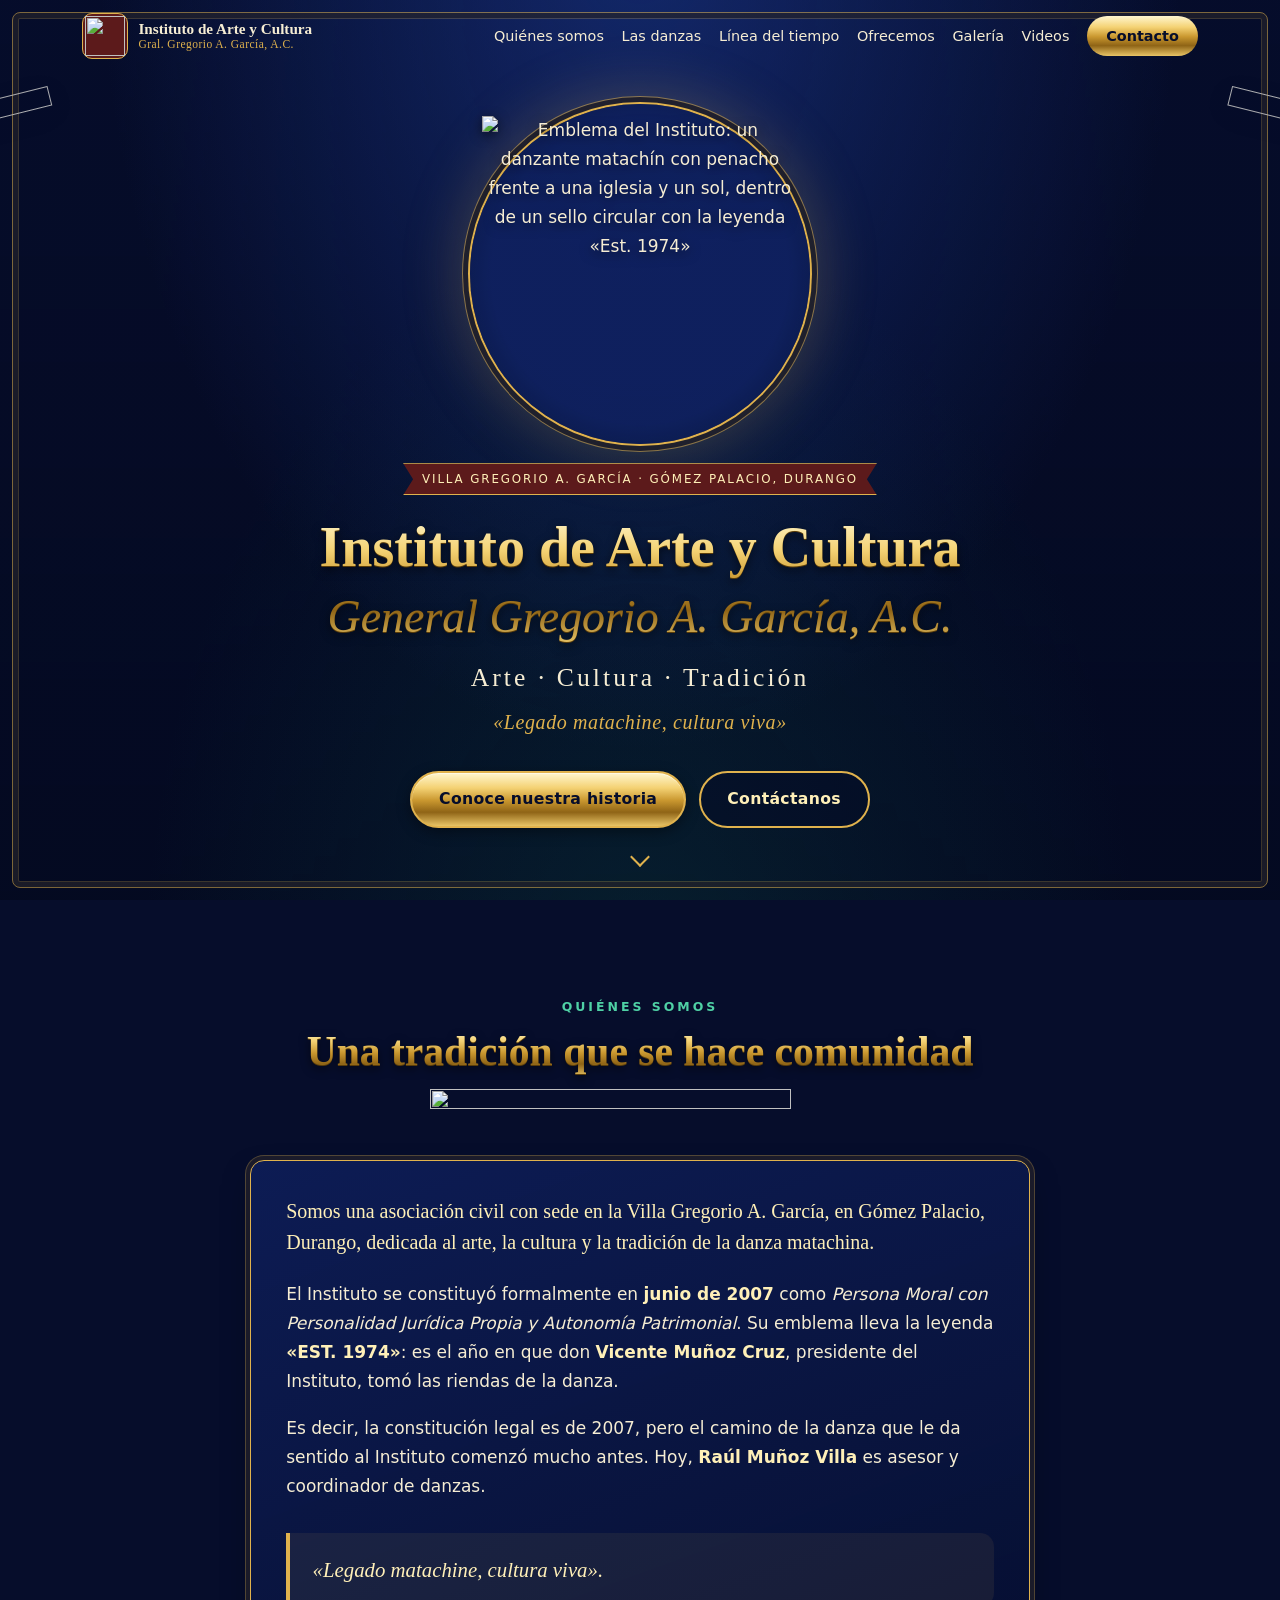
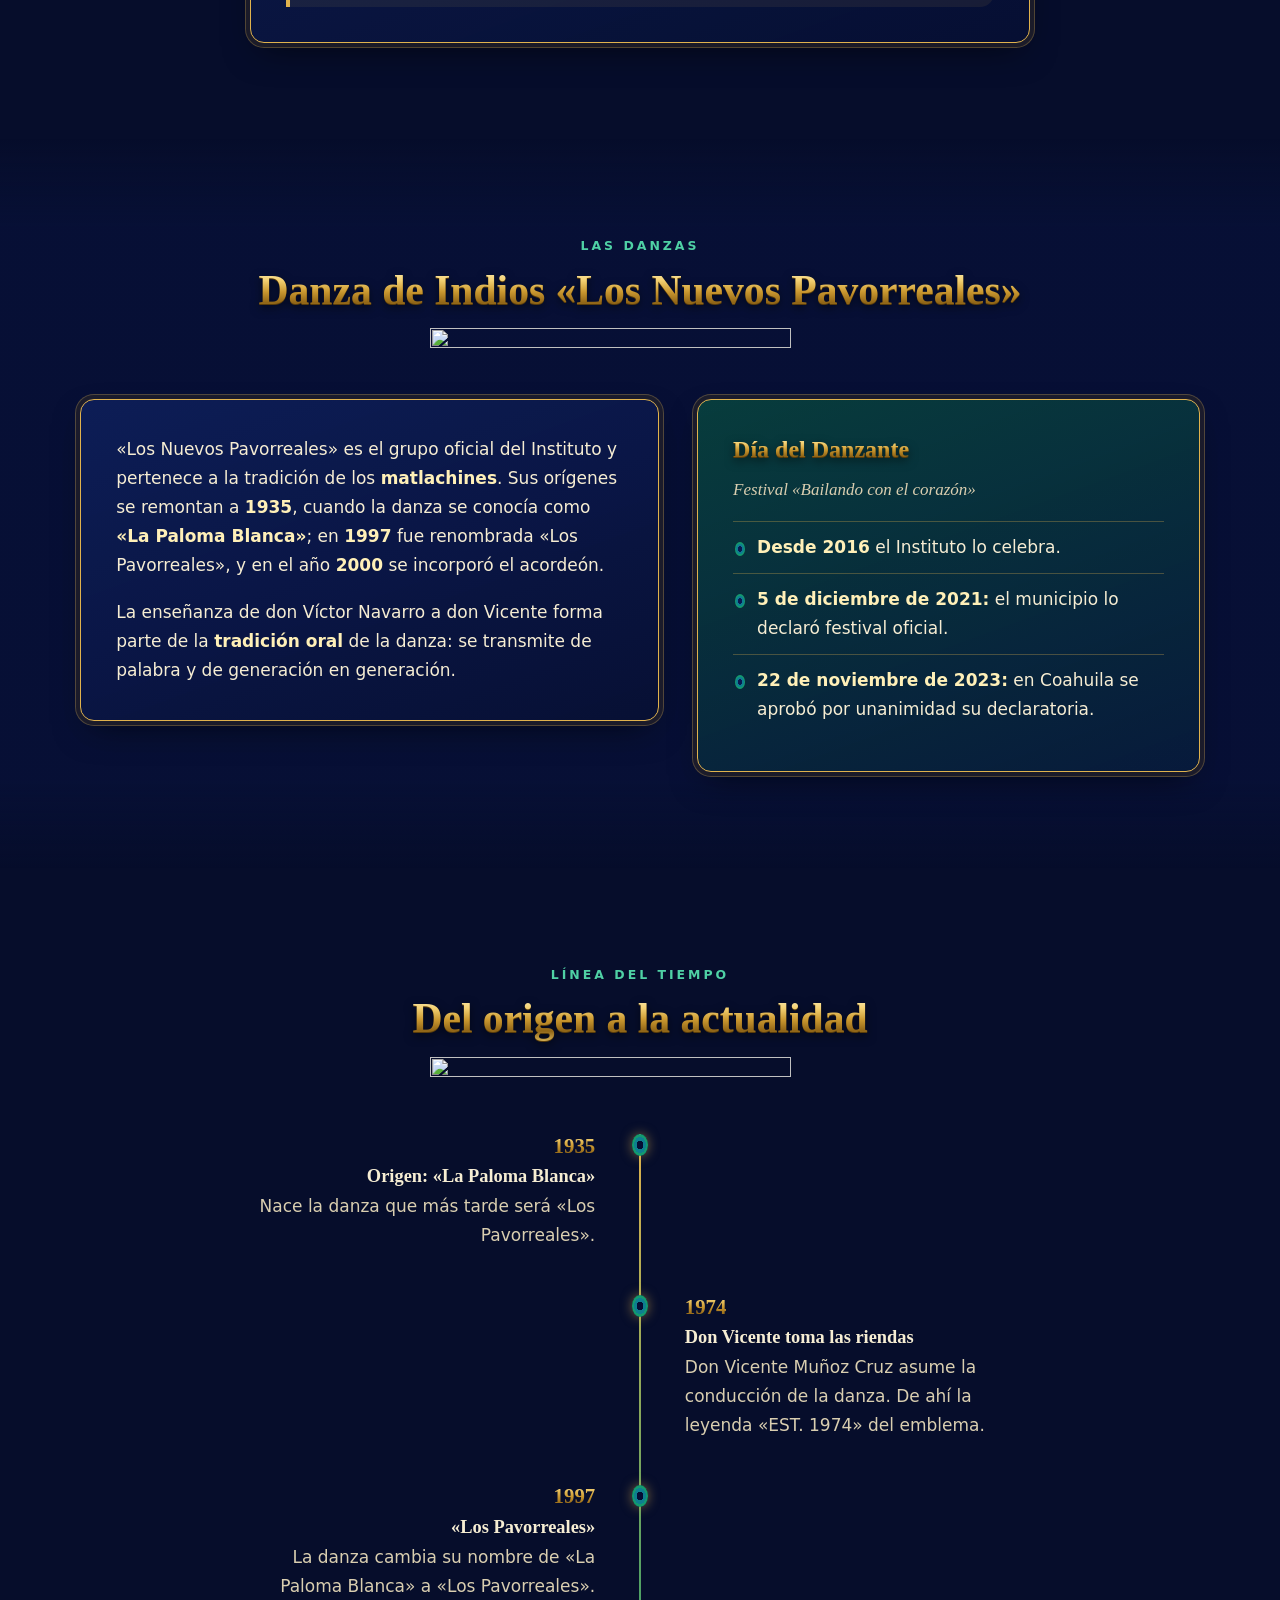
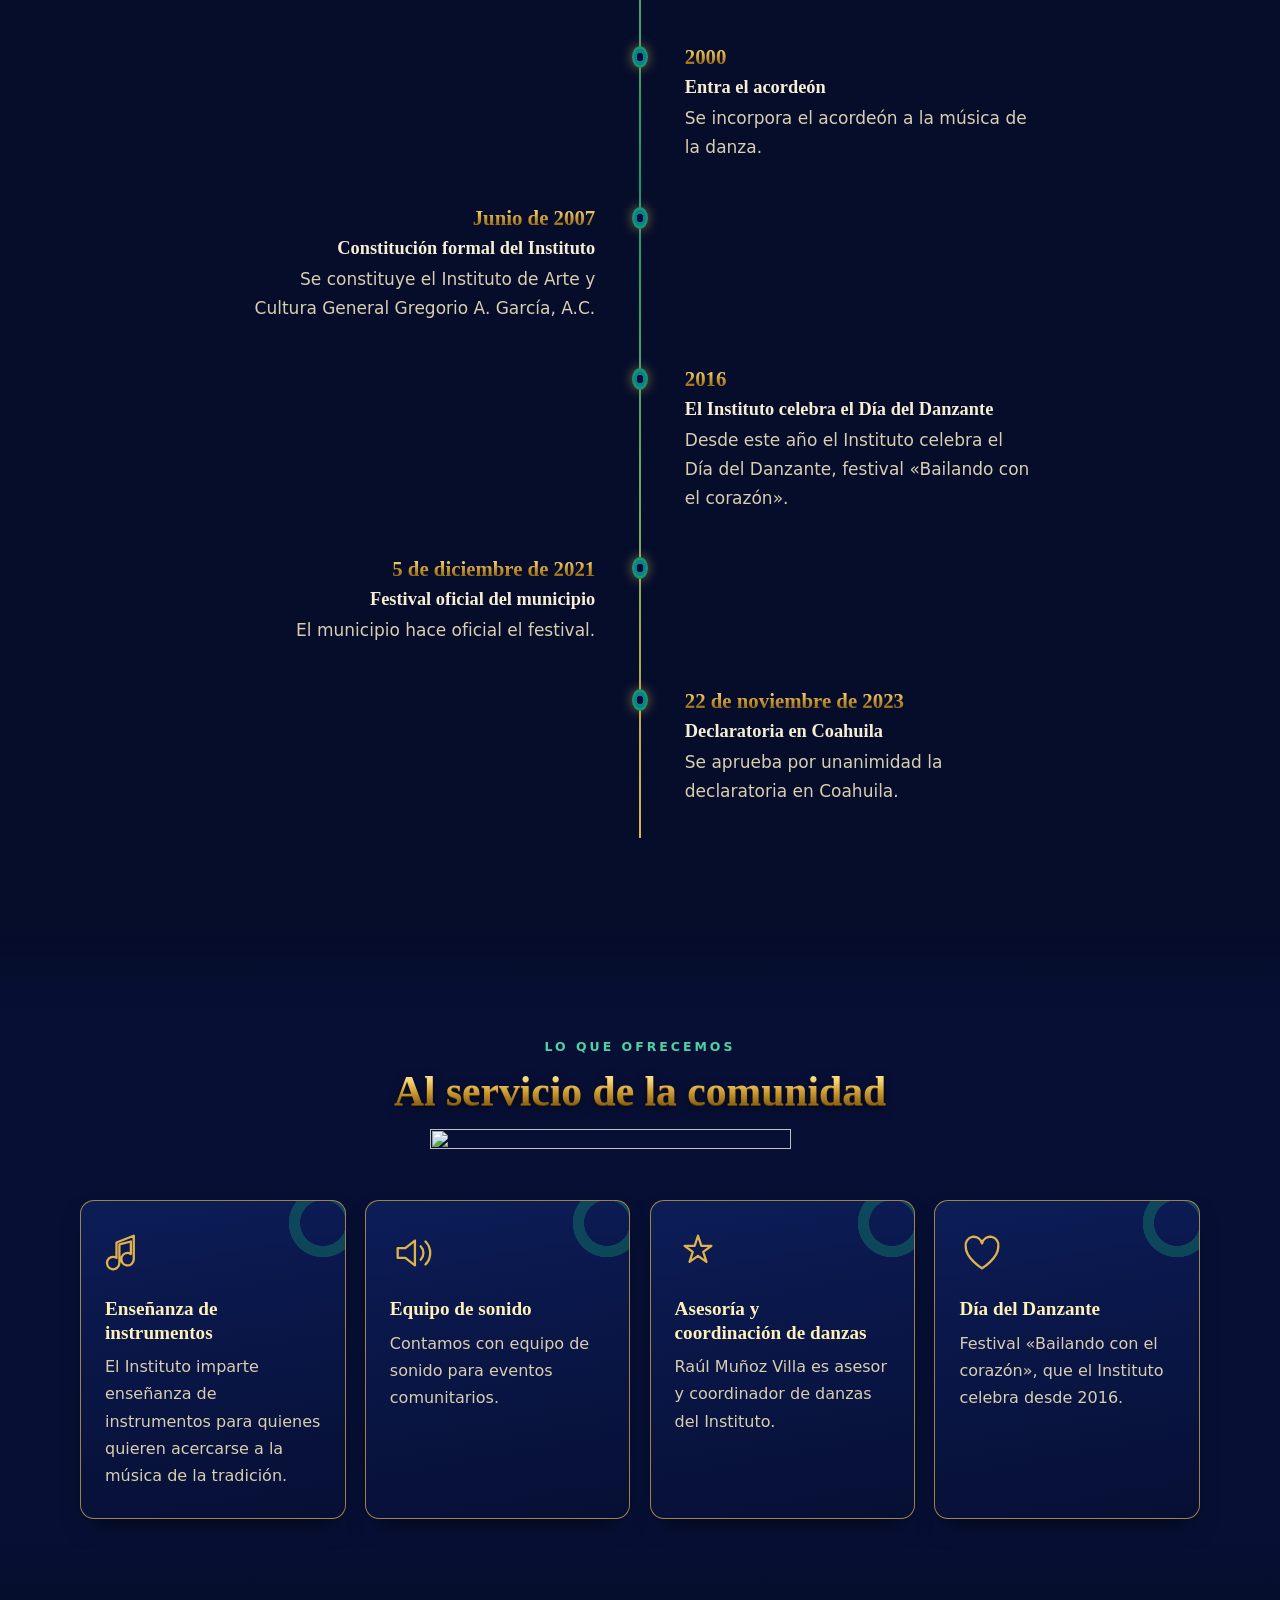
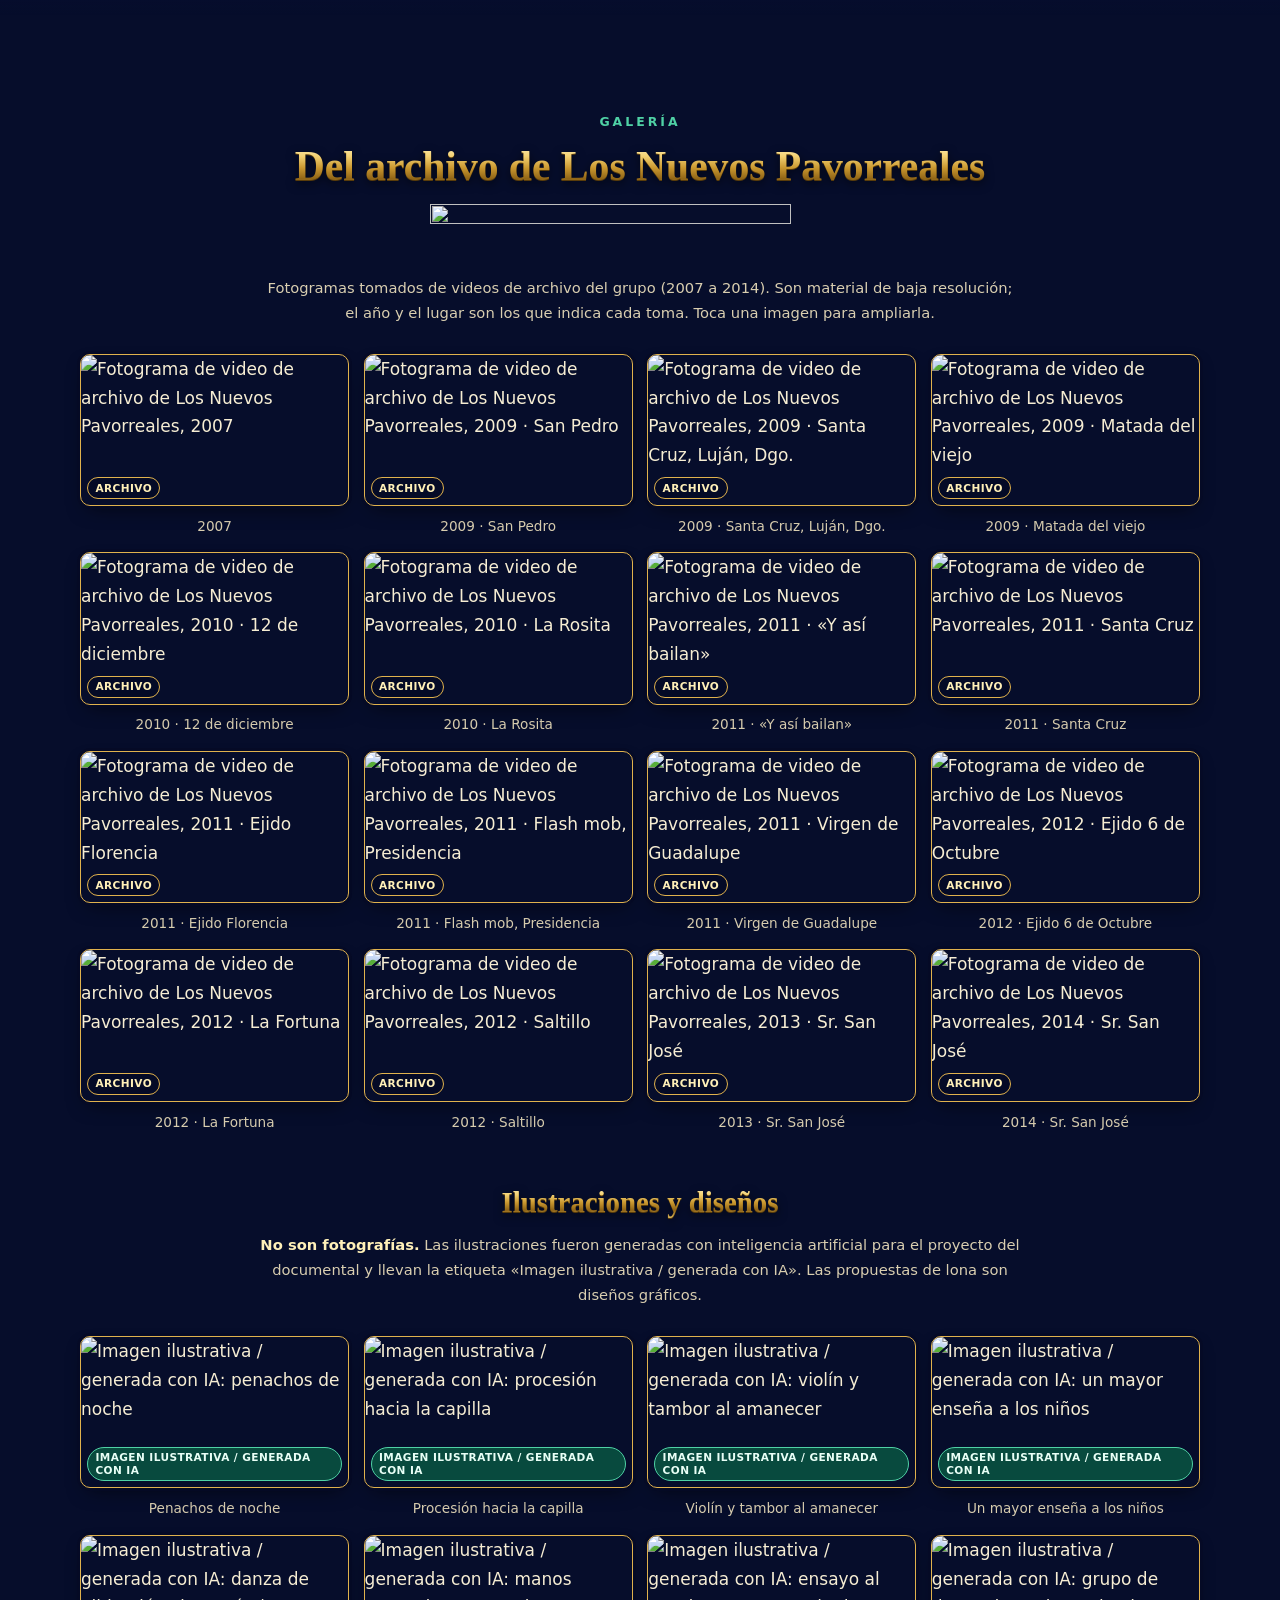
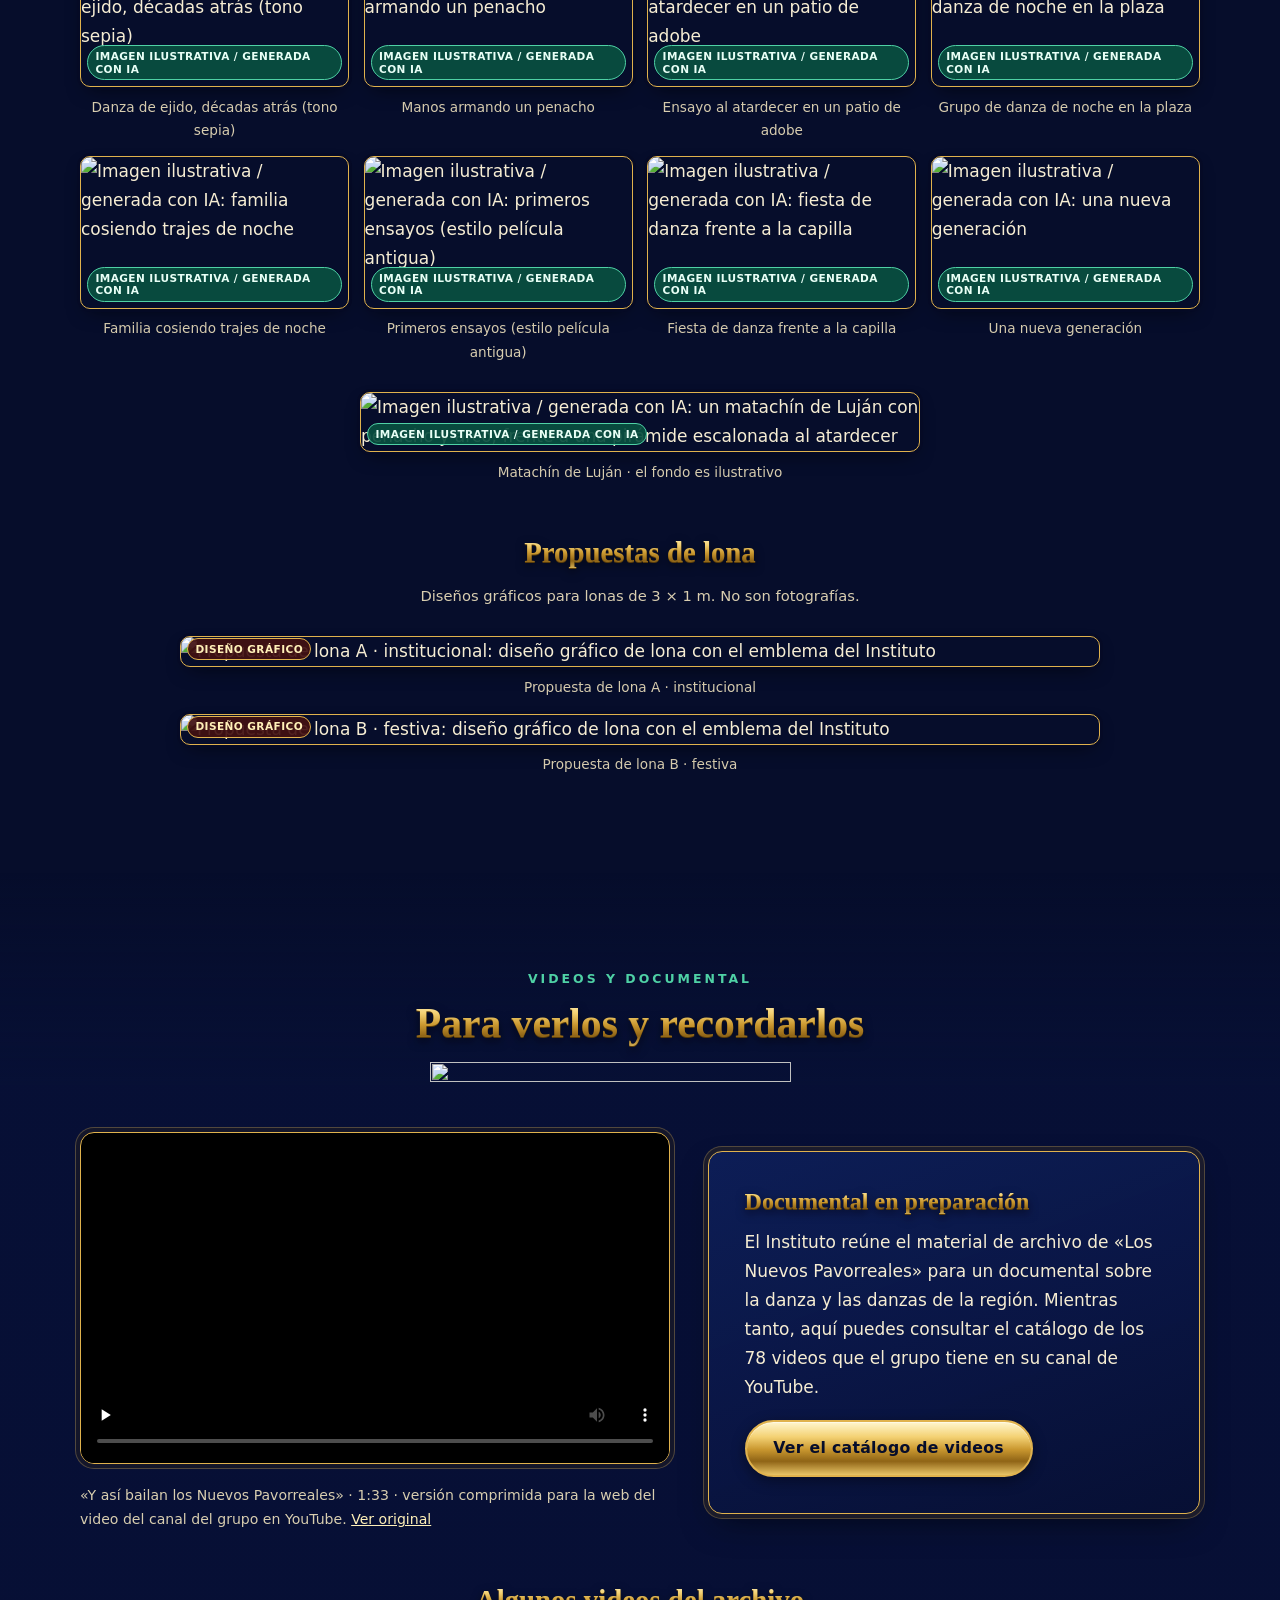
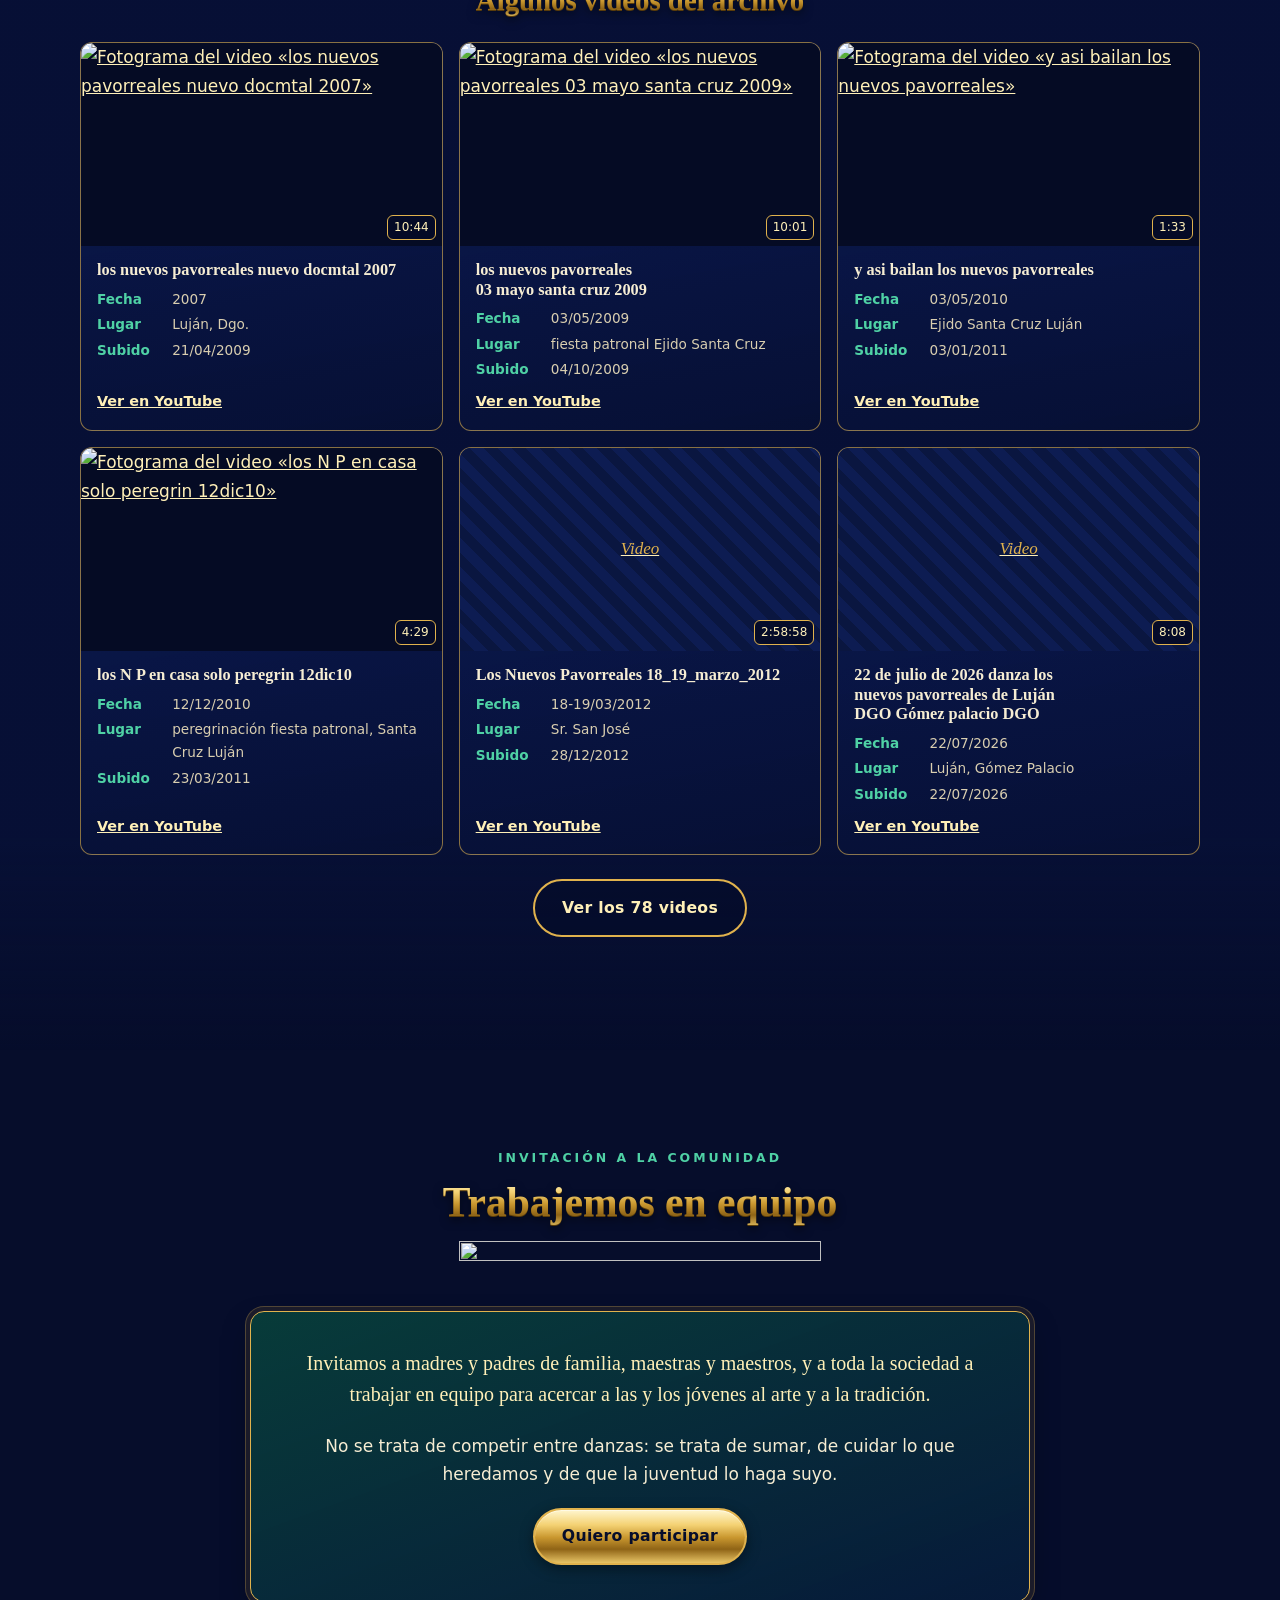
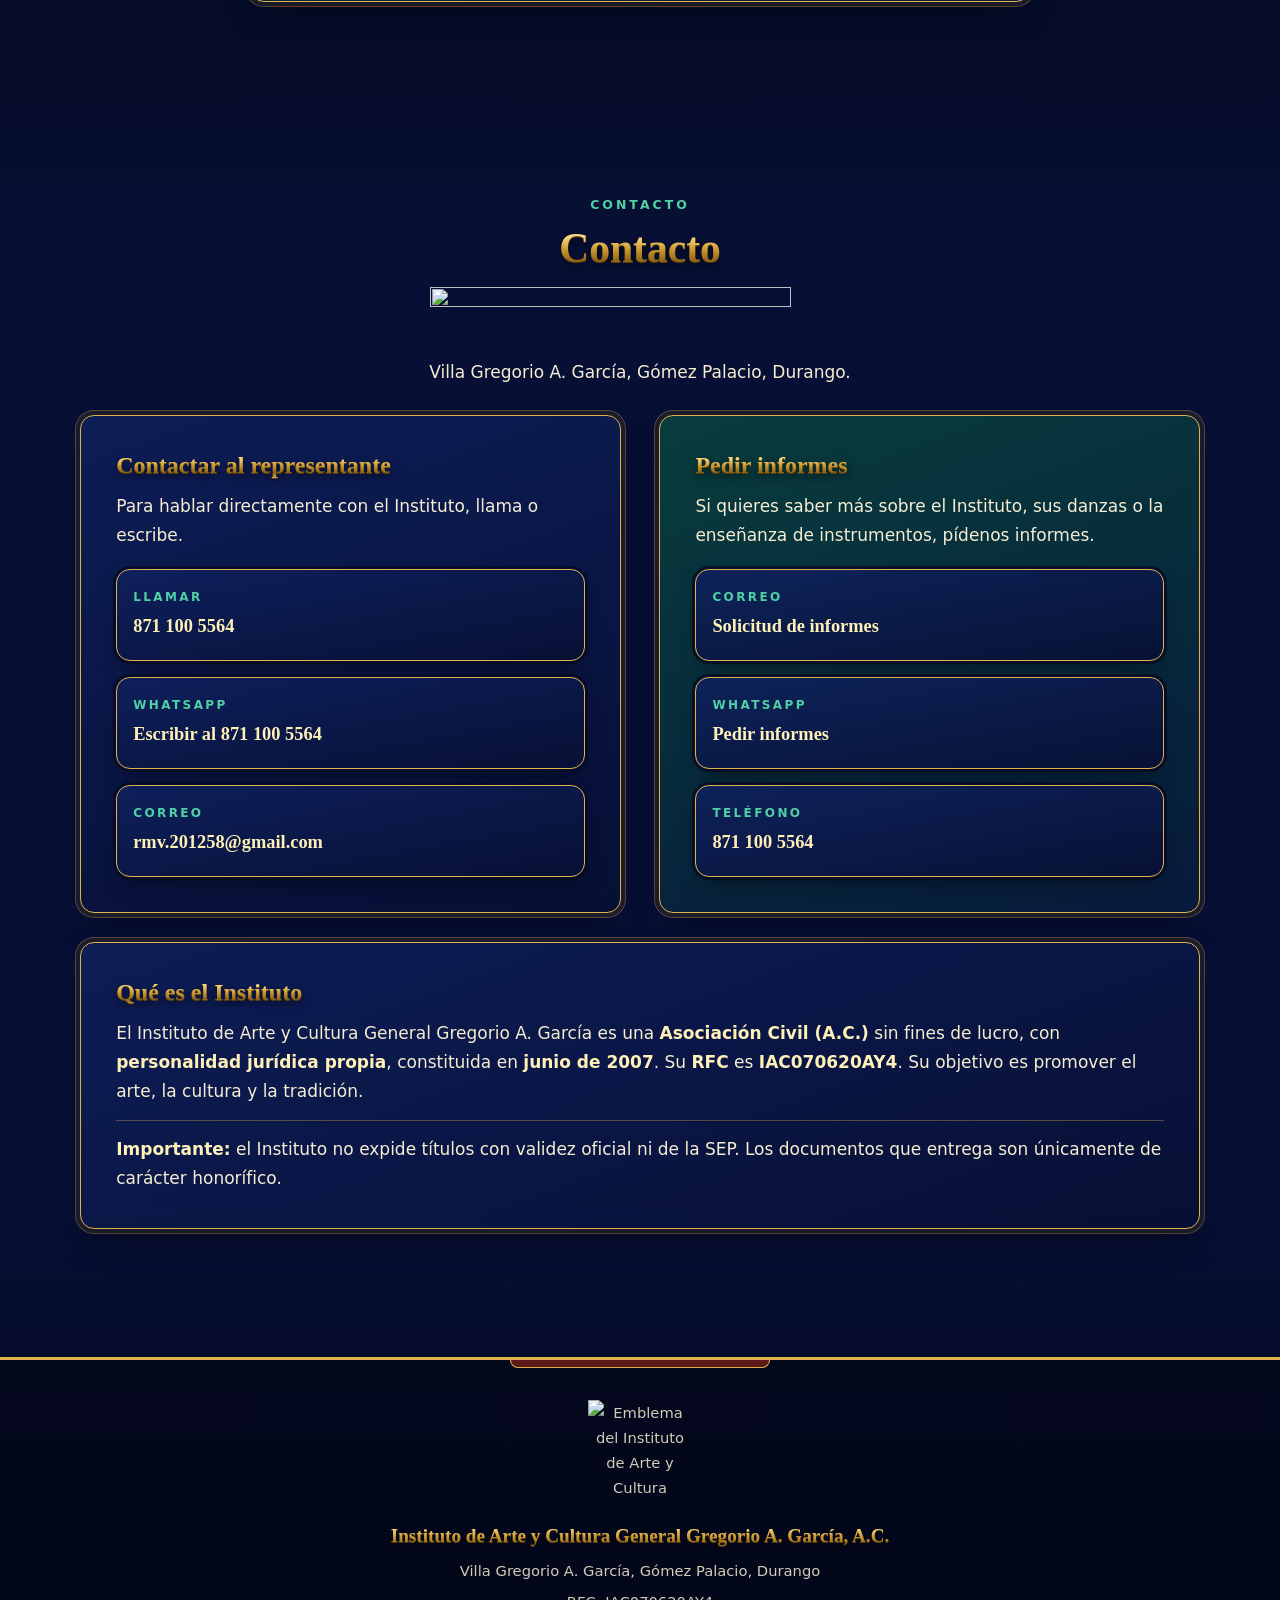
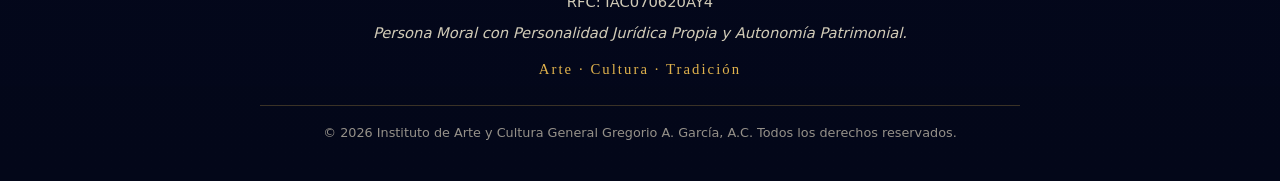
==== index.html @ a0036411 "Publicar sitio público del Instituto (HTML y CSS)" ====
<!DOCTYPE html>
<html lang="es-MX">
<head>
  <meta charset="utf-8">
  <meta name="viewport" content="width=device-width, initial-scale=1">
  <meta name="theme-color" content="#060d2b">
  <link rel="icon" type="image/png" href="images/favicon.png">
  <link rel="stylesheet" href="css/estilos.css">
  <title>Instituto de Arte y Cultura General Gregorio A. García, A.C. · Gómez Palacio, Durango</title>
  <meta name="description" content="Instituto de Arte y Cultura General Gregorio A. García, A.C., en Villa Gregorio A. García, Gómez Palacio, Durango. Arte · Cultura · Tradición. Grupo oficial: Danza de Indios «Los Nuevos Pavorreales». Galería y videos de archivo.">
  <meta property="og:type" content="website">
  <meta property="og:locale" content="es_MX">
  <meta property="og:site_name" content="Instituto de Arte y Cultura General Gregorio A. García, A.C.">
  <meta property="og:title" content="Instituto de Arte y Cultura General Gregorio A. García, A.C.">
  <meta property="og:description" content="Arte · Cultura · Tradición. «Legado matachine, cultura viva». Villa Gregorio A. García, Gómez Palacio, Durango.">
  <!-- Al publicar el sitio, cambiar esta ruta por la URL absoluta de la imagen. -->
  <meta property="og:image" content="https://d-lang-gif.github.io/instituto-arte-cultura/images/og-instituto.png">
  <meta property="og:image:alt" content="Emblema dorado del Instituto de Arte y Cultura General Gregorio A. García sobre fondo azul noche">
  <meta name="twitter:card" content="summary_large_image">
</head>
<body>
  <a class="salto" href="#contenido">Saltar al contenido</a>
  <header class="cabecera">
    <div class="cabecera__in">
      <a class="marca" href="#inicio" aria-label="Ir al inicio">
        <span class="marca__sello"><img src="images/emblema-oro-sm.png" width="40" height="40" alt="" aria-hidden="true"></span>
        <span class="marca__txt">Instituto de Arte y Cultura<small>Gral. Gregorio A. García, A.C.</small></span>
      </a>
      <button class="menu-btn" id="menu-btn" aria-expanded="false" aria-controls="menu" aria-label="Abrir menú"><span></span><span></span><span></span></button>
      <nav class="menu" id="menu" aria-label="Principal">
        <a href="#quienes-somos">Quiénes somos</a>
        <a href="#danzas">Las danzas</a>
        <a href="#linea-del-tiempo">Línea del tiempo</a>
        <a href="#ofrecemos">Ofrecemos</a>
        <a href="#galeria">Galería</a>
        <a href="#videos">Videos</a>
        <a href="#contacto" class="menu__cta">Contacto</a>
      </nav>
    </div>
  </header>

  <main id="contenido">

    <section class="hero" id="inicio" aria-labelledby="hero-titulo">
      <img class="pluma pluma--izq" src="images/pluma.svg" alt="" width="160" height="480" aria-hidden="true">
      <img class="pluma pluma--der" src="images/pluma.svg" alt="" width="160" height="480" aria-hidden="true">
      <div class="hero__in">
        <div class="hero__sello">
          <img class="hero__emblema" src="images/emblema-oro.png" width="340" height="340"
               alt="Emblema del Instituto: un danzante matachín con penacho frente a una iglesia y un sol, dentro de un sello circular con la leyenda «Est. 1974»">
        </div>
        <p class="cinta"><span>Villa Gregorio A. García · Gómez Palacio, Durango</span></p>
        <h1 id="hero-titulo" class="oro">Instituto de Arte y Cultura<br><span>General Gregorio A. García, A.C.</span></h1>
        <p class="lema">Arte · Cultura · Tradición</p>
        <p class="lema lema--2">«Legado matachine, cultura viva»</p>
        <div class="hero__acciones">
          <a class="btn btn--oro" href="#quienes-somos">Conoce nuestra historia</a>
          <a class="btn btn--linea" href="#contacto">Contáctanos</a>
        </div>
      </div>
      <a class="hero__bajar" href="#quienes-somos" aria-label="Ir a la siguiente sección"><span></span></a>
    </section>

    <section class="seccion" id="quienes-somos" aria-labelledby="t-quienes">
      <div class="contenedor contenedor--texto">
        <p class="etiqueta">Quiénes somos</p>
        <h2 id="t-quienes" class="oro">Una tradición que se hace comunidad</h2>
        <img class="divisor" src="images/divisor.svg" alt="" width="420" height="42" aria-hidden="true">
        <div class="panel">
          <p class="destacado">Somos una asociación civil con sede en la Villa Gregorio A. García, en Gómez Palacio, Durango, dedicada al arte, la cultura y la tradición de la danza matachina.</p>
          <p>El Instituto se constituyó formalmente en <strong>junio de 2007</strong> como <em>Persona Moral con Personalidad Jurídica Propia y Autonomía Patrimonial</em>. Su emblema lleva la leyenda <strong>«EST. 1974»</strong>: es el año en que don <strong>Vicente Muñoz Cruz</strong>, presidente del Instituto, tomó las riendas de la danza.</p>
          <p>Es decir, la constitución legal es de 2007, pero el camino de la danza que le da sentido al Instituto comenzó mucho antes. Hoy, <strong>Raúl Muñoz Villa</strong> es asesor y coordinador de danzas.</p>
          <blockquote class="cita"><p>«Legado matachine, cultura viva».</p></blockquote>
        </div>
      </div>
    </section>

    <section class="seccion seccion--velo" id="danzas" aria-labelledby="t-danzas">
      <div class="contenedor">
        <p class="etiqueta">Las danzas</p>
        <h2 id="t-danzas" class="oro">Danza de Indios «Los Nuevos Pavorreales»</h2>
        <img class="divisor" src="images/divisor.svg" alt="" width="420" height="42" aria-hidden="true">
        <div class="dos-col">
          <div class="panel">
            <p>«Los Nuevos Pavorreales» es el grupo oficial del Instituto y pertenece a la tradición de los <strong>matlachines</strong>. Sus orígenes se remontan a <strong>1935</strong>, cuando la danza se conocía como <strong>«La Paloma Blanca»</strong>; en <strong>1997</strong> fue renombrada «Los Pavorreales», y en el año <strong>2000</strong> se incorporó el acordeón.</p>
            <p>La enseñanza de don Víctor Navarro a don Vicente forma parte de la <strong>tradición oral</strong> de la danza: se transmite de palabra y de generación en generación.</p>
          </div>
          <aside class="panel panel--esmeralda" aria-labelledby="t-dia">
            <h3 id="t-dia" class="oro">Día del Danzante</h3>
            <p class="panel__sub">Festival «Bailando con el corazón»</p>
            <ul class="lista-hitos">
              <li><strong>Desde 2016</strong> el Instituto lo celebra.</li>
              <li><strong>5 de diciembre de 2021:</strong> el municipio lo declaró festival oficial.</li>
              <li><strong>22 de noviembre de 2023:</strong> en Coahuila se aprobó por unanimidad su declaratoria.</li>
            </ul>
          </aside>
        </div>
      </div>
    </section>

    <section class="seccion" id="linea-del-tiempo" aria-labelledby="t-linea">
      <div class="contenedor contenedor--texto">
        <p class="etiqueta">Línea del tiempo</p>
        <h2 id="t-linea" class="oro">Del origen a la actualidad</h2>
        <img class="divisor" src="images/divisor.svg" alt="" width="420" height="42" aria-hidden="true">
        <ol class="tiempo">
          <li><time datetime="1935">1935</time><div><h3>Origen: «La Paloma Blanca»</h3><p>Nace la danza que más tarde será «Los Pavorreales».</p></div></li>
          <li><time datetime="1974">1974</time><div><h3>Don Vicente toma las riendas</h3><p>Don Vicente Muñoz Cruz asume la conducción de la danza. De ahí la leyenda «EST. 1974» del emblema.</p></div></li>
          <li><time datetime="1997">1997</time><div><h3>«Los Pavorreales»</h3><p>La danza cambia su nombre de «La Paloma Blanca» a «Los Pavorreales».</p></div></li>
          <li><time datetime="2000">2000</time><div><h3>Entra el acordeón</h3><p>Se incorpora el acordeón a la música de la danza.</p></div></li>
          <li><time datetime="2007-06">Junio de 2007</time><div><h3>Constitución formal del Instituto</h3><p>Se constituye el Instituto de Arte y Cultura General Gregorio A. García, A.C.</p></div></li>
          <li><time datetime="2016">2016</time><div><h3>El Instituto celebra el Día del Danzante</h3><p>Desde este año el Instituto celebra el Día del Danzante, festival «Bailando con el corazón».</p></div></li>
          <li><time datetime="2021-12-05">5 de diciembre de 2021</time><div><h3>Festival oficial del municipio</h3><p>El municipio hace oficial el festival.</p></div></li>
          <li><time datetime="2023-11-22">22 de noviembre de 2023</time><div><h3>Declaratoria en Coahuila</h3><p>Se aprueba por unanimidad la declaratoria en Coahuila.</p></div></li>
        </ol>
      </div>
    </section>

    <section class="seccion seccion--velo" id="ofrecemos" aria-labelledby="t-ofrecemos">
      <div class="contenedor">
        <p class="etiqueta">Lo que ofrecemos</p>
        <h2 id="t-ofrecemos" class="oro">Al servicio de la comunidad</h2>
        <img class="divisor" src="images/divisor.svg" alt="" width="420" height="42" aria-hidden="true">
        <div class="tarjetas">
          <article class="tarjeta">
            <svg aria-hidden="true" viewBox="0 0 48 48" class="ico"><path d="M30 6v24.5a6.5 6.5 0 1 1-3-5.5V12l-12 3v19.5a6.5 6.5 0 1 1-3-5.5V13z" fill="none" stroke="currentColor" stroke-width="2.4" stroke-linejoin="round"/></svg>
            <h3>Enseñanza de instrumentos</h3>
            <p>El Instituto imparte enseñanza de instrumentos para quienes quieren acercarse a la música de la tradición.</p>
          </article>
          <article class="tarjeta">
            <svg aria-hidden="true" viewBox="0 0 48 48" class="ico"><path d="M8 19h8l10-8v26l-10-8H8z M32 17a10 10 0 0 1 0 14 M37 12a17 17 0 0 1 0 24" fill="none" stroke="currentColor" stroke-width="2.4" stroke-linejoin="round" stroke-linecap="round"/></svg>
            <h3>Equipo de sonido</h3>
            <p>Contamos con equipo de sonido para eventos comunitarios.</p>
          </article>
          <article class="tarjeta">
            <svg aria-hidden="true" viewBox="0 0 48 48" class="ico"><path d="M24 6l3.5 10.5H38l-8.5 6.3 3.3 10.4L24 27l-8.8 6.2 3.3-10.4L10 16.5h10.5z" fill="none" stroke="currentColor" stroke-width="2.4" stroke-linejoin="round"/></svg>
            <h3>Asesoría y coordinación de danzas</h3>
            <p>Raúl Muñoz Villa es asesor y coordinador de danzas del Instituto.</p>
          </article>
          <article class="tarjeta">
            <svg aria-hidden="true" viewBox="0 0 48 48" class="ico"><path d="M24 40S7 29.5 7 17.5A8.5 8.5 0 0 1 24 14a8.5 8.5 0 0 1 17 3.5C41 29.5 24 40 24 40z" fill="none" stroke="currentColor" stroke-width="2.4" stroke-linejoin="round"/></svg>
            <h3>Día del Danzante</h3>
            <p>Festival «Bailando con el corazón», que el Instituto celebra desde 2016.</p>
          </article>
        </div>
      </div>
    </section>

    <section class="seccion" id="galeria" aria-labelledby="t-galeria">
      <div class="contenedor">
        <p class="etiqueta">Galería</p>
        <h2 id="t-galeria" class="oro">Del archivo de Los Nuevos Pavorreales</h2>
        <img class="divisor" src="images/divisor.svg" alt="" width="420" height="42" aria-hidden="true">
        <p class="centro nota">Fotogramas tomados de videos de archivo del grupo (2007 a 2014). Son material de baja resolución; el año y el lugar son los que indica cada toma. Toca una imagen para ampliarla.</p>
        <div class="galeria">
          <figure class="foto"><button class="foto__btn" type="button" data-src="images/galeria/foto_01.jpg" data-cap="Fotograma de video de archivo · 2007"><img src="images/galeria/foto_01.jpg" loading="lazy" width="960" height="540" alt="Fotograma de video de archivo de Los Nuevos Pavorreales, 2007"><span class="insignia insignia--real">Archivo</span></button><figcaption>2007</figcaption></figure>
          <figure class="foto"><button class="foto__btn" type="button" data-src="images/galeria/foto_03.jpg" data-cap="Fotograma de video de archivo · 2009 · San Pedro"><img src="images/galeria/foto_03.jpg" loading="lazy" width="960" height="540" alt="Fotograma de video de archivo de Los Nuevos Pavorreales, 2009 · San Pedro"><span class="insignia insignia--real">Archivo</span></button><figcaption>2009 · San Pedro</figcaption></figure>
          <figure class="foto"><button class="foto__btn" type="button" data-src="images/galeria/foto_04.jpg" data-cap="Fotograma de video de archivo · 2009 · Santa Cruz, Luján, Dgo."><img src="images/galeria/foto_04.jpg" loading="lazy" width="960" height="540" alt="Fotograma de video de archivo de Los Nuevos Pavorreales, 2009 · Santa Cruz, Luján, Dgo."><span class="insignia insignia--real">Archivo</span></button><figcaption>2009 · Santa Cruz, Luján, Dgo.</figcaption></figure>
          <figure class="foto"><button class="foto__btn" type="button" data-src="images/galeria/foto_05.jpg" data-cap="Fotograma de video de archivo · 2009 · Matada del viejo"><img src="images/galeria/foto_05.jpg" loading="lazy" width="960" height="540" alt="Fotograma de video de archivo de Los Nuevos Pavorreales, 2009 · Matada del viejo"><span class="insignia insignia--real">Archivo</span></button><figcaption>2009 · Matada del viejo</figcaption></figure>
          <figure class="foto"><button class="foto__btn" type="button" data-src="images/galeria/foto_08.jpg" data-cap="Fotograma de video de archivo · 2010 · 12 de diciembre"><img src="images/galeria/foto_08.jpg" loading="lazy" width="960" height="540" alt="Fotograma de video de archivo de Los Nuevos Pavorreales, 2010 · 12 de diciembre"><span class="insignia insignia--real">Archivo</span></button><figcaption>2010 · 12 de diciembre</figcaption></figure>
          <figure class="foto"><button class="foto__btn" type="button" data-src="images/galeria/foto_06.jpg" data-cap="Fotograma de video de archivo · 2010 · La Rosita"><img src="images/galeria/foto_06.jpg" loading="lazy" width="960" height="540" alt="Fotograma de video de archivo de Los Nuevos Pavorreales, 2010 · La Rosita"><span class="insignia insignia--real">Archivo</span></button><figcaption>2010 · La Rosita</figcaption></figure>
          <figure class="foto"><button class="foto__btn" type="button" data-src="images/galeria/foto_07.jpg" data-cap="Fotograma de video de archivo · 2011 · «Y así bailan»"><img src="images/galeria/foto_07.jpg" loading="lazy" width="960" height="540" alt="Fotograma de video de archivo de Los Nuevos Pavorreales, 2011 · «Y así bailan»"><span class="insignia insignia--real">Archivo</span></button><figcaption>2011 · «Y así bailan»</figcaption></figure>
          <figure class="foto"><button class="foto__btn" type="button" data-src="images/galeria/foto_09.jpg" data-cap="Fotograma de video de archivo · 2011 · Santa Cruz"><img src="images/galeria/foto_09.jpg" loading="lazy" width="960" height="540" alt="Fotograma de video de archivo de Los Nuevos Pavorreales, 2011 · Santa Cruz"><span class="insignia insignia--real">Archivo</span></button><figcaption>2011 · Santa Cruz</figcaption></figure>
          <figure class="foto"><button class="foto__btn" type="button" data-src="images/galeria/foto_10.jpg" data-cap="Fotograma de video de archivo · 2011 · Ejido Florencia"><img src="images/galeria/foto_10.jpg" loading="lazy" width="960" height="540" alt="Fotograma de video de archivo de Los Nuevos Pavorreales, 2011 · Ejido Florencia"><span class="insignia insignia--real">Archivo</span></button><figcaption>2011 · Ejido Florencia</figcaption></figure>
          <figure class="foto"><button class="foto__btn" type="button" data-src="images/galeria/foto_11.jpg" data-cap="Fotograma de video de archivo · 2011 · Flash mob, Presidencia"><img src="images/galeria/foto_11.jpg" loading="lazy" width="960" height="540" alt="Fotograma de video de archivo de Los Nuevos Pavorreales, 2011 · Flash mob, Presidencia"><span class="insignia insignia--real">Archivo</span></button><figcaption>2011 · Flash mob, Presidencia</figcaption></figure>
          <figure class="foto"><button class="foto__btn" type="button" data-src="images/galeria/foto_12.jpg" data-cap="Fotograma de video de archivo · 2011 · Virgen de Guadalupe"><img src="images/galeria/foto_12.jpg" loading="lazy" width="960" height="540" alt="Fotograma de video de archivo de Los Nuevos Pavorreales, 2011 · Virgen de Guadalupe"><span class="insignia insignia--real">Archivo</span></button><figcaption>2011 · Virgen de Guadalupe</figcaption></figure>
          <figure class="foto"><button class="foto__btn" type="button" data-src="images/galeria/foto_13.jpg" data-cap="Fotograma de video de archivo · 2012 · Ejido 6 de Octubre"><img src="images/galeria/foto_13.jpg" loading="lazy" width="960" height="540" alt="Fotograma de video de archivo de Los Nuevos Pavorreales, 2012 · Ejido 6 de Octubre"><span class="insignia insignia--real">Archivo</span></button><figcaption>2012 · Ejido 6 de Octubre</figcaption></figure>
          <figure class="foto"><button class="foto__btn" type="button" data-src="images/galeria/foto_14.jpg" data-cap="Fotograma de video de archivo · 2012 · La Fortuna"><img src="images/galeria/foto_14.jpg" loading="lazy" width="960" height="540" alt="Fotograma de video de archivo de Los Nuevos Pavorreales, 2012 · La Fortuna"><span class="insignia insignia--real">Archivo</span></button><figcaption>2012 · La Fortuna</figcaption></figure>
          <figure class="foto"><button class="foto__btn" type="button" data-src="images/galeria/foto_15.jpg" data-cap="Fotograma de video de archivo · 2012 · Saltillo"><img src="images/galeria/foto_15.jpg" loading="lazy" width="960" height="540" alt="Fotograma de video de archivo de Los Nuevos Pavorreales, 2012 · Saltillo"><span class="insignia insignia--real">Archivo</span></button><figcaption>2012 · Saltillo</figcaption></figure>
          <figure class="foto"><button class="foto__btn" type="button" data-src="images/galeria/foto_16.jpg" data-cap="Fotograma de video de archivo · 2013 · Sr. San José"><img src="images/galeria/foto_16.jpg" loading="lazy" width="960" height="540" alt="Fotograma de video de archivo de Los Nuevos Pavorreales, 2013 · Sr. San José"><span class="insignia insignia--real">Archivo</span></button><figcaption>2013 · Sr. San José</figcaption></figure>
          <figure class="foto"><button class="foto__btn" type="button" data-src="images/galeria/foto_17.jpg" data-cap="Fotograma de video de archivo · 2014 · Sr. San José"><img src="images/galeria/foto_17.jpg" loading="lazy" width="960" height="540" alt="Fotograma de video de archivo de Los Nuevos Pavorreales, 2014 · Sr. San José"><span class="insignia insignia--real">Archivo</span></button><figcaption>2014 · Sr. San José</figcaption></figure>
        </div>

        <h3 class="subtitulo oro" id="t-ilus">Ilustraciones y diseños</h3>
        <p class="centro nota"><strong>No son fotografías.</strong> Las ilustraciones fueron generadas con inteligencia artificial para el proyecto del documental y llevan la etiqueta «Imagen ilustrativa / generada con IA». Las propuestas de lona son diseños gráficos.</p>
        <div class="galeria galeria--ilus" aria-labelledby="t-ilus">
          <figure class="foto"><button class="foto__btn" type="button" data-src="images/ilustraciones/recreacion_01.jpg" data-cap="Penachos de noche · Imagen ilustrativa / generada con IA"><img src="images/ilustraciones/recreacion_01.jpg" loading="lazy" width="960" height="540" alt="Imagen ilustrativa / generada con IA: penachos de noche"><span class="insignia insignia--ia">Imagen ilustrativa / generada con IA</span></button><figcaption>Penachos de noche</figcaption></figure>
          <figure class="foto"><button class="foto__btn" type="button" data-src="images/ilustraciones/recreacion_02.jpg" data-cap="Procesión hacia la capilla · Imagen ilustrativa / generada con IA"><img src="images/ilustraciones/recreacion_02.jpg" loading="lazy" width="960" height="540" alt="Imagen ilustrativa / generada con IA: procesión hacia la capilla"><span class="insignia insignia--ia">Imagen ilustrativa / generada con IA</span></button><figcaption>Procesión hacia la capilla</figcaption></figure>
          <figure class="foto"><button class="foto__btn" type="button" data-src="images/ilustraciones/recreacion_03.jpg" data-cap="Violín y tambor al amanecer · Imagen ilustrativa / generada con IA"><img src="images/ilustraciones/recreacion_03.jpg" loading="lazy" width="960" height="540" alt="Imagen ilustrativa / generada con IA: violín y tambor al amanecer"><span class="insignia insignia--ia">Imagen ilustrativa / generada con IA</span></button><figcaption>Violín y tambor al amanecer</figcaption></figure>
          <figure class="foto"><button class="foto__btn" type="button" data-src="images/ilustraciones/recreacion_04.jpg" data-cap="Un mayor enseña a los niños · Imagen ilustrativa / generada con IA"><img src="images/ilustraciones/recreacion_04.jpg" loading="lazy" width="960" height="540" alt="Imagen ilustrativa / generada con IA: un mayor enseña a los niños"><span class="insignia insignia--ia">Imagen ilustrativa / generada con IA</span></button><figcaption>Un mayor enseña a los niños</figcaption></figure>
          <figure class="foto"><button class="foto__btn" type="button" data-src="images/ilustraciones/recreacion_05.jpg" data-cap="Danza de ejido, décadas atrás (tono sepia) · Imagen ilustrativa / generada con IA"><img src="images/ilustraciones/recreacion_05.jpg" loading="lazy" width="960" height="540" alt="Imagen ilustrativa / generada con IA: danza de ejido, décadas atrás (tono sepia)"><span class="insignia insignia--ia">Imagen ilustrativa / generada con IA</span></button><figcaption>Danza de ejido, décadas atrás (tono sepia)</figcaption></figure>
          <figure class="foto"><button class="foto__btn" type="button" data-src="images/ilustraciones/recreacion_06.jpg" data-cap="Manos armando un penacho · Imagen ilustrativa / generada con IA"><img src="images/ilustraciones/recreacion_06.jpg" loading="lazy" width="960" height="540" alt="Imagen ilustrativa / generada con IA: manos armando un penacho"><span class="insignia insignia--ia">Imagen ilustrativa / generada con IA</span></button><figcaption>Manos armando un penacho</figcaption></figure>
          <figure class="foto"><button class="foto__btn" type="button" data-src="images/ilustraciones/recreacion_07.jpg" data-cap="Ensayo al atardecer en un patio de adobe · Imagen ilustrativa / generada con IA"><img src="images/ilustraciones/recreacion_07.jpg" loading="lazy" width="960" height="540" alt="Imagen ilustrativa / generada con IA: ensayo al atardecer en un patio de adobe"><span class="insignia insignia--ia">Imagen ilustrativa / generada con IA</span></button><figcaption>Ensayo al atardecer en un patio de adobe</figcaption></figure>
          <figure class="foto"><button class="foto__btn" type="button" data-src="images/ilustraciones/recreacion_08.jpg" data-cap="Grupo de danza de noche en la plaza · Imagen ilustrativa / generada con IA"><img src="images/ilustraciones/recreacion_08.jpg" loading="lazy" width="960" height="540" alt="Imagen ilustrativa / generada con IA: grupo de danza de noche en la plaza"><span class="insignia insignia--ia">Imagen ilustrativa / generada con IA</span></button><figcaption>Grupo de danza de noche en la plaza</figcaption></figure>
          <figure class="foto"><button class="foto__btn" type="button" data-src="images/ilustraciones/recreacion_09.jpg" data-cap="Familia cosiendo trajes de noche · Imagen ilustrativa / generada con IA"><img src="images/ilustraciones/recreacion_09.jpg" loading="lazy" width="960" height="540" alt="Imagen ilustrativa / generada con IA: familia cosiendo trajes de noche"><span class="insignia insignia--ia">Imagen ilustrativa / generada con IA</span></button><figcaption>Familia cosiendo trajes de noche</figcaption></figure>
          <figure class="foto"><button class="foto__btn" type="button" data-src="images/ilustraciones/recreacion_10.jpg" data-cap="Primeros ensayos (estilo película antigua) · Imagen ilustrativa / generada con IA"><img src="images/ilustraciones/recreacion_10.jpg" loading="lazy" width="960" height="540" alt="Imagen ilustrativa / generada con IA: primeros ensayos (estilo película antigua)"><span class="insignia insignia--ia">Imagen ilustrativa / generada con IA</span></button><figcaption>Primeros ensayos (estilo película antigua)</figcaption></figure>
          <figure class="foto"><button class="foto__btn" type="button" data-src="images/ilustraciones/recreacion_11.jpg" data-cap="Fiesta de danza frente a la capilla · Imagen ilustrativa / generada con IA"><img src="images/ilustraciones/recreacion_11.jpg" loading="lazy" width="960" height="540" alt="Imagen ilustrativa / generada con IA: fiesta de danza frente a la capilla"><span class="insignia insignia--ia">Imagen ilustrativa / generada con IA</span></button><figcaption>Fiesta de danza frente a la capilla</figcaption></figure>
          <figure class="foto"><button class="foto__btn" type="button" data-src="images/ilustraciones/recreacion_12.jpg" data-cap="Una nueva generación · Imagen ilustrativa / generada con IA"><img src="images/ilustraciones/recreacion_12.jpg" loading="lazy" width="960" height="540" alt="Imagen ilustrativa / generada con IA: una nueva generación"><span class="insignia insignia--ia">Imagen ilustrativa / generada con IA</span></button><figcaption>Una nueva generación</figcaption></figure>
        </div>
        <div class="galeria galeria--una">
          <figure class="foto foto--natural"><button class="foto__btn" type="button" data-src="images/ilustraciones/matachin_lujan.jpg" data-cap="Matachín de Luján · Imagen ilustrativa / generada con IA. El fondo es ilustrativo."><img src="images/ilustraciones/matachin_lujan.jpg" loading="lazy" width="1200" height="675" alt="Imagen ilustrativa / generada con IA: un matachín de Luján con penacho y arco, frente a una pirámide escalonada al atardecer"><span class="insignia insignia--ia">Imagen ilustrativa / generada con IA</span></button><figcaption>Matachín de Luján · el fondo es ilustrativo</figcaption></figure>
        </div>
        <h3 class="subtitulo oro">Propuestas de lona</h3>
        <p class="centro nota">Diseños gráficos para lonas de 3 × 1 m. No son fotografías.</p>
        <div class="galeria galeria--una galeria--ancha">
          <figure class="foto foto--natural"><button class="foto__btn" type="button" data-src="images/ilustraciones/lona_a.jpg" data-cap="Propuesta de lona A · institucional · Diseño gráfico, no es una fotografía"><img src="images/ilustraciones/lona_a.jpg" loading="lazy" width="1200" height="400" alt="Propuesta de lona A · institucional: diseño gráfico de lona con el emblema del Instituto"><span class="insignia insignia--dis">Diseño gráfico</span></button><figcaption>Propuesta de lona A · institucional</figcaption></figure>
          <figure class="foto foto--natural"><button class="foto__btn" type="button" data-src="images/ilustraciones/lona_b.jpg" data-cap="Propuesta de lona B · festiva · Diseño gráfico, no es una fotografía"><img src="images/ilustraciones/lona_b.jpg" loading="lazy" width="1200" height="400" alt="Propuesta de lona B · festiva: diseño gráfico de lona con el emblema del Instituto"><span class="insignia insignia--dis">Diseño gráfico</span></button><figcaption>Propuesta de lona B · festiva</figcaption></figure>
        </div>
      </div>
    </section>

    <section class="seccion seccion--velo" id="videos" aria-labelledby="t-videos">
      <div class="contenedor">
        <p class="etiqueta">Videos y documental</p>
        <h2 id="t-videos" class="oro">Para verlos y recordarlos</h2>
        <img class="divisor" src="images/divisor.svg" alt="" width="420" height="42" aria-hidden="true">
        <div class="dos-col dos-col--video">
          <figure class="reproductor">
            <video controls preload="none" playsinline poster="media/y_asi_bailan_poster.jpg" width="768" height="432">
              <source src="media/y_asi_bailan_480p.mp4" type="video/mp4">
              Tu navegador no puede reproducir este video. Puedes verlo en YouTube: https://www.youtube.com/watch?v=87O7rMe2ZiY
            </video>
            <figcaption>«Y así bailan los Nuevos Pavorreales» · 1:33 · versión comprimida para la web del video del canal del grupo en YouTube. <a href="https://www.youtube.com/watch?v=87O7rMe2ZiY" target="_blank" rel="noopener">Ver original<span class="sr"> (se abre en otra pestaña)</span></a></figcaption>
          </figure>
          <div class="panel">
            <h3 class="oro">Documental en preparación</h3>
            <p>El Instituto reúne el material de archivo de «Los Nuevos Pavorreales» para un documental sobre la danza y las danzas de la región. Mientras tanto, aquí puedes consultar el catálogo de los 78 videos que el grupo tiene en su canal de YouTube.</p>
            <a class="btn btn--oro" href="videos.html">Ver el catálogo de videos</a>
          </div>
        </div>
        <h3 class="subtitulo oro">Algunos videos del archivo</h3>
        <ul class="vids vids--mini">
          <li class="vid" data-t="los nuevos pavorreales nuevo docmtal 2007 2007 luján, dgo.">
            <a class="vid__img" href="https://www.youtube.com/watch?v=g1x4KMajcak" target="_blank" rel="noopener" aria-label="Ver en YouTube: los nuevos pavorreales nuevo docmtal 2007"><img src="images/videos/g1x4KMajcak.jpg" loading="lazy" width="400" height="225" alt="Fotograma del video «los nuevos pavorreales nuevo docmtal 2007»"><span class="vid__dur">10:44</span></a>
            <div class="vid__txt"><h3>los nuevos pavorreales nuevo docmtal 2007</h3>
            <dl><div><dt>Fecha</dt><dd>2007</dd></div><div><dt>Lugar</dt><dd>Luján, Dgo.</dd></div><div><dt>Subido</dt><dd>21/04/2009</dd></div></dl>
            <a class="vid__ver" href="https://www.youtube.com/watch?v=g1x4KMajcak" target="_blank" rel="noopener">Ver en YouTube<span class="sr"> (se abre en otra pestaña)</span></a></div>
          </li>
          <li class="vid" data-t="los nuevos pavorreales 03 mayo santa cruz 2009 03/05/2009 fiesta patronal ejido santa cruz">
            <a class="vid__img" href="https://www.youtube.com/watch?v=sqbKGYjl3R0" target="_blank" rel="noopener" aria-label="Ver en YouTube: los nuevos pavorreales 03 mayo santa cruz 2009"><img src="images/videos/sqbKGYjl3R0.jpg" loading="lazy" width="400" height="225" alt="Fotograma del video «los nuevos pavorreales 03 mayo santa cruz 2009»"><span class="vid__dur">10:01</span></a>
            <div class="vid__txt"><h3>los nuevos pavorreales 03 mayo santa cruz 2009</h3>
            <dl><div><dt>Fecha</dt><dd>03/05/2009</dd></div><div><dt>Lugar</dt><dd>fiesta patronal Ejido Santa Cruz</dd></div><div><dt>Subido</dt><dd>04/10/2009</dd></div></dl>
            <a class="vid__ver" href="https://www.youtube.com/watch?v=sqbKGYjl3R0" target="_blank" rel="noopener">Ver en YouTube<span class="sr"> (se abre en otra pestaña)</span></a></div>
          </li>
          <li class="vid" data-t="y asi bailan los nuevos pavorreales 03/05/2010 ejido santa cruz luján">
            <a class="vid__img" href="https://www.youtube.com/watch?v=87O7rMe2ZiY" target="_blank" rel="noopener" aria-label="Ver en YouTube: y asi bailan los nuevos pavorreales"><img src="images/videos/87O7rMe2ZiY.jpg" loading="lazy" width="400" height="225" alt="Fotograma del video «y asi bailan los nuevos pavorreales»"><span class="vid__dur">1:33</span></a>
            <div class="vid__txt"><h3>y asi bailan los nuevos pavorreales</h3>
            <dl><div><dt>Fecha</dt><dd>03/05/2010</dd></div><div><dt>Lugar</dt><dd>Ejido Santa Cruz Luján</dd></div><div><dt>Subido</dt><dd>03/01/2011</dd></div></dl>
            <a class="vid__ver" href="https://www.youtube.com/watch?v=87O7rMe2ZiY" target="_blank" rel="noopener">Ver en YouTube<span class="sr"> (se abre en otra pestaña)</span></a></div>
          </li>
          <li class="vid" data-t="los n p  en casa solo peregrin 12dic10 12/12/2010 peregrinación fiesta patronal, santa cruz luján">
            <a class="vid__img" href="https://www.youtube.com/watch?v=c0shO8dFQWg" target="_blank" rel="noopener" aria-label="Ver en YouTube: los N P  en casa solo peregrin 12dic10"><img src="images/videos/c0shO8dFQWg.jpg" loading="lazy" width="400" height="225" alt="Fotograma del video «los N P  en casa solo peregrin 12dic10»"><span class="vid__dur">4:29</span></a>
            <div class="vid__txt"><h3>los N P  en casa solo peregrin 12dic10</h3>
            <dl><div><dt>Fecha</dt><dd>12/12/2010</dd></div><div><dt>Lugar</dt><dd>peregrinación fiesta patronal, Santa Cruz Luján</dd></div><div><dt>Subido</dt><dd>23/03/2011</dd></div></dl>
            <a class="vid__ver" href="https://www.youtube.com/watch?v=c0shO8dFQWg" target="_blank" rel="noopener">Ver en YouTube<span class="sr"> (se abre en otra pestaña)</span></a></div>
          </li>
          <li class="vid" data-t="los nuevos pavorreales 18_19_marzo_2012 18-19/03/2012 sr. san josé">
            <a class="vid__img" href="https://www.youtube.com/watch?v=T6Xj0UgLXuA" target="_blank" rel="noopener" aria-label="Ver en YouTube: Los Nuevos Pavorreales 18_19_marzo_2012"><span class="vid__sin" aria-hidden="true">Video</span><span class="vid__dur">2:58:58</span></a>
            <div class="vid__txt"><h3>Los Nuevos Pavorreales 18_19_marzo_2012</h3>
            <dl><div><dt>Fecha</dt><dd>18-19/03/2012</dd></div><div><dt>Lugar</dt><dd>Sr. San José</dd></div><div><dt>Subido</dt><dd>28/12/2012</dd></div></dl>
            <a class="vid__ver" href="https://www.youtube.com/watch?v=T6Xj0UgLXuA" target="_blank" rel="noopener">Ver en YouTube<span class="sr"> (se abre en otra pestaña)</span></a></div>
          </li>
          <li class="vid" data-t="22 de julio de 2026 danza los nuevos pavorreales de luján dgo gómez palacio dgo  22/07/2026 luján, gómez palacio">
            <a class="vid__img" href="https://www.youtube.com/watch?v=-ms-yTTaLS4" target="_blank" rel="noopener" aria-label="Ver en YouTube: 22 de julio de 2026 danza los nuevos pavorreales de Luján DGO Gómez palacio DGO "><span class="vid__sin" aria-hidden="true">Video</span><span class="vid__dur">8:08</span></a>
            <div class="vid__txt"><h3>22 de julio de 2026 danza los nuevos pavorreales de Luján DGO Gómez palacio DGO </h3>
            <dl><div><dt>Fecha</dt><dd>22/07/2026</dd></div><div><dt>Lugar</dt><dd>Luján, Gómez Palacio</dd></div><div><dt>Subido</dt><dd>22/07/2026</dd></div></dl>
            <a class="vid__ver" href="https://www.youtube.com/watch?v=-ms-yTTaLS4" target="_blank" rel="noopener">Ver en YouTube<span class="sr"> (se abre en otra pestaña)</span></a></div>
          </li>
        </ul>
        <p class="centro"><a class="btn btn--linea" href="videos.html">Ver los 78 videos</a></p>
      </div>
    </section>

    <section class="seccion" id="comunidad" aria-labelledby="t-comunidad">
      <div class="contenedor contenedor--texto centro">
        <p class="etiqueta">Invitación a la comunidad</p>
        <h2 id="t-comunidad" class="oro">Trabajemos en equipo</h2>
        <img class="divisor" src="images/divisor.svg" alt="" width="420" height="42" aria-hidden="true">
        <div class="panel panel--esmeralda">
          <p class="destacado">Invitamos a madres y padres de familia, maestras y maestros, y a toda la sociedad a trabajar en equipo para acercar a las y los jóvenes al arte y a la tradición.</p>
          <p>No se trata de competir entre danzas: se trata de sumar, de cuidar lo que heredamos y de que la juventud lo haga suyo.</p>
          <a class="btn btn--oro" href="#contacto">Quiero participar</a>
        </div>
      </div>
    </section>


    <section class="seccion seccion--velo" id="contacto" aria-labelledby="t-contacto">
      <div class="contenedor">
        <p class="etiqueta">Contacto</p>
        <h2 id="t-contacto" class="oro">Contacto</h2>
        <img class="divisor" src="images/divisor.svg" alt="" width="420" height="42" aria-hidden="true">
        <p class="centro">Villa Gregorio A. García, Gómez Palacio, Durango.</p>
        <div class="dos-col dos-col--contacto">
          <article class="panel" aria-labelledby="t-rep">
            <h3 id="t-rep" class="oro">Contactar al representante</h3>
            <p>Para hablar directamente con el Instituto, llama o escribe.</p>
            <ul class="contacto">
              <li><a class="contacto__item" href="tel:+528711005564"><span class="contacto__k">Llamar</span><span class="contacto__v">871 100 5564</span></a></li>
              <li><a class="contacto__item" href="https://wa.me/528711005564?text=Hola%2C%20me%20gustar%C3%ADa%20contactar%20al%20representante%20del%20Instituto%20de%20Arte%20y%20Cultura%20General%20Gregorio%20A.%20Garc%C3%ADa%2C%20A.C." target="_blank" rel="noopener"><span class="contacto__k">WhatsApp</span><span class="contacto__v">Escribir al 871 100 5564</span></a></li>
              <li><a class="contacto__item" href="mailto:rmv.201258@gmail.com"><span class="contacto__k">Correo</span><span class="contacto__v">rmv.201258@gmail.com</span></a></li>
            </ul>
          </article>
          <article class="panel panel--esmeralda" aria-labelledby="t-inf">
            <h3 id="t-inf" class="oro">Pedir informes</h3>
            <p>Si quieres saber más sobre el Instituto, sus danzas o la enseñanza de instrumentos, pídenos informes.</p>
            <ul class="contacto">
              <li><a class="contacto__item" href="mailto:rmv.201258@gmail.com?subject=Solicitud%20de%20informes"><span class="contacto__k">Correo</span><span class="contacto__v">Solicitud de informes</span></a></li>
              <li><a class="contacto__item" href="https://wa.me/528711005564?text=Hola%2C%20quisiera%20pedir%20informes%20sobre%20el%20Instituto%20de%20Arte%20y%20Cultura%20General%20Gregorio%20A.%20Garc%C3%ADa%2C%20A.C." target="_blank" rel="noopener"><span class="contacto__k">WhatsApp</span><span class="contacto__v">Pedir informes</span></a></li>
              <li><a class="contacto__item" href="tel:+528711005564"><span class="contacto__k">Teléfono</span><span class="contacto__v">871 100 5564</span></a></li>
            </ul>
          </article>
        </div>

        <aside class="panel panel--ancho aviso" aria-labelledby="t-quees">
          <h3 id="t-quees" class="oro">Qué es el Instituto</h3>
          <p>El Instituto de Arte y Cultura General Gregorio A. García es una <strong>Asociación Civil (A.C.)</strong> sin fines de lucro, con <strong>personalidad jurídica propia</strong>, constituida en <strong>junio de 2007</strong>. Su <strong>RFC</strong> es <strong>IAC070620AY4</strong>. Su objetivo es promover el arte, la cultura y la tradición.</p>
          <p class="aviso__nota"><strong>Importante:</strong> el Instituto no expide títulos con validez oficial ni de la SEP. Los documentos que entrega son únicamente de carácter honorífico.</p>
        </aside>
      </div>
    </section>
  </main>

  <dialog id="visor" aria-label="Imagen ampliada">
    <form method="dialog"><button class="visor__cerrar" aria-label="Cerrar">×</button></form>
    <img id="visor-img" alt="" src="[data-uri]">
    <p id="visor-cap"></p>
  </dialog>

  <footer class="pie">
    <div class="pie__banda" aria-hidden="true"></div>
    <div class="pie__in">
      <img src="images/emblema-oro.png" width="104" height="104" alt="Emblema del Instituto de Arte y Cultura General Gregorio A. García">
      <p class="pie__nombre oro">Instituto de Arte y Cultura General Gregorio A. García, A.C.</p>
      <p>Villa Gregorio A. García, Gómez Palacio, Durango</p>
      <p>RFC: IAC070620AY4</p>
      <p class="pie__legal">Persona Moral con Personalidad Jurídica Propia y Autonomía Patrimonial.</p>
      <p class="pie__lema">Arte · Cultura · Tradición</p>
      <p class="pie__copy">© <span id="anio">2026</span> Instituto de Arte y Cultura General Gregorio A. García, A.C. Todos los derechos reservados.</p>
    </div>
  </footer>
  <script src="js/main.js"></script>
</body>
</html>
---- css/estilos.css ----
:root{
  --noche:#060d2b; --noche-2:#0a1640; --azul:#0f2160; --velo:rgba(8,18,60,.62);
  --esm:#139a6f; --esm-osc:#0b5d49; --pavo:#0e7f8f;
  --oro:#e0b24d; --oro-claro:#fff0b8; --oro-osc:#8a5f14;
  --guinda:#5C1A1B; --guinda-2:#431112;
  --crema:#f6edd3; --crema-2:#d9ceb0;
  --orometal:linear-gradient(180deg,#fff6cf 0%,#f4d274 28%,#c9972f 52%,#8f6416 74%,#e8c466 100%);
  --serif:Georgia,"Gelasio","Palatino Linotype","Book Antiqua",serif;
  --sans:system-ui,-apple-system,"Segoe UI",Roboto,"Helvetica Neue",Arial,sans-serif;
  --radio:14px;
}
*,*::before,*::after{box-sizing:border-box}
html{scroll-behavior:smooth;scroll-padding-top:76px;-webkit-text-size-adjust:100%}
body{margin:0;color:var(--crema);font:1.0625rem/1.7 var(--sans);overflow-x:hidden;
  background:var(--noche) url("../images/estrellas.svg") repeat;background-size:700px 700px;background-attachment:fixed}
body::before{content:"";position:fixed;inset:0;z-index:-1;pointer-events:none;
  background:radial-gradient(ellipse at 50% -10%,rgba(24,50,130,.75),transparent 60%),radial-gradient(ellipse at 50% 110%,rgba(10,70,70,.35),transparent 55%),linear-gradient(180deg,rgba(6,13,43,.55),rgba(4,9,30,.75))}
img{max-width:100%;height:auto;display:block}
a{color:var(--oro-claro)}
h1,h2,h3{font-family:var(--serif);font-weight:700;line-height:1.2;margin:0 0 .5em;text-wrap:balance}
p{margin:0 0 1.1em}
strong{color:var(--oro-claro)}
:focus-visible{outline:3px solid var(--oro-claro);outline-offset:3px;border-radius:4px}
.sr{position:absolute;width:1px;height:1px;overflow:hidden;clip:rect(0 0 0 0);white-space:nowrap}
.salto{position:absolute;left:-999px;top:8px;background:var(--oro);color:var(--noche);padding:.6em 1em;z-index:100;border-radius:6px}
.salto:focus{left:8px}

/* Oro metálico (degradado + relieve) */
.oro{background:var(--orometal);-webkit-background-clip:text;background-clip:text;color:transparent;-webkit-text-fill-color:transparent;
  filter:drop-shadow(0 1px 0 #5a3d0a) drop-shadow(0 3px 5px rgba(0,0,0,.55))}

/* Cabecera */
.cabecera{position:fixed;inset:0 0 auto 0;z-index:50;transition:background .3s,box-shadow .3s,border-color .3s;border-bottom:1px solid transparent}
.cabecera--solida,.pagina-interior .cabecera,.cabecera:has(.menu.abierto){background:rgba(5,11,38,.96);border-color:rgba(224,178,77,.45);box-shadow:0 4px 18px rgba(0,0,0,.4)}
.cabecera__in{max-width:1180px;margin:auto;padding:.55rem 1.1rem;display:flex;align-items:center;justify-content:space-between;gap:1rem}
.marca{display:flex;align-items:center;gap:.65rem;text-decoration:none;color:var(--crema);font-family:var(--serif);font-weight:700;font-size:.95rem;line-height:1.15}
.marca small{display:block;font-weight:400;font-size:.72rem;color:var(--oro);letter-spacing:.04em}
.marca__sello{background:var(--guinda);border:1.5px solid var(--oro);border-radius:10px;padding:2px;display:grid;place-items:center;flex:none}
.marca__sello img{width:40px;height:40px}
.menu-btn{background:none;border:1px solid rgba(224,178,77,.6);border-radius:8px;width:44px;height:44px;display:grid;place-content:center;gap:5px;cursor:pointer}
.menu-btn span{display:block;width:22px;height:2px;background:var(--oro-claro);transition:transform .25s,opacity .25s}
.menu-btn[aria-expanded="true"] span:nth-child(1){transform:translateY(7px) rotate(45deg)}
.menu-btn[aria-expanded="true"] span:nth-child(2){opacity:0}
.menu-btn[aria-expanded="true"] span:nth-child(3){transform:translateY(-7px) rotate(-45deg)}
.menu{position:absolute;left:0;right:0;top:100%;background:rgba(5,11,38,.98);display:none;flex-direction:column;padding:.5rem 1.1rem 1.1rem;border-top:1px solid rgba(224,178,77,.3)}
.menu.abierto{display:flex}
.menu a{color:var(--crema);text-decoration:none;padding:.8rem .2rem;border-bottom:1px solid rgba(246,237,211,.1)}
.menu a:hover{color:var(--oro-claro)}
.menu .menu__cta{margin-top:.8rem;text-align:center;background:var(--orometal);color:var(--noche);border-radius:999px;border:0;font-weight:700}

/* Hero */
.hero{position:relative;min-height:100svh;display:grid;place-items:center;text-align:center;padding:6.5rem 1.25rem 4.5rem;overflow:hidden}
.hero::before{content:"";position:absolute;inset:12px;border:1px solid rgba(224,178,77,.55);border-radius:8px;pointer-events:none;box-shadow:inset 0 0 0 5px rgba(5,11,38,.6),inset 0 0 0 6px rgba(224,178,77,.25)}
.pluma{position:absolute;bottom:-40px;width:clamp(120px,22vw,300px);height:auto;opacity:.9;pointer-events:none;filter:drop-shadow(0 6px 14px rgba(0,0,0,.5))}
.pluma--izq{left:-26px;transform:rotate(-14deg);transform-origin:bottom center}
.pluma--der{right:-26px;transform:rotate(14deg) scaleX(-1);transform-origin:bottom center}
.hero__in{position:relative;max-width:780px}
.hero__sello{width:clamp(210px,54vw,340px);margin:0 auto 1rem;border-radius:50%;padding:12px;position:relative;
  background:radial-gradient(circle,rgba(15,33,96,.9) 0 62%,rgba(5,11,38,.55) 100%);box-shadow:0 0 0 2px var(--oro),0 0 0 7px rgba(5,11,38,.8),0 0 0 8px rgba(224,178,77,.55),0 0 60px 8px rgba(224,178,77,.25)}
.hero__emblema{width:100%;height:auto;filter:drop-shadow(0 3px 6px rgba(0,0,0,.6))}
.cinta{display:inline-block;margin:.2rem 0 1.2rem;position:relative;background:var(--guinda);color:var(--oro-claro);font-size:.74rem;letter-spacing:.16em;text-transform:uppercase;padding:.42em 1.6em;border-top:1px solid var(--oro);border-bottom:1px solid var(--oro);clip-path:polygon(0 0,100% 0,calc(100% - 10px) 50%,100% 100%,0 100%,10px 50%)}
.hero h1{font-size:clamp(1.75rem,6.4vw,3.5rem);margin-bottom:.8rem}
.hero h1 span{display:block;font-weight:400;font-style:italic;font-size:.82em;margin-top:.15em}
.lema{font-family:var(--serif);font-size:clamp(1.15rem,3.6vw,1.6rem);letter-spacing:.12em;margin:0 0 .3rem;color:var(--crema)}
.lema--2{font-style:italic;letter-spacing:.03em;font-size:clamp(1rem,3vw,1.25rem);color:var(--oro)}
.hero__acciones{display:flex;flex-wrap:wrap;gap:.8rem;justify-content:center;margin-top:2rem}
.hero__bajar{position:absolute;bottom:26px;left:50%;width:30px;height:30px;transform:translateX(-50%)}
.hero__bajar span{display:block;width:14px;height:14px;margin:6px auto;border-right:2px solid var(--oro);border-bottom:2px solid var(--oro);transform:rotate(45deg);animation:rebote 2s infinite}
@keyframes rebote{50%{transform:translateY(6px) rotate(45deg)}}

/* Botones */
.btn{display:inline-block;padding:.85em 1.7em;border-radius:999px;text-decoration:none;font-weight:700;font-size:.98rem;letter-spacing:.02em;transition:transform .2s,filter .2s,background .2s;border:2px solid var(--oro)}
.btn:hover{transform:translateY(-2px)}
.btn--oro{background:var(--orometal);color:var(--noche);box-shadow:0 4px 14px rgba(0,0,0,.4),inset 0 1px 0 rgba(255,255,255,.5)}
.btn--oro:hover{filter:brightness(1.1)}
.btn--linea{color:var(--oro-claro);background:rgba(5,11,38,.5)}
.btn--linea:hover{background:rgba(224,178,77,.15)}

/* Secciones */
.seccion{padding:4.5rem 1.25rem;position:relative}
.seccion--velo{background:linear-gradient(180deg,transparent,var(--velo) 12%,var(--velo) 88%,transparent)}
.seccion--primera{padding-top:7rem}
.contenedor{max-width:1120px;margin:auto}
.contenedor--texto{max-width:780px}
.centro{text-align:center}
.etiqueta{font-size:.78rem;letter-spacing:.24em;text-transform:uppercase;color:#4fd1a5;font-weight:700;margin-bottom:.6rem;text-align:center}
.seccion h2{font-size:clamp(1.65rem,5vw,2.6rem);text-align:center;margin-bottom:.3em}
.h1-int{font-size:clamp(1.6rem,5vw,2.5rem);text-align:center;margin-bottom:.3em}
.divisor{width:min(420px,86%);height:auto;margin:0 auto 1.8rem}
.subtitulo{font-size:clamp(1.3rem,3.6vw,1.8rem);text-align:center;margin:3.2rem 0 .8rem}
.nota{font-size:.92rem;color:var(--crema-2);max-width:760px;margin-left:auto;margin-right:auto}
.destacado{font-family:var(--serif);font-size:1.25rem;line-height:1.55;color:var(--oro-claro)}

/* Paneles con marco de oro y esquinas de pluma */
.panel{position:relative;background:linear-gradient(160deg,rgba(15,33,96,.78),rgba(7,16,52,.86));border:1px solid var(--oro);border-radius:var(--radio);padding:1.7rem 1.4rem;
  box-shadow:0 0 0 4px rgba(5,11,38,.7),0 0 0 5px rgba(224,178,77,.35),0 14px 34px -10px rgba(0,0,0,.6)}
.panel--esmeralda{background:linear-gradient(160deg,rgba(9,80,64,.7),rgba(7,28,60,.88))}
.panel--ancho{margin-bottom:2rem}
.panel>:last-child{margin-bottom:0}
.panel h3{font-size:1.5rem}
.panel__sub{font-family:var(--serif);font-style:italic;margin-bottom:1rem;color:var(--crema-2)}
.cita{margin:2rem 0 0;padding:1.2rem 1.4rem;border-left:4px solid var(--oro);background:rgba(224,178,77,.08);border-radius:0 var(--radio) var(--radio) 0}
.cita p{margin:0;font-family:var(--serif);font-style:italic;font-size:1.3rem;color:var(--oro-claro)}
.dos-col{display:grid;gap:1.6rem}
.lista-hitos{list-style:none;margin:0;padding:0}
.lista-hitos li{padding:.7rem 0 .7rem 1.5rem;position:relative;border-top:1px solid rgba(224,178,77,.3)}
.lista-hitos li::before{content:"";position:absolute;left:2px;top:1.25rem;width:10px;height:14px;border-radius:50%;background:radial-gradient(ellipse,#0a1a52 0 30%,#0e7f8f 31% 55%,#139a6f 56% 75%,#e0b24d 76%)}

/* Línea del tiempo */
.tiempo{list-style:none;margin:0;padding:0 0 0 1.7rem;position:relative}
.tiempo::before{content:"";position:absolute;left:6px;top:6px;bottom:6px;width:2px;background:linear-gradient(var(--oro),var(--esm),var(--oro))}
.tiempo li{position:relative;padding:0 0 2rem 1.2rem}
.tiempo li::before{content:"";position:absolute;left:-1.7rem;top:.35rem;width:16px;height:22px;border-radius:50%;background:radial-gradient(ellipse,#050d33 0 28%,#0e7f8f 29% 52%,#139a6f 53% 72%,#e0b24d 73%);box-shadow:0 0 12px rgba(224,178,77,.55)}
.tiempo time{display:inline-block;font-family:var(--serif);font-weight:700;font-size:1.3rem;background:var(--orometal);-webkit-background-clip:text;background-clip:text;color:transparent}
.tiempo h3{font-size:1.15rem;color:var(--crema);margin:.1em 0 .3em}
.tiempo p{margin:0;color:var(--crema-2)}

/* Tarjetas */
.tarjetas{display:grid;gap:1.2rem}
.tarjeta{background:linear-gradient(170deg,rgba(15,33,96,.8),rgba(7,16,52,.9));border:1px solid rgba(224,178,77,.7);border-radius:var(--radio);padding:1.8rem 1.5rem;box-shadow:0 12px 28px -12px rgba(0,0,0,.7);position:relative;overflow:hidden}
.tarjeta::after{content:"";position:absolute;right:-18px;top:-18px;width:80px;height:80px;border-radius:50%;background:radial-gradient(circle,transparent 0 40%,rgba(19,154,111,.35) 41% 60%,transparent 61%)}
.tarjeta h3{font-size:1.2rem;color:var(--oro-claro)}
.tarjeta p{margin:0;color:var(--crema-2);font-size:1rem}
.ico{width:46px;height:46px;color:var(--oro);margin-bottom:.8rem}

/* Galería */
.galeria{display:grid;gap:.9rem;grid-template-columns:repeat(2,1fr);margin-top:1.8rem}
.foto{margin:0}
.foto__btn{all:unset;display:block;position:relative;cursor:zoom-in;border-radius:10px;overflow:hidden;border:1px solid var(--oro);box-shadow:0 0 0 3px rgba(5,11,38,.8),0 8px 20px -8px rgba(0,0,0,.7);width:100%;box-sizing:border-box}
.foto__btn:focus-visible{outline:3px solid var(--oro-claro);outline-offset:3px}
.foto__btn img{width:100%;height:auto;aspect-ratio:16/9;object-fit:cover;transition:transform .4s}
.foto__btn:hover img{transform:scale(1.04)}
.foto figcaption{margin-top:.55rem;text-align:center;font-size:.85rem;color:var(--crema-2)}
.insignia{position:absolute;left:6px;bottom:6px;right:auto;max-width:calc(100% - 12px);font:700 .66rem/1.2 var(--sans);letter-spacing:.04em;text-transform:uppercase;padding:.35em .7em;border-radius:999px;background:rgba(5,11,38,.88);border:1px solid var(--oro);color:var(--oro-claro)}
.insignia--ia{background:rgba(9,80,64,.92);border-color:#4fd1a5;color:#e8fff6}
.insignia--dis{background:rgba(67,17,18,.92)}
.galeria--ilus{grid-template-columns:repeat(2,1fr)}

.galeria--una{grid-template-columns:1fr!important;max-width:560px;margin-left:auto;margin-right:auto}
.galeria--ancha{max-width:920px}
.foto--natural .foto__btn img{aspect-ratio:auto;object-fit:contain}

/* Visor */
dialog{border:1px solid var(--oro);border-radius:12px;background:var(--noche);color:var(--crema);padding:.8rem;max-width:min(96vw,1100px);width:100%}
dialog::backdrop{background:rgba(2,5,20,.88)}
dialog img{width:100%;height:auto;max-height:78vh;object-fit:contain;border-radius:6px}
dialog p{margin:.7rem .3rem 0;text-align:center;font-size:.95rem}
.visor__cerrar{position:absolute;right:10px;top:8px;z-index:2;width:42px;height:42px;border-radius:50%;border:1px solid var(--oro);background:rgba(5,11,38,.9);color:var(--oro-claro);font-size:1.6rem;line-height:1;cursor:pointer}

/* Videos */
.reproductor{margin:0}
.reproductor video{width:100%;height:auto;aspect-ratio:16/9;background:#000;border-radius:var(--radio);border:1px solid var(--oro);box-shadow:0 0 0 4px rgba(5,11,38,.8),0 0 0 5px rgba(224,178,77,.35)}
.reproductor figcaption{font-size:.88rem;color:var(--crema-2);margin-top:.7rem}
.vids{list-style:none;padding:0;margin:1.5rem 0;display:grid;gap:1rem}
.vid{background:linear-gradient(170deg,rgba(15,33,96,.75),rgba(7,16,52,.9));border:1px solid rgba(224,178,77,.6);border-radius:12px;overflow:hidden;display:flex;flex-direction:column}
.vid[hidden]{display:none}
.vid__img{position:relative;display:block;aspect-ratio:16/9;background:#050b24}
.vid__img img{width:100%;height:100%;object-fit:cover}
.vid__sin{display:grid;place-items:center;height:100%;font-family:var(--serif);font-style:italic;color:var(--oro);background:repeating-linear-gradient(45deg,#0a1640,#0a1640 10px,#0d1c52 10px,#0d1c52 20px)}
.vid__dur{position:absolute;right:6px;bottom:6px;background:rgba(5,11,38,.9);border:1px solid var(--oro);border-radius:6px;padding:.1em .5em;font-size:.75rem;color:var(--oro-claro)}
.vid__txt{padding:.9rem 1rem 1rem;display:flex;flex-direction:column;gap:.5rem;flex:1}
.vid h3{font-size:1.02rem;margin:0;color:var(--crema);overflow-wrap:anywhere}
.vid dl{margin:0;display:grid;gap:.15rem;font-size:.85rem}
.vid dl div{display:flex;gap:.5rem}
.vid dt{color:#4fd1a5;min-width:4.2rem;font-weight:700}
.vid dd{margin:0;color:var(--crema-2);overflow-wrap:anywhere}
.vid__ver{margin-top:auto;font-weight:700;font-size:.9rem}
.buscador{display:block;margin-top:1rem}
.buscador span{display:block;font-size:.85rem;color:#4fd1a5;font-weight:700;margin-bottom:.3rem}
.buscador input{width:100%;padding:.8em 1em;border-radius:10px;border:1px solid var(--oro);background:rgba(5,11,38,.8);color:var(--crema);font:inherit}

/* Contacto */
.contacto{list-style:none;padding:0;margin:2rem 0 0;display:grid;gap:1rem}
.contacto__item{display:block;text-decoration:none;background:linear-gradient(170deg,rgba(15,33,96,.85),rgba(7,16,52,.92));border:1px solid var(--oro);border-radius:var(--radio);padding:1.1rem 1rem;box-shadow:0 0 0 3px rgba(5,11,38,.8),0 10px 24px -10px rgba(0,0,0,.7);transition:transform .2s,filter .2s;overflow-wrap:anywhere}
.contacto__item:hover{transform:translateY(-3px);filter:brightness(1.15)}
.contacto__k{display:block;font-size:.75rem;letter-spacing:.2em;text-transform:uppercase;color:#4fd1a5;font-weight:700}
.contacto__v{display:block;font-family:var(--serif);font-size:1.15rem;color:var(--oro-claro);font-weight:700;margin-top:.2rem}

/* Pie */
.pie{background:linear-gradient(180deg,rgba(4,8,28,.92),#030719);color:rgba(246,237,211,.85);text-align:center;padding:0 1.25rem 2rem;border-top:3px solid var(--oro);font-size:.92rem}
.pie__banda{height:8px;width:min(260px,60%);margin:0 auto 2rem;background:var(--guinda);border-radius:0 0 8px 8px;border:1px solid var(--oro);border-top:0}
.pie__in{max-width:760px;margin:auto}
.pie img{margin:0 auto 1rem}
.pie p{margin:0 0 .35rem}
.pie__nombre{font-family:var(--serif);font-size:1.2rem;font-weight:700}
.pie__legal{font-style:italic}
.pie__lema{margin-top:.8rem!important;color:var(--oro);letter-spacing:.14em;font-family:var(--serif)}
.pie__copy{margin-top:1.4rem!important;padding-top:1rem;border-top:1px solid rgba(224,178,77,.25);font-size:.8rem;color:rgba(246,237,211,.6)}

@media (min-width:640px){
  .vids{grid-template-columns:repeat(2,1fr)}
  .galeria{grid-template-columns:repeat(3,1fr)}
  .galeria--ilus{grid-template-columns:repeat(3,1fr)}
}
@media (min-width:768px){
  .seccion{padding:6rem 2rem}
  .panel{padding:2.2rem 2.2rem}
  .dos-col{grid-template-columns:1.15fr 1fr;gap:2.4rem;align-items:start}
  .dos-col--video{grid-template-columns:1.2fr 1fr;align-items:center}
  .tarjetas{grid-template-columns:repeat(2,1fr)}
  .contacto{grid-template-columns:repeat(3,1fr)}
  .tiempo{padding-left:0}
  .tiempo::before{left:50%;margin-left:-1px}
  .tiempo li{width:50%;padding:0 2.8rem 2.4rem 0;text-align:right}
  .tiempo li::before{left:auto;right:-8px;top:.4rem}
  .tiempo li:nth-child(even){margin-left:50%;padding:0 0 2.4rem 2.8rem;text-align:left}
  .tiempo li:nth-child(even)::before{right:auto;left:-8px}
}
@media (min-width:1000px){
  .cabecera__in{padding:.8rem 2rem}
  .menu-btn{display:none}
  .menu{position:static;display:flex;flex-direction:row;align-items:center;gap:1.1rem;background:none;border:0;padding:0}
  .menu a{border:0;padding:.3rem 0;font-size:.9rem}
  .menu .menu__cta{margin:0;padding:.5rem 1.2rem}
  .tarjetas{grid-template-columns:repeat(4,1fr)}
  .vids{grid-template-columns:repeat(3,1fr)}
  .vids--mini{grid-template-columns:repeat(3,1fr)}
  .galeria{grid-template-columns:repeat(4,1fr)}
  .galeria--ilus{grid-template-columns:repeat(4,1fr)}
}
@media (prefers-reduced-motion:reduce){html{scroll-behavior:auto}*{animation:none!important;transition:none!important}}

/* Contacto: dos bloques + aviso */
.dos-col--contacto{margin-top:1.8rem;margin-bottom:1.8rem}
.dos-col--contacto .contacto{grid-template-columns:1fr!important;margin-top:1rem}
.aviso p{margin-bottom:.9rem}
.aviso__nota{border-top:1px solid rgba(224,178,77,.35);padding-top:.9rem;color:var(--crema)}
@media (min-width:768px){.dos-col--contacto{grid-template-columns:1fr 1fr;align-items:stretch}}
/* Avisos */
#avisos-lista{display:grid;gap:16px;grid-template-columns:repeat(auto-fit,minmax(260px,1fr))}
.caja-aviso{background:var(--velo);border:1px solid var(--oro-osc);border-radius:var(--radio);padding:16px}
.caja-aviso h3{color:var(--oro);margin:.2em 0}.aviso-tipo{font-size:.8rem;letter-spacing:.1em;color:var(--oro-claro);margin:0}
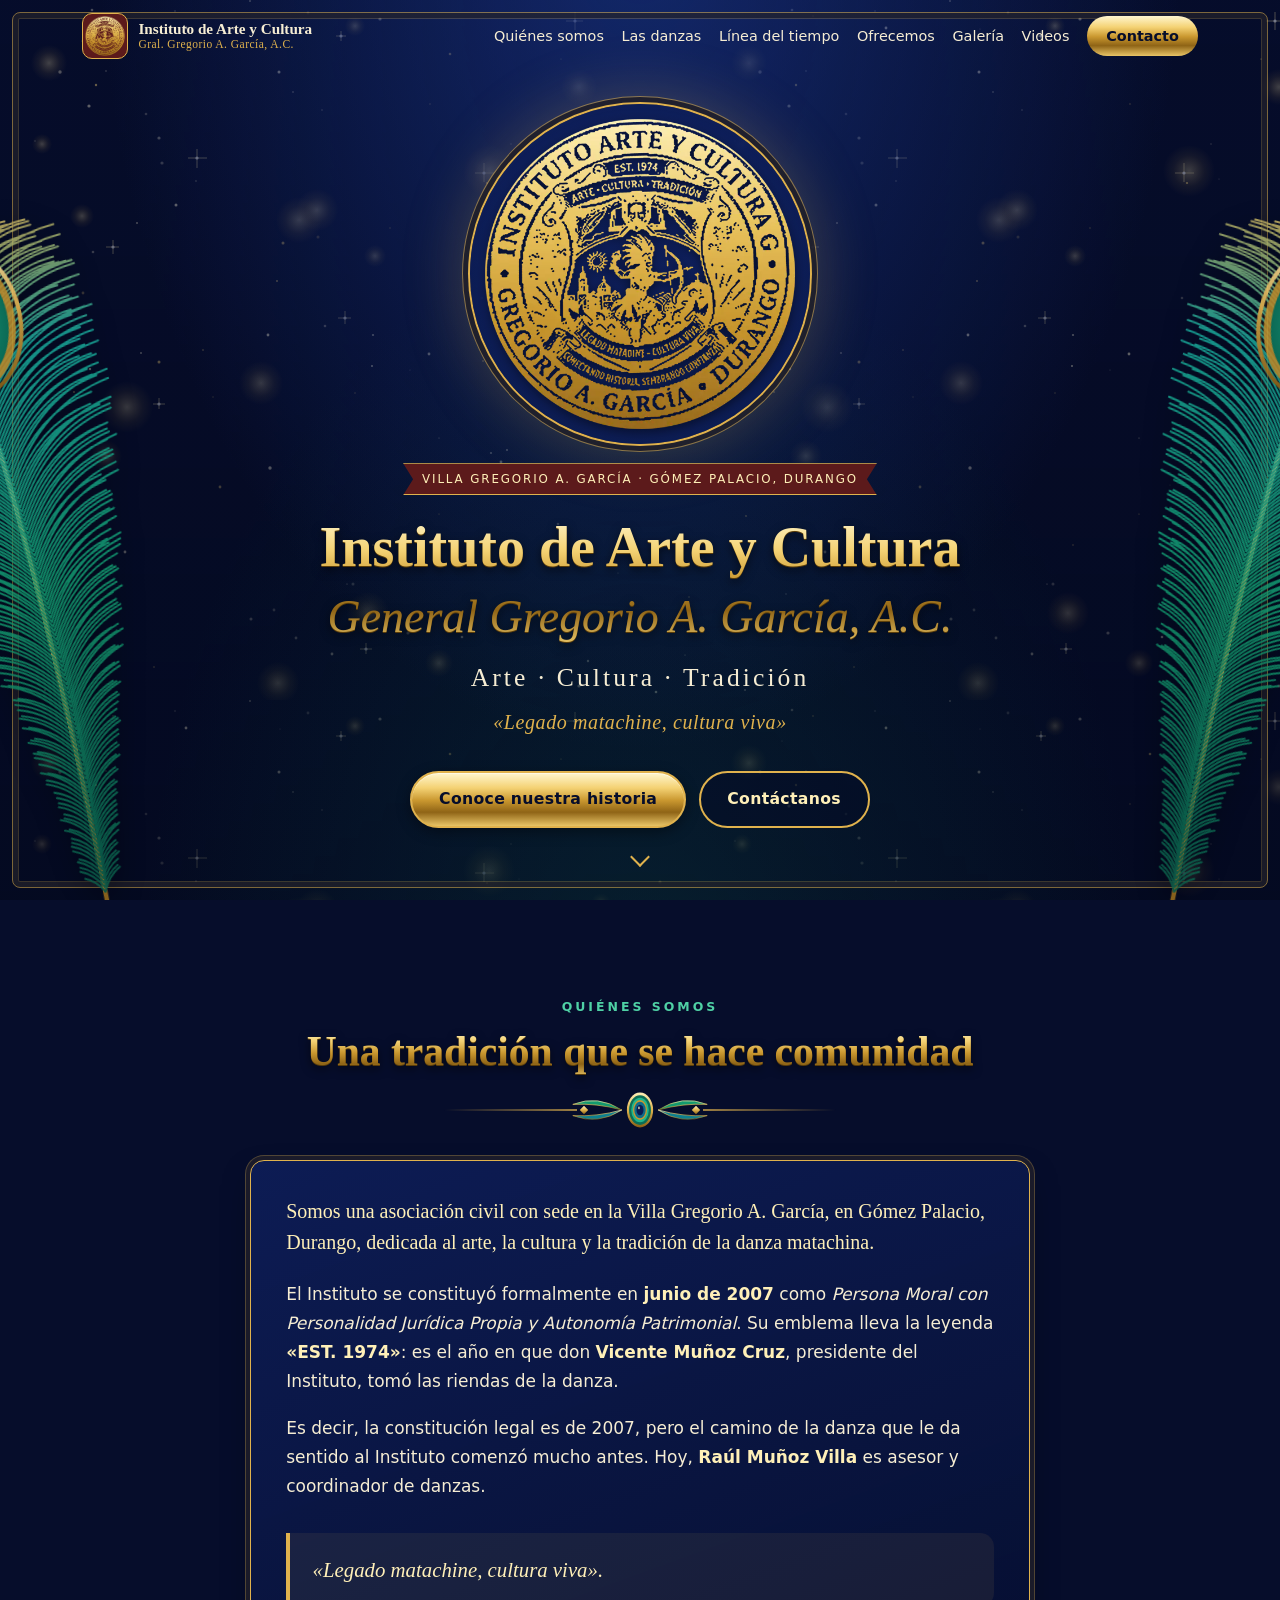
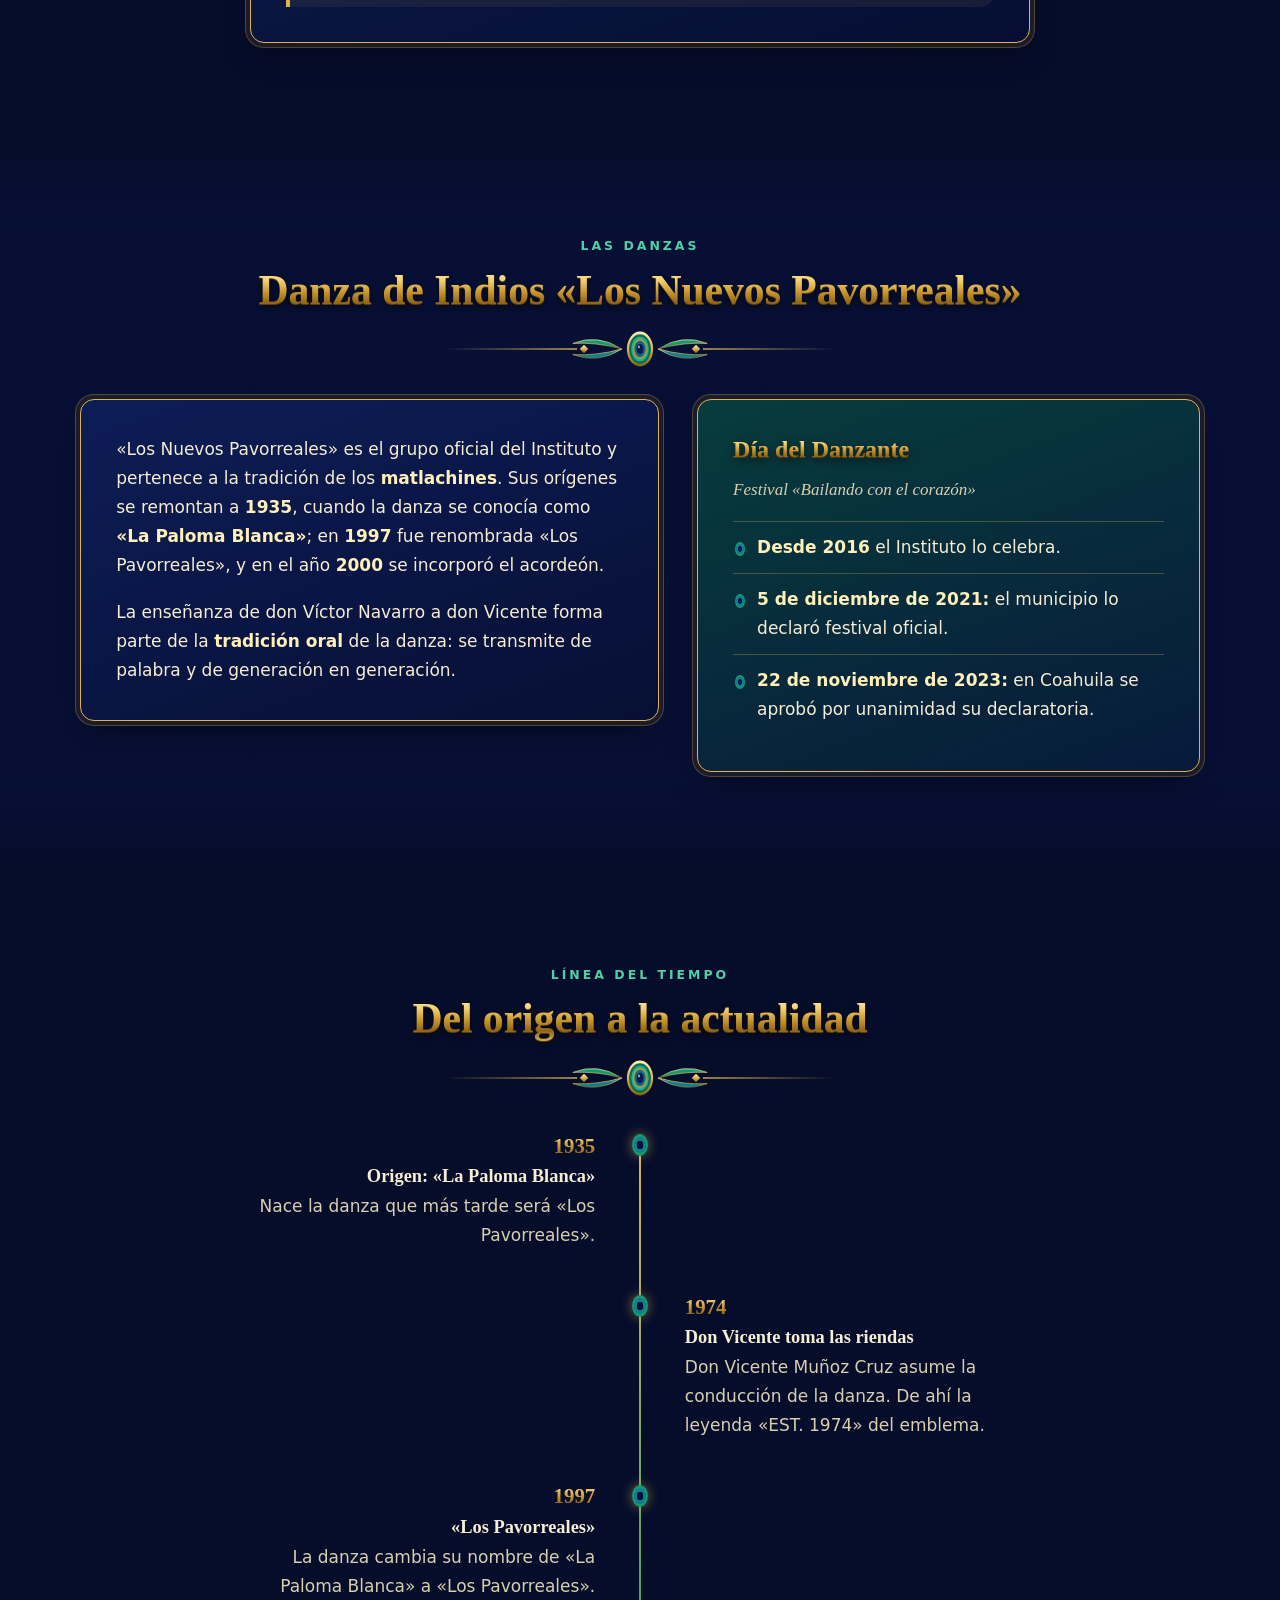
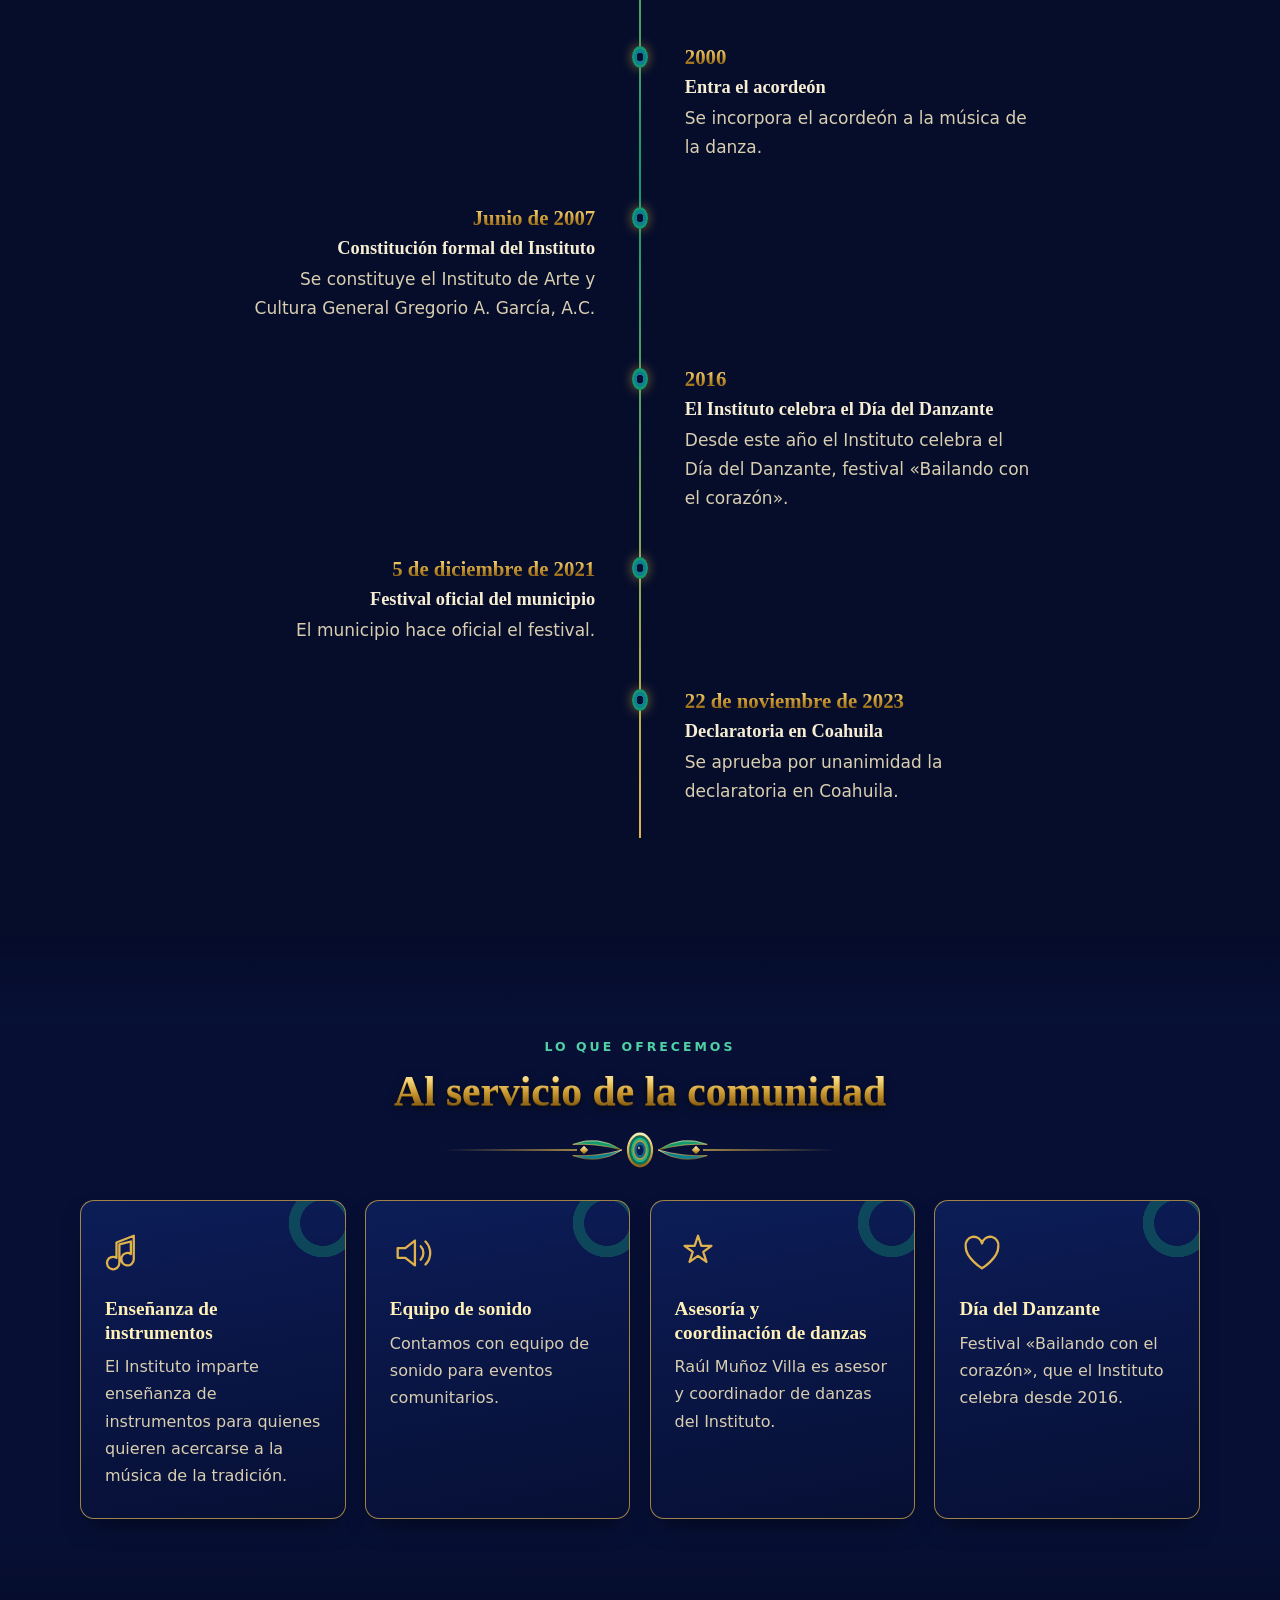
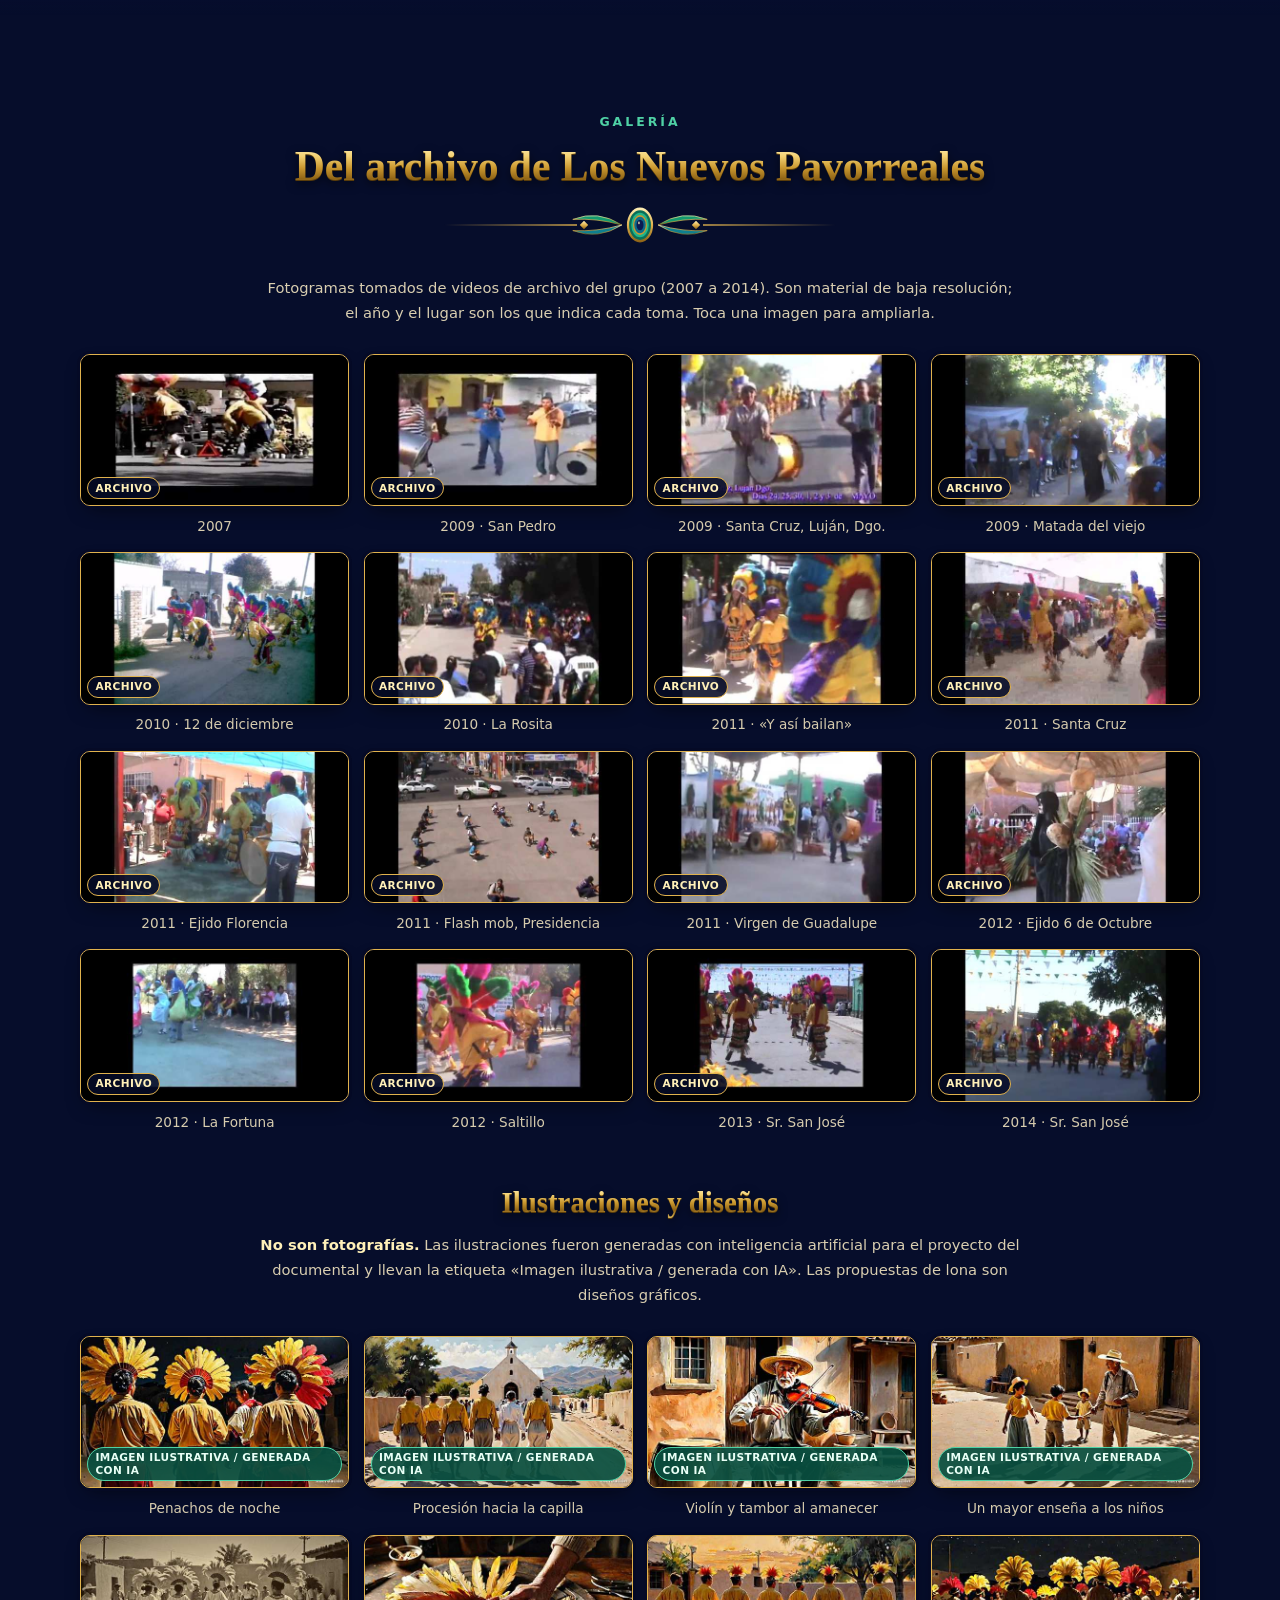
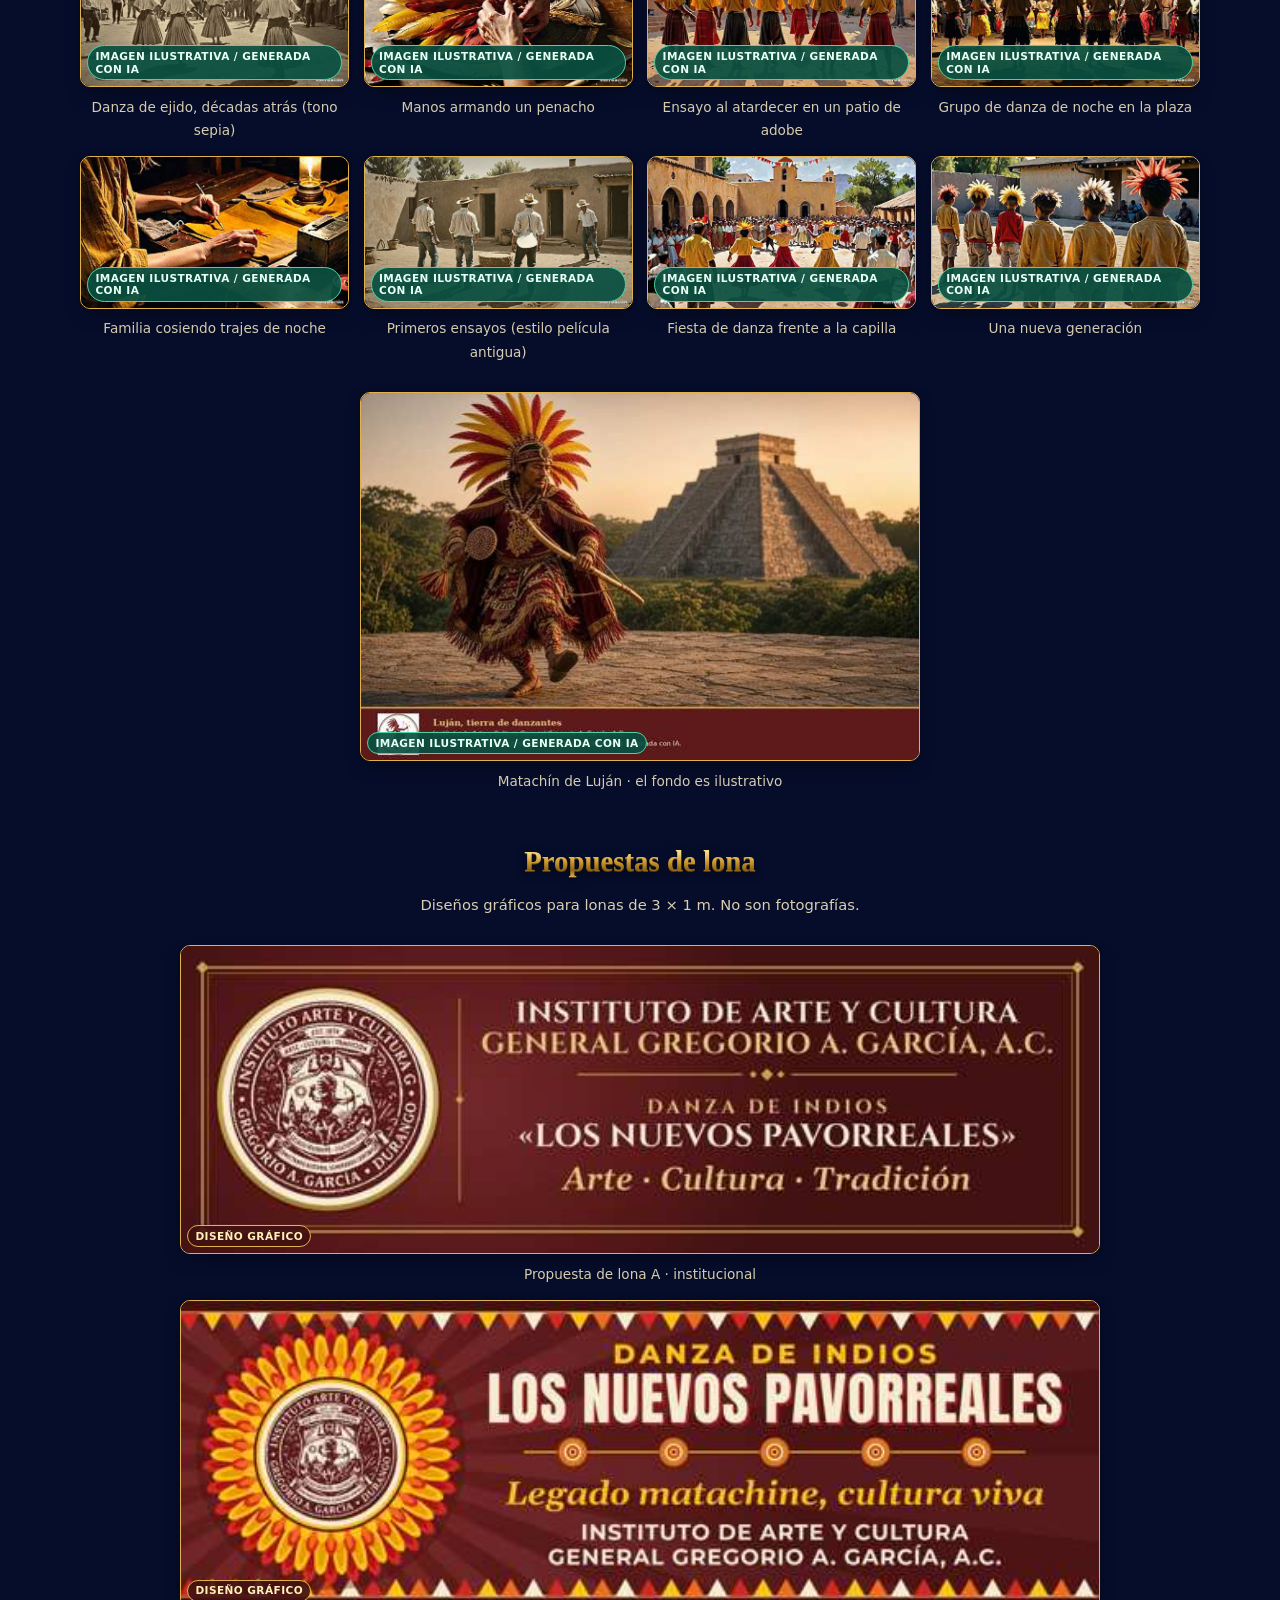
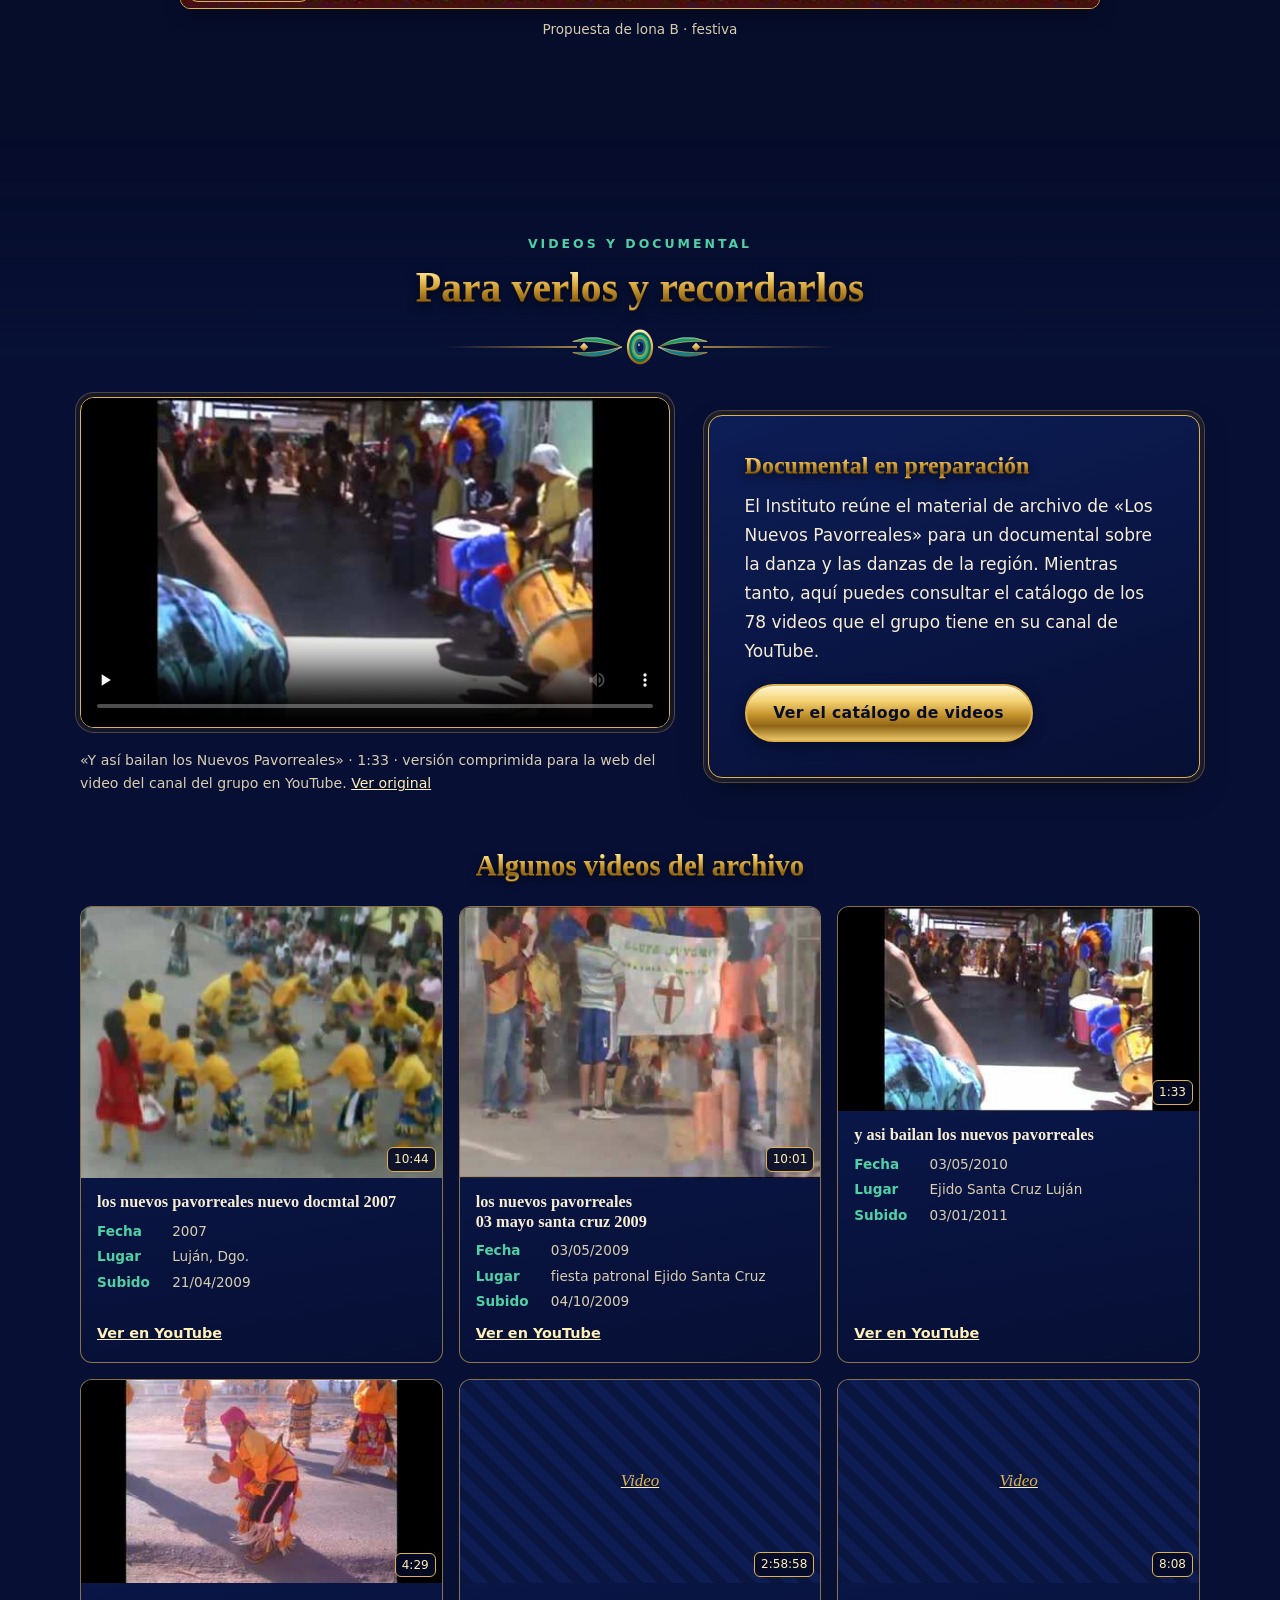
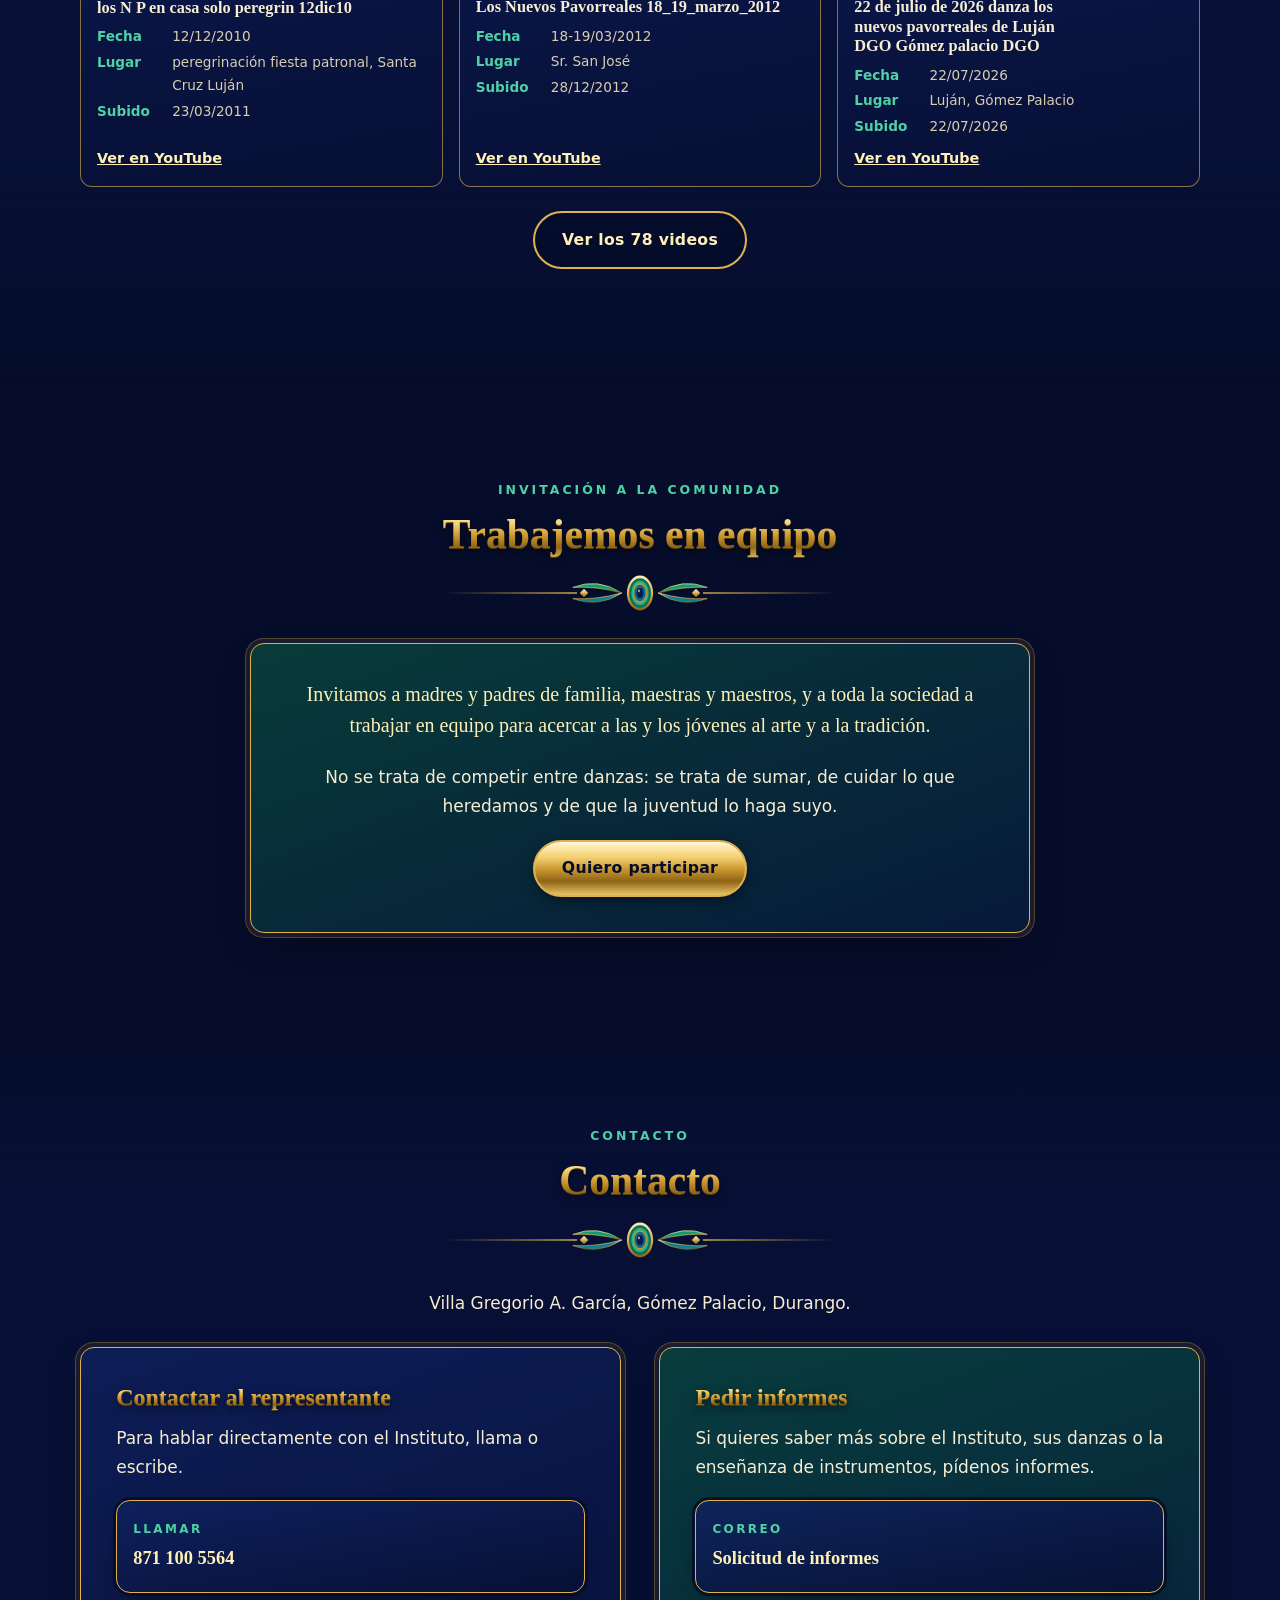
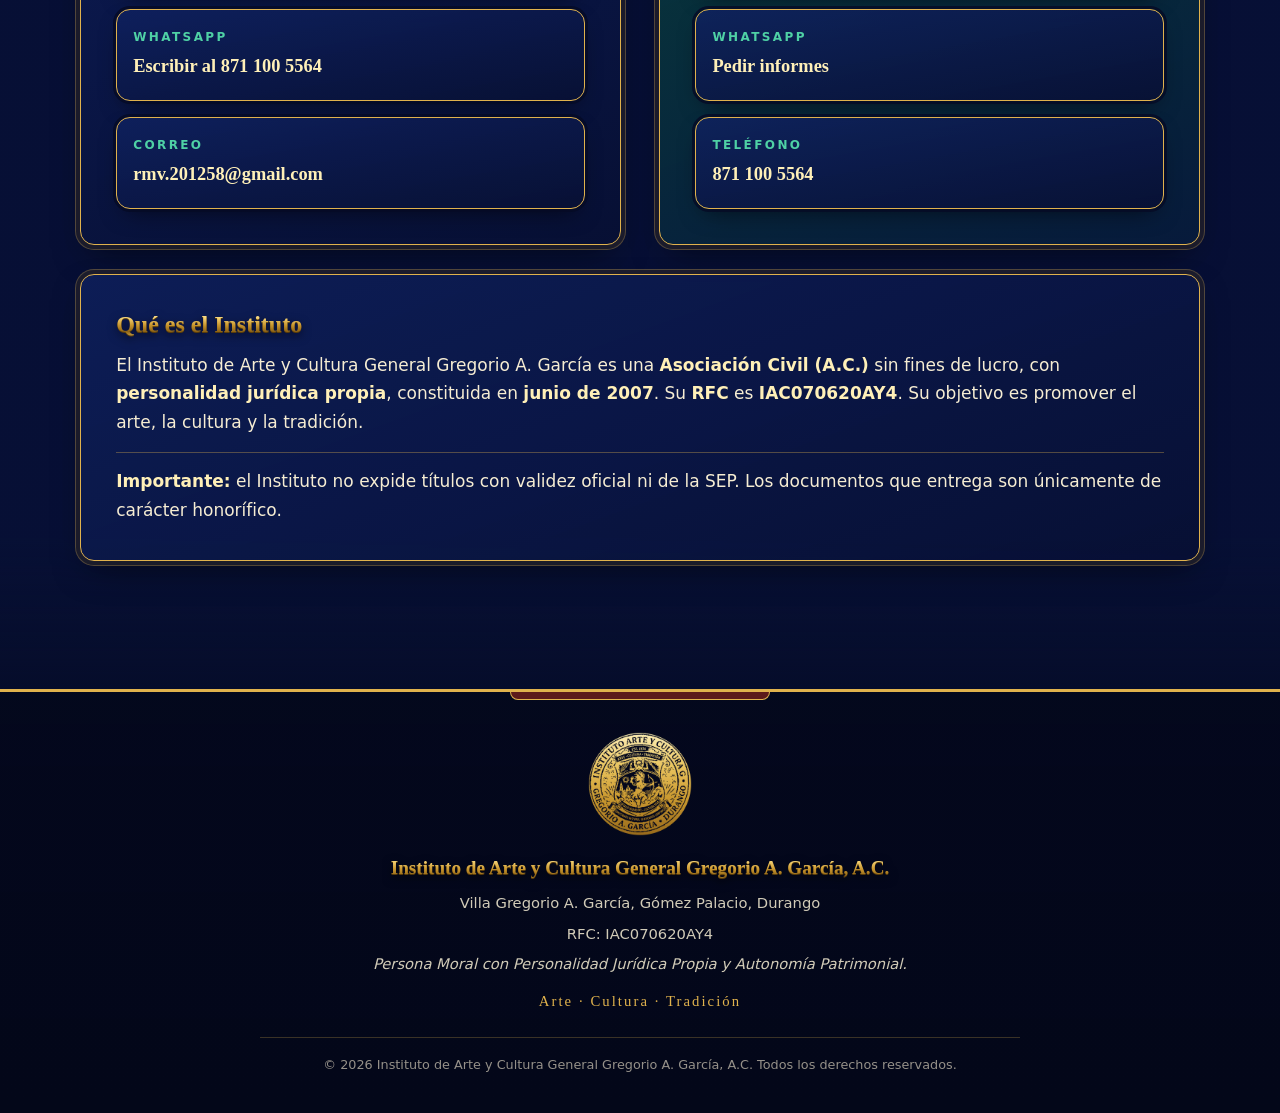
==== commit a0a925da: "Fotos integradas en la página para la presentación" ====
--- a/index.html
+++ b/index.html
@@ -4,7 +4,7 @@
   <meta charset="utf-8">
   <meta name="viewport" content="width=device-width, initial-scale=1">
   <meta name="theme-color" content="#060d2b">
-  <link rel="icon" type="image/png" href="images/favicon.png">
+  <link rel="icon" type="image/png" href="[data-uri]">
   <link rel="stylesheet" href="css/estilos.css">
   <title>Instituto de Arte y Cultura General Gregorio A. García, A.C. · Gómez Palacio, Durango</title>
   <meta name="description" content="Instituto de Arte y Cultura General Gregorio A. García, A.C., en Villa Gregorio A. García, Gómez Palacio, Durango. Arte · Cultura · Tradición. Grupo oficial: Danza de Indios «Los Nuevos Pavorreales». Galería y videos de archivo.">
@@ -23,7 +23,7 @@
   <header class="cabecera">
     <div class="cabecera__in">
       <a class="marca" href="#inicio" aria-label="Ir al inicio">
-        <span class="marca__sello"><img src="images/emblema-oro-sm.png" width="40" height="40" alt="" aria-hidden="true"></span>
+        <span class="marca__sello"><img src="[data-uri]" width="40" height="40" alt="" aria-hidden="true"></span>
         <span class="marca__txt">Instituto de Arte y Cultura<small>Gral. Gregorio A. García, A.C.</small></span>
       </a>
       <button class="menu-btn" id="menu-btn" aria-expanded="false" aria-controls="menu" aria-label="Abrir menú"><span></span><span></span><span></span></button>
@@ -42,11 +42,11 @@
   <main id="contenido">
 
     <section class="hero" id="inicio" aria-labelledby="hero-titulo">
-      <img class="pluma pluma--izq" src="images/pluma.svg" alt="" width="160" height="480" aria-hidden="true">
-      <img class="pluma pluma--der" src="images/pluma.svg" alt="" width="160" height="480" aria-hidden="true">
+      <img class="pluma pluma--izq" src="[data-uri]" alt="" width="160" height="480" aria-hidden="true">
+      <img class="pluma pluma--der" src="[data-uri]" alt="" width="160" height="480" aria-hidden="true">
       <div class="hero__in">
         <div class="hero__sello">
-          <img class="hero__emblema" src="images/emblema-oro.png" width="340" height="340"
+          <img class="hero__emblema" src="[data-uri]" width="340" height="340"
                alt="Emblema del Instituto: un danzante matachín con penacho frente a una iglesia y un sol, dentro de un sello circular con la leyenda «Est. 1974»">
         </div>
         <p class="cinta"><span>Villa Gregorio A. García · Gómez Palacio, Durango</span></p>
@@ -65,7 +65,7 @@
       <div class="contenedor contenedor--texto">
         <p class="etiqueta">Quiénes somos</p>
         <h2 id="t-quienes" class="oro">Una tradición que se hace comunidad</h2>
-        <img class="divisor" src="images/divisor.svg" alt="" width="420" height="42" aria-hidden="true">
+        <img class="divisor" src="[data-uri]" alt="" width="420" height="42" aria-hidden="true">
         <div class="panel">
           <p class="destacado">Somos una asociación civil con sede en la Villa Gregorio A. García, en Gómez Palacio, Durango, dedicada al arte, la cultura y la tradición de la danza matachina.</p>
           <p>El Instituto se constituyó formalmente en <strong>junio de 2007</strong> como <em>Persona Moral con Personalidad Jurídica Propia y Autonomía Patrimonial</em>. Su emblema lleva la leyenda <strong>«EST. 1974»</strong>: es el año en que don <strong>Vicente Muñoz Cruz</strong>, presidente del Instituto, tomó las riendas de la danza.</p>
@@ -79,7 +79,7 @@
       <div class="contenedor">
         <p class="etiqueta">Las danzas</p>
         <h2 id="t-danzas" class="oro">Danza de Indios «Los Nuevos Pavorreales»</h2>
-        <img class="divisor" src="images/divisor.svg" alt="" width="420" height="42" aria-hidden="true">
+        <img class="divisor" src="[data-uri]" alt="" width="420" height="42" aria-hidden="true">
         <div class="dos-col">
           <div class="panel">
             <p>«Los Nuevos Pavorreales» es el grupo oficial del Instituto y pertenece a la tradición de los <strong>matlachines</strong>. Sus orígenes se remontan a <strong>1935</strong>, cuando la danza se conocía como <strong>«La Paloma Blanca»</strong>; en <strong>1997</strong> fue renombrada «Los Pavorreales», y en el año <strong>2000</strong> se incorporó el acordeón.</p>
@@ -102,7 +102,7 @@
       <div class="contenedor contenedor--texto">
         <p class="etiqueta">Línea del tiempo</p>
         <h2 id="t-linea" class="oro">Del origen a la actualidad</h2>
-        <img class="divisor" src="images/divisor.svg" alt="" width="420" height="42" aria-hidden="true">
+        <img class="divisor" src="[data-uri]" alt="" width="420" height="42" aria-hidden="true">
         <ol class="tiempo">
           <li><time datetime="1935">1935</time><div><h3>Origen: «La Paloma Blanca»</h3><p>Nace la danza que más tarde será «Los Pavorreales».</p></div></li>
           <li><time datetime="1974">1974</time><div><h3>Don Vicente toma las riendas</h3><p>Don Vicente Muñoz Cruz asume la conducción de la danza. De ahí la leyenda «EST. 1974» del emblema.</p></div></li>
@@ -120,7 +120,7 @@
       <div class="contenedor">
         <p class="etiqueta">Lo que ofrecemos</p>
         <h2 id="t-ofrecemos" class="oro">Al servicio de la comunidad</h2>
-        <img class="divisor" src="images/divisor.svg" alt="" width="420" height="42" aria-hidden="true">
+        <img class="divisor" src="[data-uri]" alt="" width="420" height="42" aria-hidden="true">
         <div class="tarjetas">
           <article class="tarjeta">
             <svg aria-hidden="true" viewBox="0 0 48 48" class="ico"><path d="M30 6v24.5a6.5 6.5 0 1 1-3-5.5V12l-12 3v19.5a6.5 6.5 0 1 1-3-5.5V13z" fill="none" stroke="currentColor" stroke-width="2.4" stroke-linejoin="round"/></svg>
@@ -150,51 +150,51 @@
       <div class="contenedor">
         <p class="etiqueta">Galería</p>
         <h2 id="t-galeria" class="oro">Del archivo de Los Nuevos Pavorreales</h2>
-        <img class="divisor" src="images/divisor.svg" alt="" width="420" height="42" aria-hidden="true">
+        <img class="divisor" src="[data-uri]" alt="" width="420" height="42" aria-hidden="true">
         <p class="centro nota">Fotogramas tomados de videos de archivo del grupo (2007 a 2014). Son material de baja resolución; el año y el lugar son los que indica cada toma. Toca una imagen para ampliarla.</p>
         <div class="galeria">
-          <figure class="foto"><button class="foto__btn" type="button" data-src="images/galeria/foto_01.jpg" data-cap="Fotograma de video de archivo · 2007"><img src="images/galeria/foto_01.jpg" loading="lazy" width="960" height="540" alt="Fotograma de video de archivo de Los Nuevos Pavorreales, 2007"><span class="insignia insignia--real">Archivo</span></button><figcaption>2007</figcaption></figure>
-          <figure class="foto"><button class="foto__btn" type="button" data-src="images/galeria/foto_03.jpg" data-cap="Fotograma de video de archivo · 2009 · San Pedro"><img src="images/galeria/foto_03.jpg" loading="lazy" width="960" height="540" alt="Fotograma de video de archivo de Los Nuevos Pavorreales, 2009 · San Pedro"><span class="insignia insignia--real">Archivo</span></button><figcaption>2009 · San Pedro</figcaption></figure>
-          <figure class="foto"><button class="foto__btn" type="button" data-src="images/galeria/foto_04.jpg" data-cap="Fotograma de video de archivo · 2009 · Santa Cruz, Luján, Dgo."><img src="images/galeria/foto_04.jpg" loading="lazy" width="960" height="540" alt="Fotograma de video de archivo de Los Nuevos Pavorreales, 2009 · Santa Cruz, Luján, Dgo."><span class="insignia insignia--real">Archivo</span></button><figcaption>2009 · Santa Cruz, Luján, Dgo.</figcaption></figure>
-          <figure class="foto"><button class="foto__btn" type="button" data-src="images/galeria/foto_05.jpg" data-cap="Fotograma de video de archivo · 2009 · Matada del viejo"><img src="images/galeria/foto_05.jpg" loading="lazy" width="960" height="540" alt="Fotograma de video de archivo de Los Nuevos Pavorreales, 2009 · Matada del viejo"><span class="insignia insignia--real">Archivo</span></button><figcaption>2009 · Matada del viejo</figcaption></figure>
-          <figure class="foto"><button class="foto__btn" type="button" data-src="images/galeria/foto_08.jpg" data-cap="Fotograma de video de archivo · 2010 · 12 de diciembre"><img src="images/galeria/foto_08.jpg" loading="lazy" width="960" height="540" alt="Fotograma de video de archivo de Los Nuevos Pavorreales, 2010 · 12 de diciembre"><span class="insignia insignia--real">Archivo</span></button><figcaption>2010 · 12 de diciembre</figcaption></figure>
-          <figure class="foto"><button class="foto__btn" type="button" data-src="images/galeria/foto_06.jpg" data-cap="Fotograma de video de archivo · 2010 · La Rosita"><img src="images/galeria/foto_06.jpg" loading="lazy" width="960" height="540" alt="Fotograma de video de archivo de Los Nuevos Pavorreales, 2010 · La Rosita"><span class="insignia insignia--real">Archivo</span></button><figcaption>2010 · La Rosita</figcaption></figure>
-          <figure class="foto"><button class="foto__btn" type="button" data-src="images/galeria/foto_07.jpg" data-cap="Fotograma de video de archivo · 2011 · «Y así bailan»"><img src="images/galeria/foto_07.jpg" loading="lazy" width="960" height="540" alt="Fotograma de video de archivo de Los Nuevos Pavorreales, 2011 · «Y así bailan»"><span class="insignia insignia--real">Archivo</span></button><figcaption>2011 · «Y así bailan»</figcaption></figure>
-          <figure class="foto"><button class="foto__btn" type="button" data-src="images/galeria/foto_09.jpg" data-cap="Fotograma de video de archivo · 2011 · Santa Cruz"><img src="images/galeria/foto_09.jpg" loading="lazy" width="960" height="540" alt="Fotograma de video de archivo de Los Nuevos Pavorreales, 2011 · Santa Cruz"><span class="insignia insignia--real">Archivo</span></button><figcaption>2011 · Santa Cruz</figcaption></figure>
-          <figure class="foto"><button class="foto__btn" type="button" data-src="images/galeria/foto_10.jpg" data-cap="Fotograma de video de archivo · 2011 · Ejido Florencia"><img src="images/galeria/foto_10.jpg" loading="lazy" width="960" height="540" alt="Fotograma de video de archivo de Los Nuevos Pavorreales, 2011 · Ejido Florencia"><span class="insignia insignia--real">Archivo</span></button><figcaption>2011 · Ejido Florencia</figcaption></figure>
-          <figure class="foto"><button class="foto__btn" type="button" data-src="images/galeria/foto_11.jpg" data-cap="Fotograma de video de archivo · 2011 · Flash mob, Presidencia"><img src="images/galeria/foto_11.jpg" loading="lazy" width="960" height="540" alt="Fotograma de video de archivo de Los Nuevos Pavorreales, 2011 · Flash mob, Presidencia"><span class="insignia insignia--real">Archivo</span></button><figcaption>2011 · Flash mob, Presidencia</figcaption></figure>
-          <figure class="foto"><button class="foto__btn" type="button" data-src="images/galeria/foto_12.jpg" data-cap="Fotograma de video de archivo · 2011 · Virgen de Guadalupe"><img src="images/galeria/foto_12.jpg" loading="lazy" width="960" height="540" alt="Fotograma de video de archivo de Los Nuevos Pavorreales, 2011 · Virgen de Guadalupe"><span class="insignia insignia--real">Archivo</span></button><figcaption>2011 · Virgen de Guadalupe</figcaption></figure>
-          <figure class="foto"><button class="foto__btn" type="button" data-src="images/galeria/foto_13.jpg" data-cap="Fotograma de video de archivo · 2012 · Ejido 6 de Octubre"><img src="images/galeria/foto_13.jpg" loading="lazy" width="960" height="540" alt="Fotograma de video de archivo de Los Nuevos Pavorreales, 2012 · Ejido 6 de Octubre"><span class="insignia insignia--real">Archivo</span></button><figcaption>2012 · Ejido 6 de Octubre</figcaption></figure>
-          <figure class="foto"><button class="foto__btn" type="button" data-src="images/galeria/foto_14.jpg" data-cap="Fotograma de video de archivo · 2012 · La Fortuna"><img src="images/galeria/foto_14.jpg" loading="lazy" width="960" height="540" alt="Fotograma de video de archivo de Los Nuevos Pavorreales, 2012 · La Fortuna"><span class="insignia insignia--real">Archivo</span></button><figcaption>2012 · La Fortuna</figcaption></figure>
-          <figure class="foto"><button class="foto__btn" type="button" data-src="images/galeria/foto_15.jpg" data-cap="Fotograma de video de archivo · 2012 · Saltillo"><img src="images/galeria/foto_15.jpg" loading="lazy" width="960" height="540" alt="Fotograma de video de archivo de Los Nuevos Pavorreales, 2012 · Saltillo"><span class="insignia insignia--real">Archivo</span></button><figcaption>2012 · Saltillo</figcaption></figure>
-          <figure class="foto"><button class="foto__btn" type="button" data-src="images/galeria/foto_16.jpg" data-cap="Fotograma de video de archivo · 2013 · Sr. San José"><img src="images/galeria/foto_16.jpg" loading="lazy" width="960" height="540" alt="Fotograma de video de archivo de Los Nuevos Pavorreales, 2013 · Sr. San José"><span class="insignia insignia--real">Archivo</span></button><figcaption>2013 · Sr. San José</figcaption></figure>
-          <figure class="foto"><button class="foto__btn" type="button" data-src="images/galeria/foto_17.jpg" data-cap="Fotograma de video de archivo · 2014 · Sr. San José"><img src="images/galeria/foto_17.jpg" loading="lazy" width="960" height="540" alt="Fotograma de video de archivo de Los Nuevos Pavorreales, 2014 · Sr. San José"><span class="insignia insignia--real">Archivo</span></button><figcaption>2014 · Sr. San José</figcaption></figure>
+          <figure class="foto"><button class="foto__btn" type="button" data-src="[data-uri]" data-cap="Fotograma de video de archivo · 2007"><img src="[data-uri]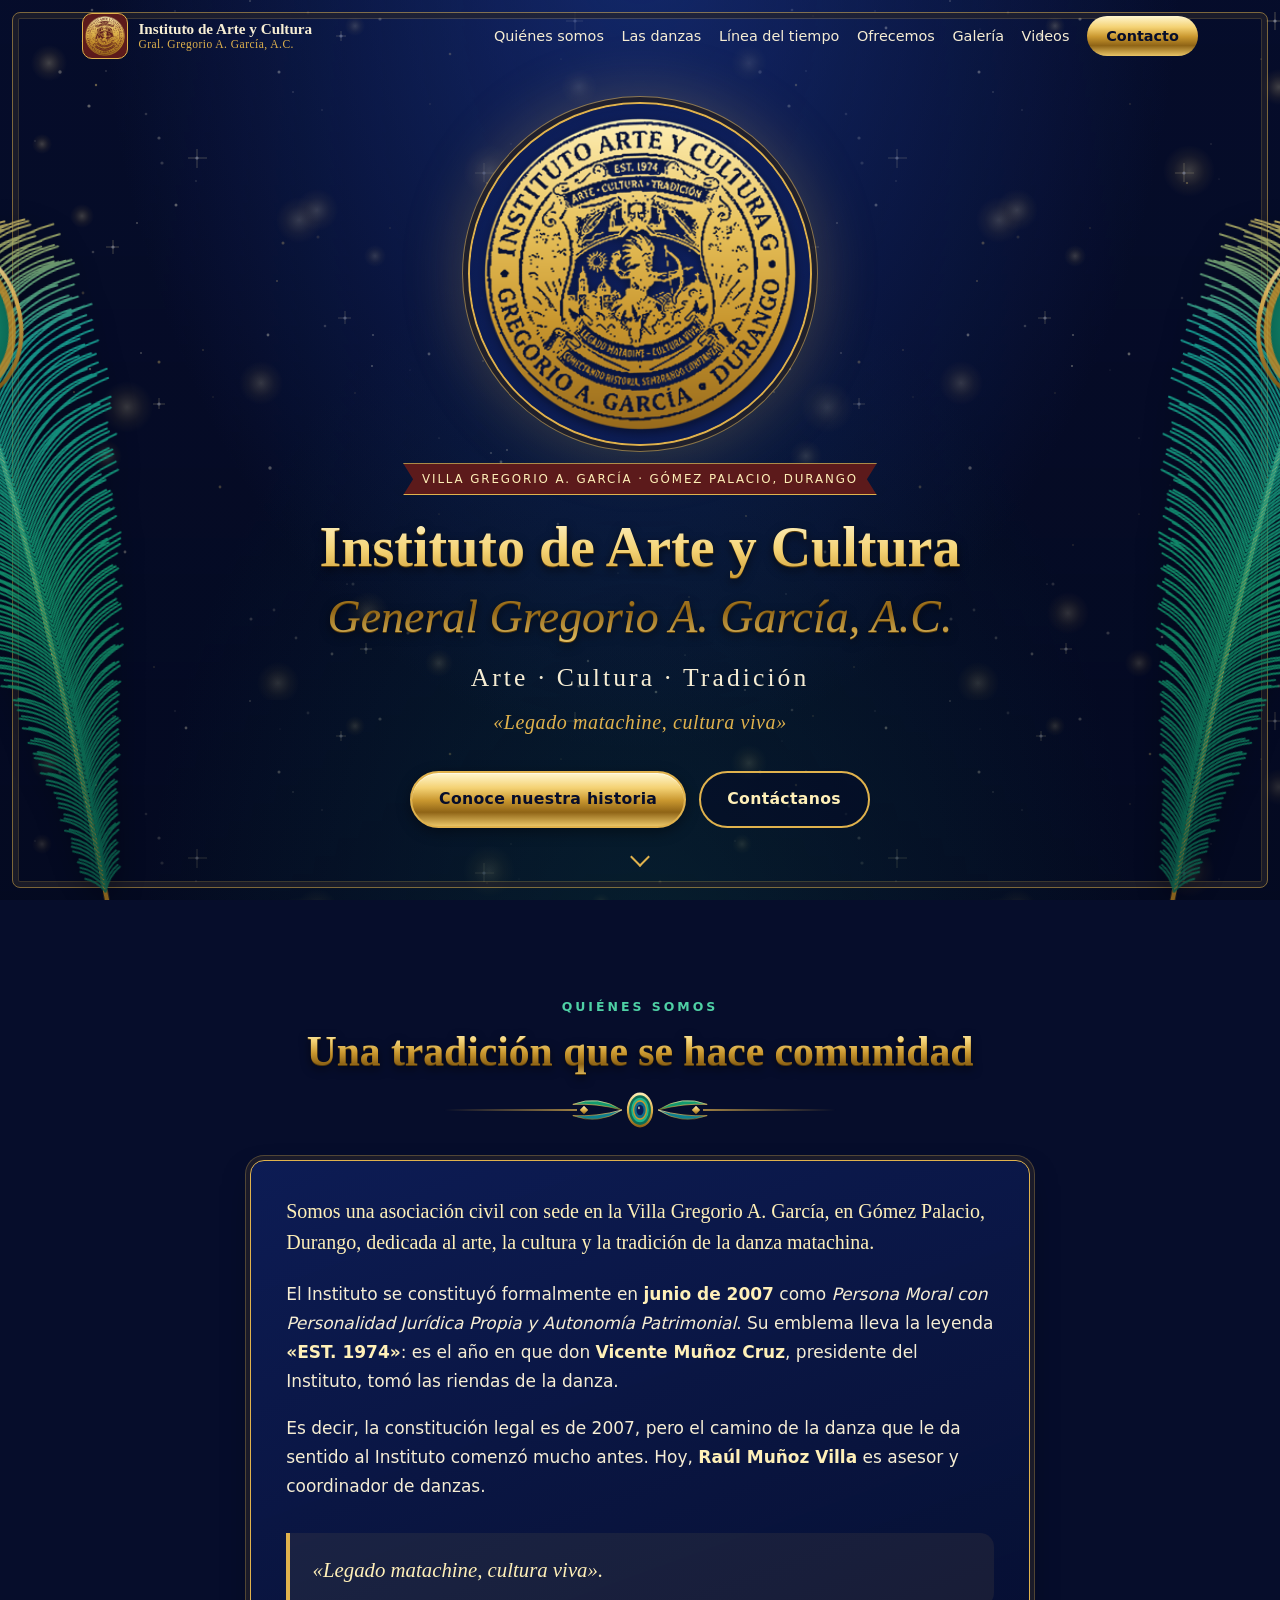
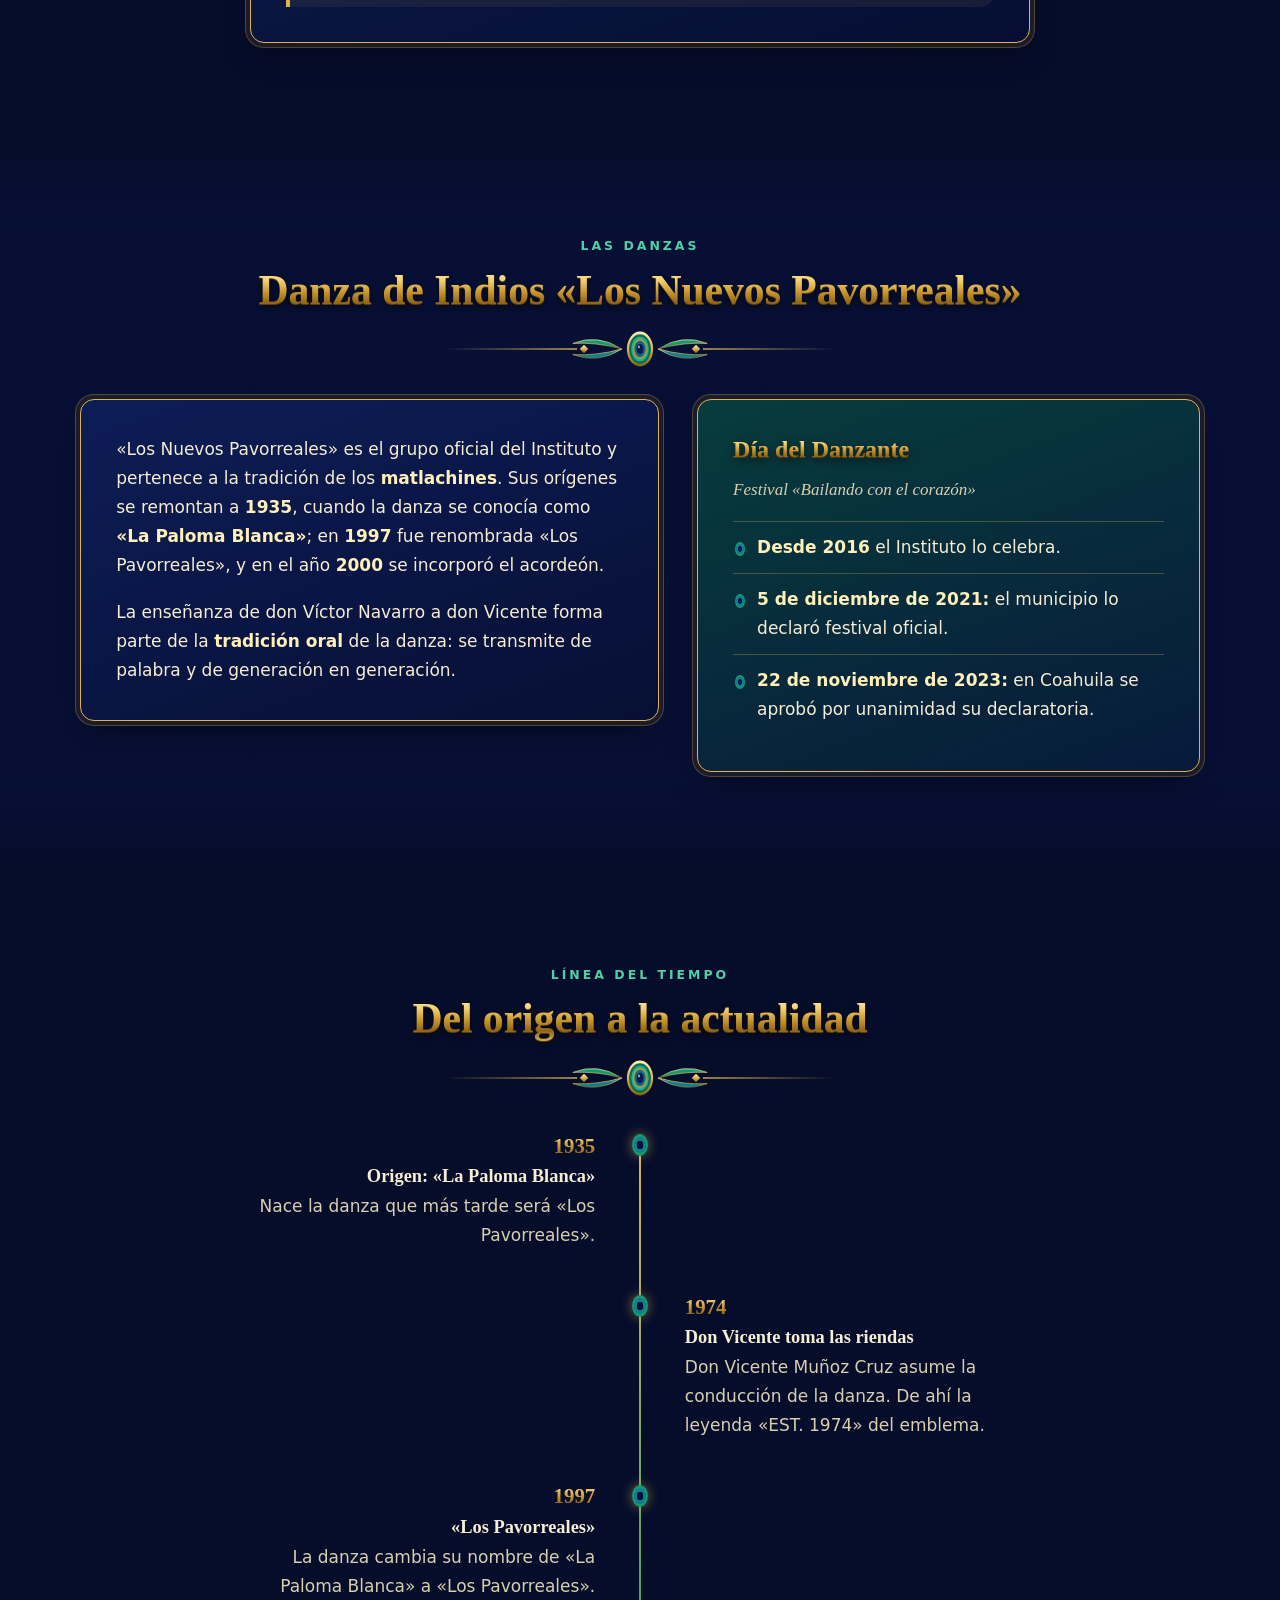
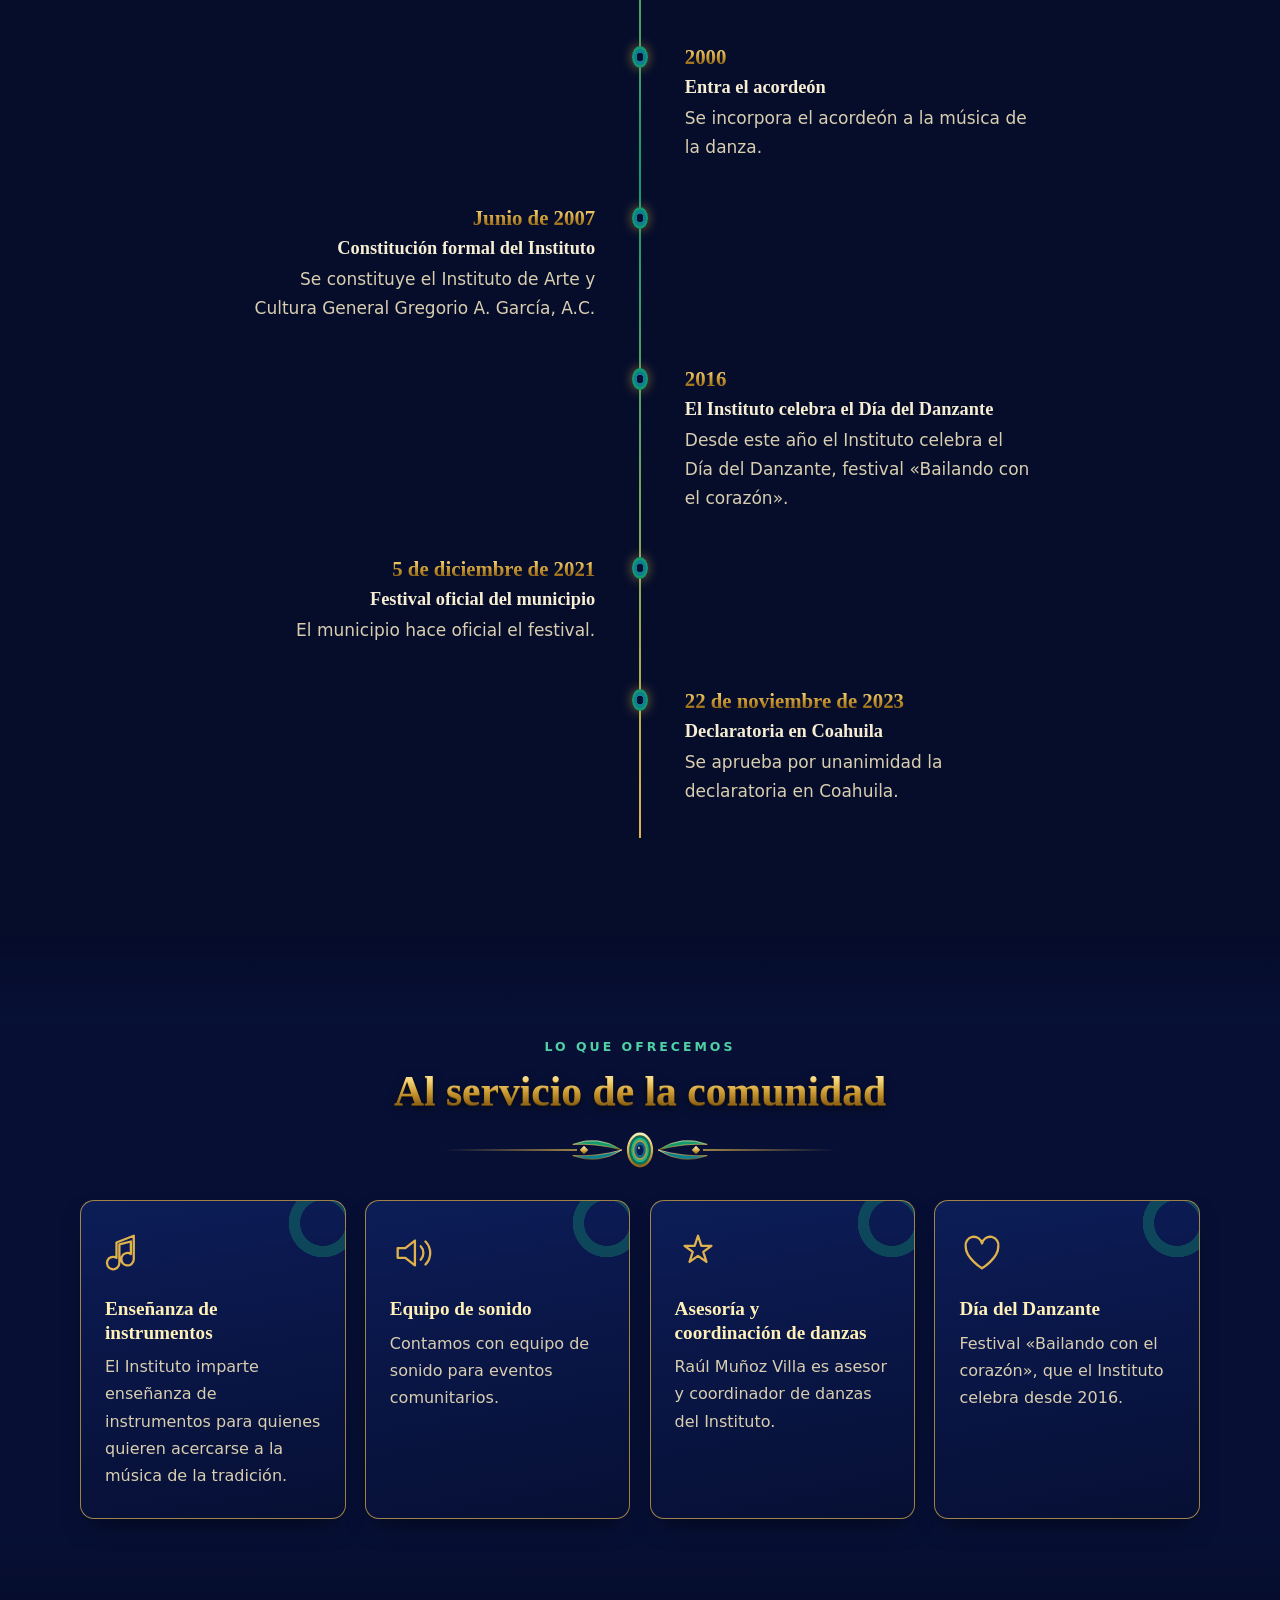
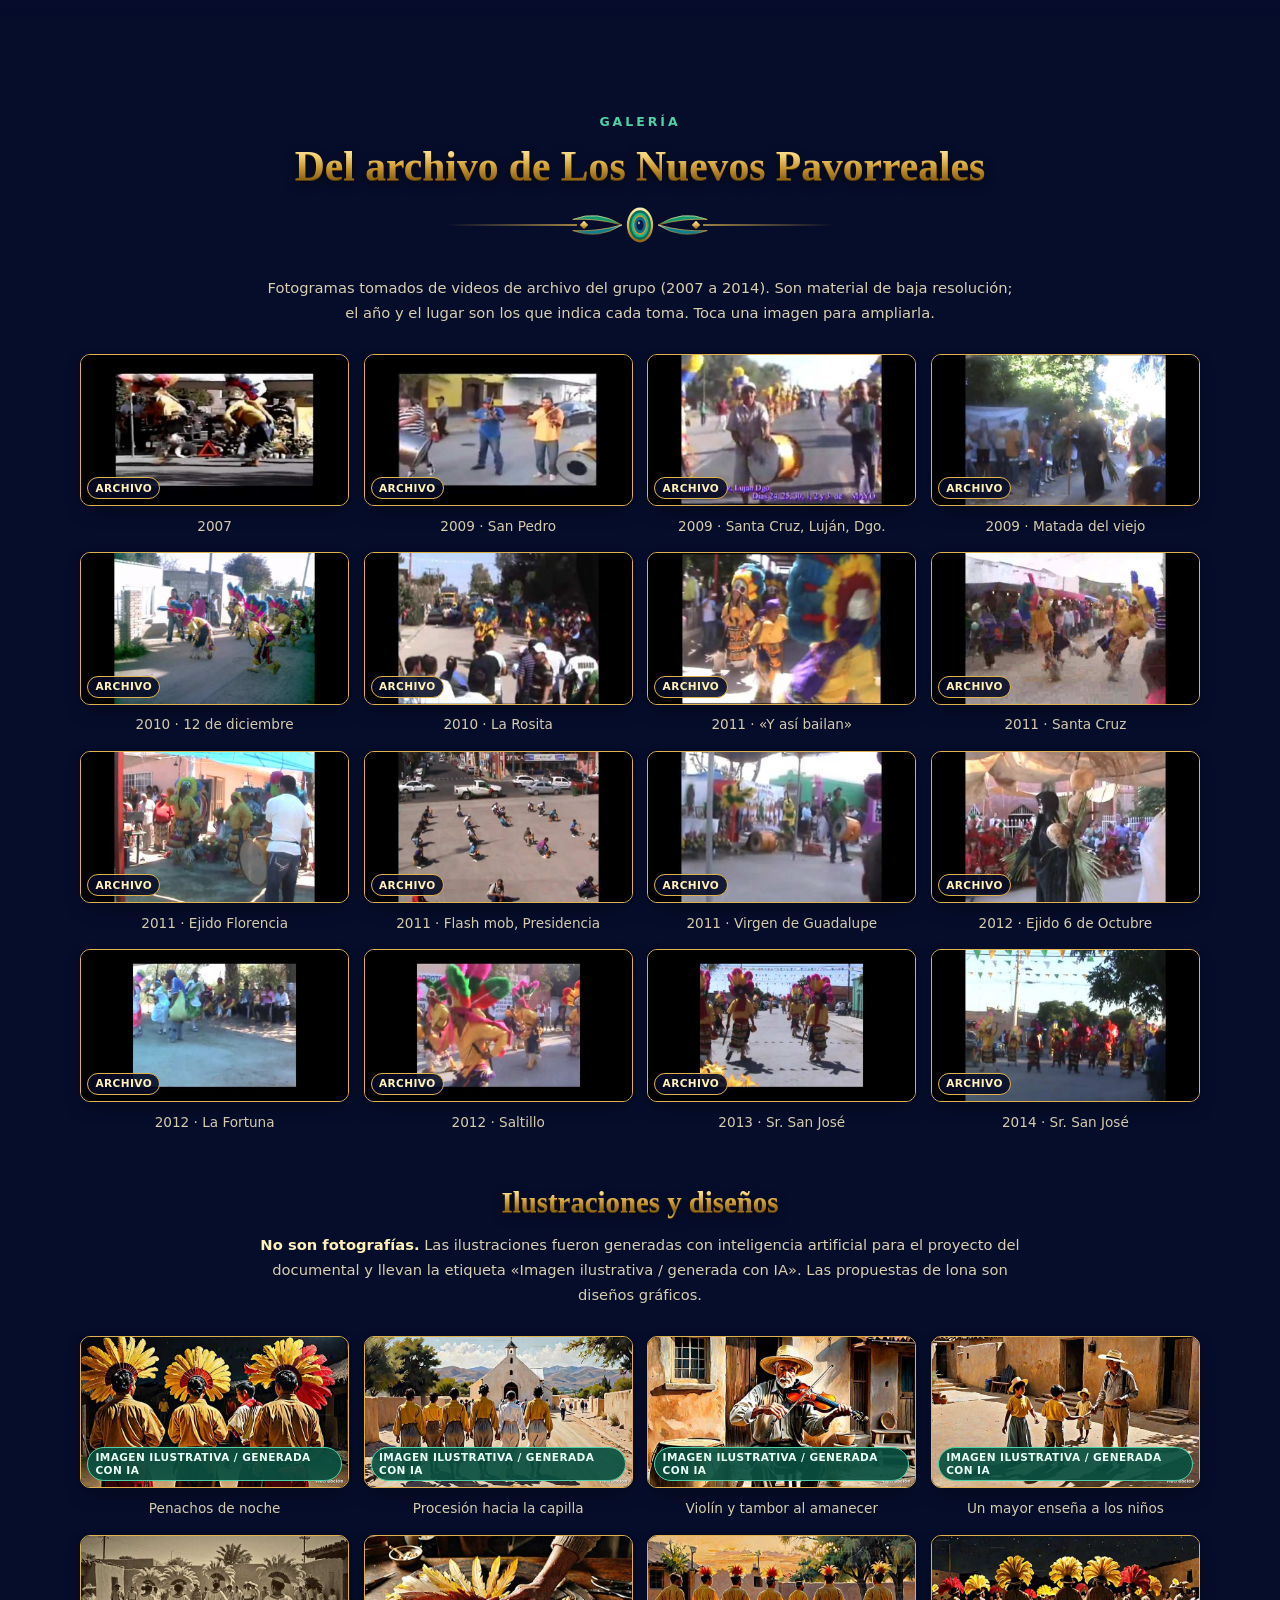
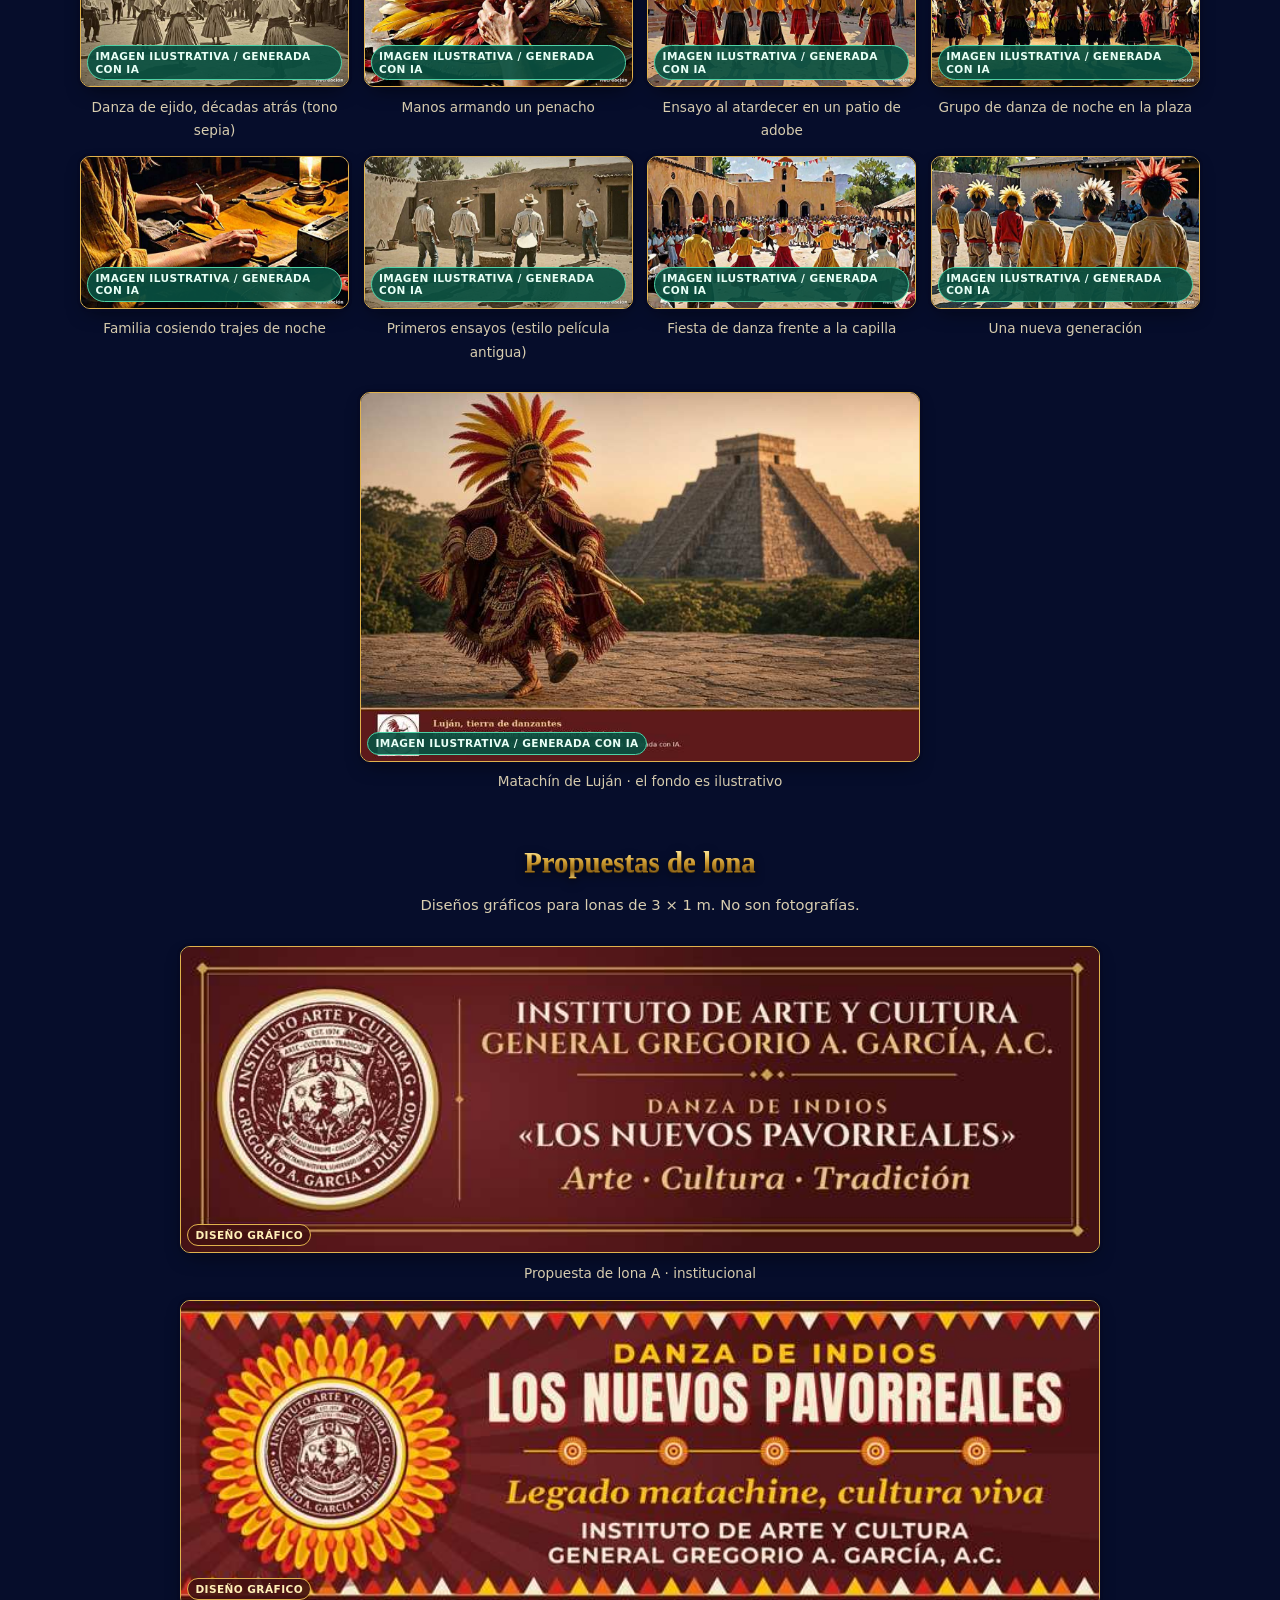
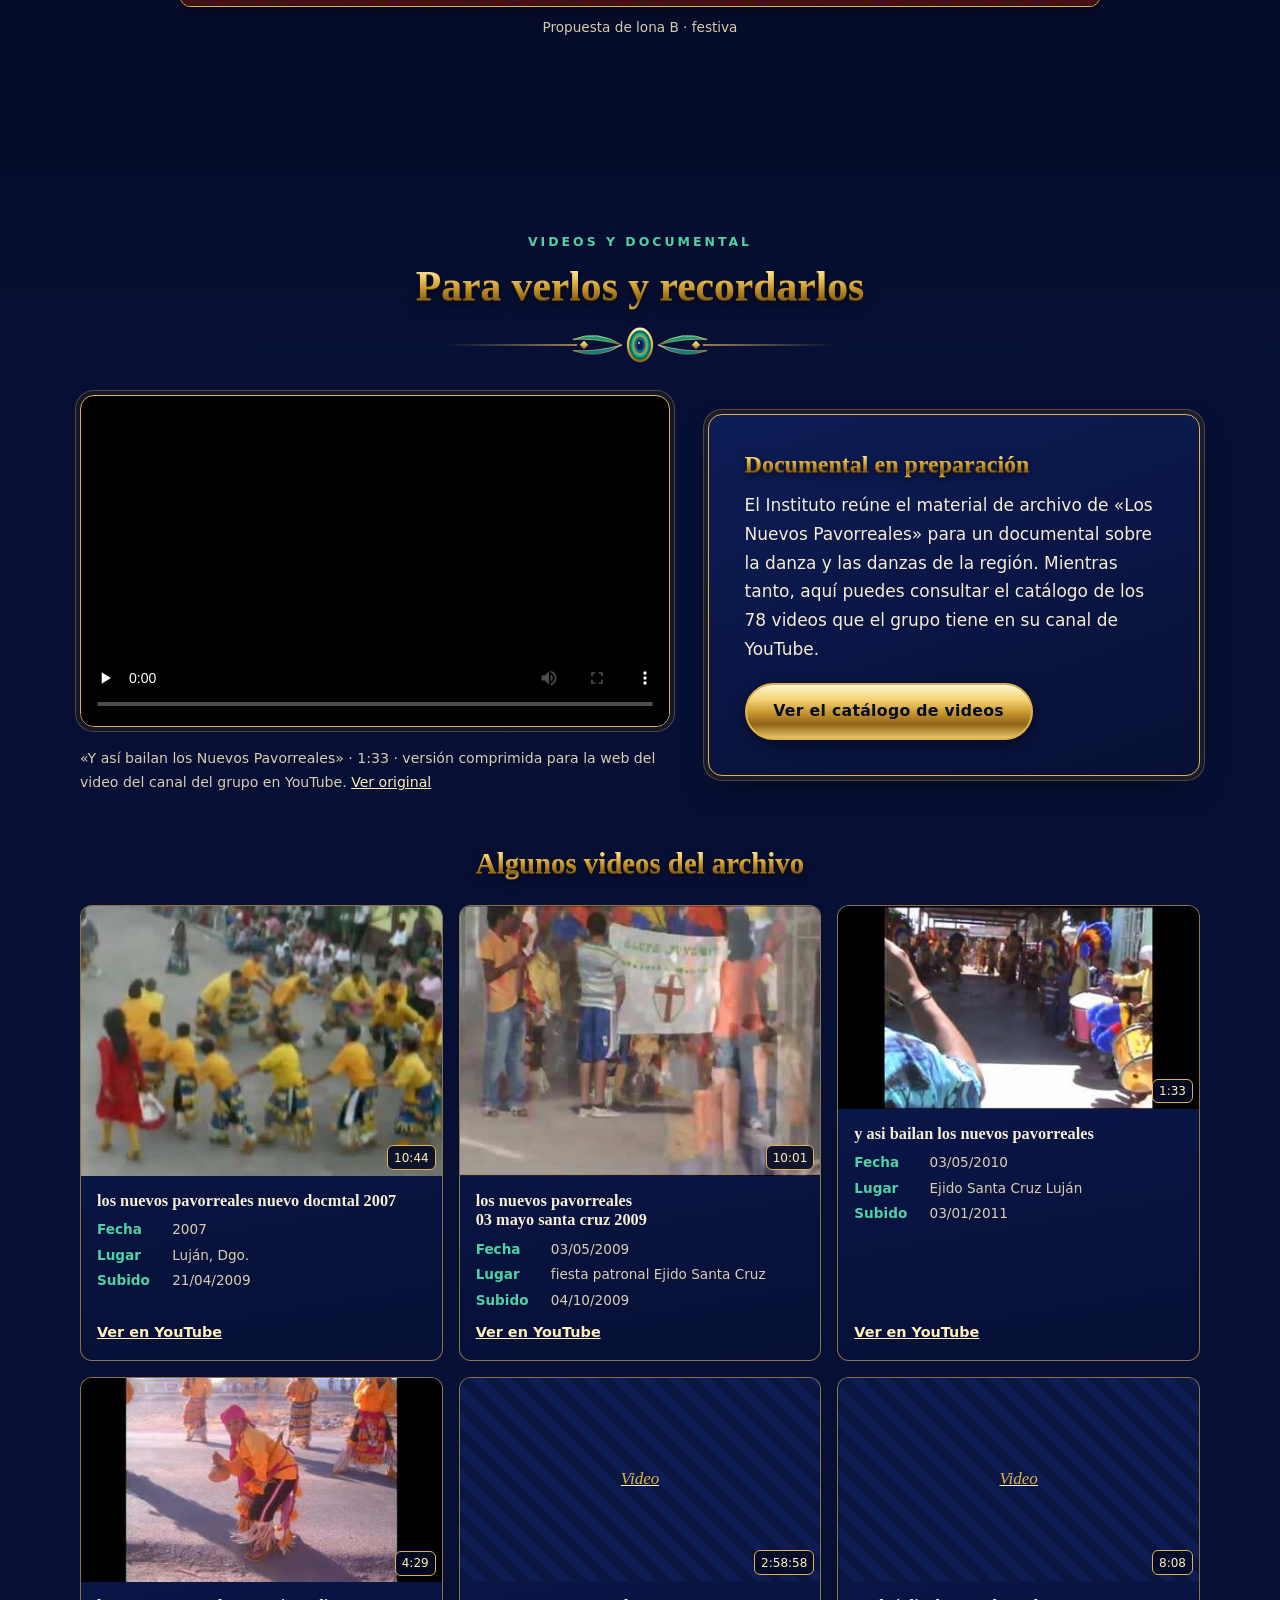
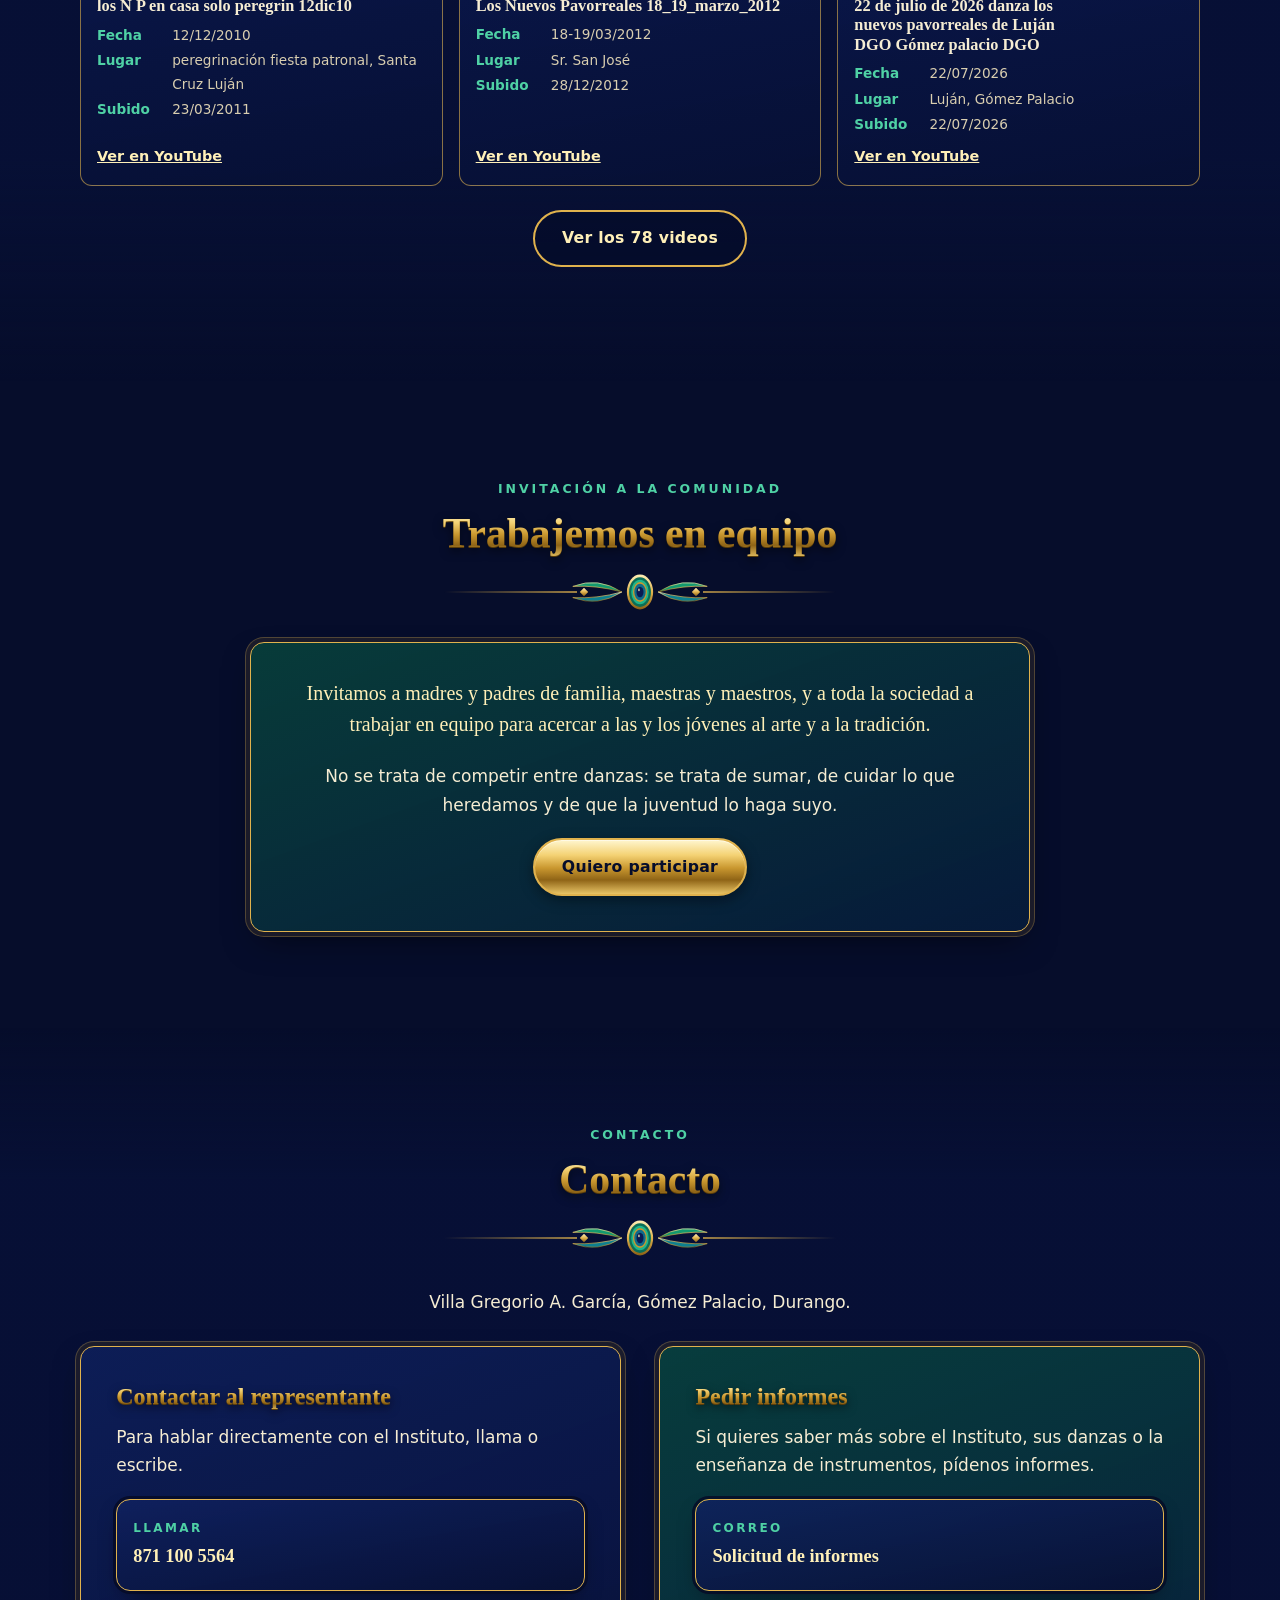
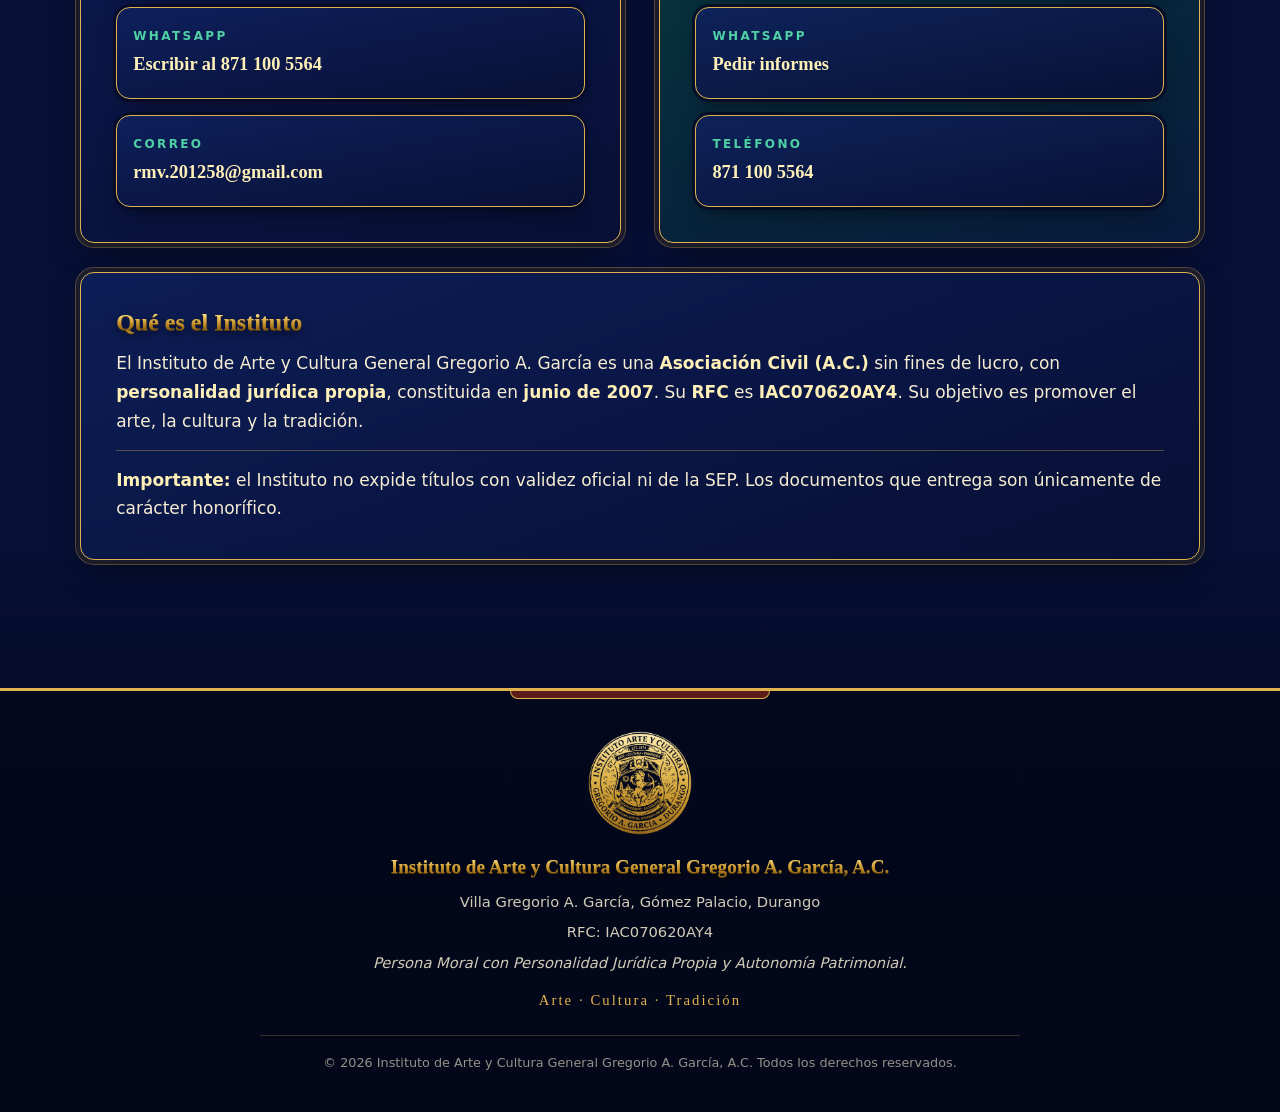
==== commit e6f98064: "Fotos integradas en la página" ====
--- a/index.html
+++ b/index.html
@@ -4,7 +4,7 @@
   <meta charset="utf-8">
   <meta name="viewport" content="width=device-width, initial-scale=1">
   <meta name="theme-color" content="#060d2b">
-  <link rel="icon" type="image/png" href="[data-uri]">
+  <link rel="icon" type="image/png" href="[data-uri]">
   <link rel="stylesheet" href="css/estilos.css">
   <title>Instituto de Arte y Cultura General Gregorio A. García, A.C. · Gómez Palacio, Durango</title>
   <meta name="description" content="Instituto de Arte y Cultura General Gregorio A. García, A.C., en Villa Gregorio A. García, Gómez Palacio, Durango. Arte · Cultura · Tradición. Grupo oficial: Danza de Indios «Los Nuevos Pavorreales». Galería y videos de archivo.">
@@ -14,7 +14,7 @@
   <meta property="og:title" content="Instituto de Arte y Cultura General Gregorio A. García, A.C.">
   <meta property="og:description" content="Arte · Cultura · Tradición. «Legado matachine, cultura viva». Villa Gregorio A. García, Gómez Palacio, Durango.">
   <!-- Al publicar el sitio, cambiar esta ruta por la URL absoluta de la imagen. -->
-  <meta property="og:image" content="https://d-lang-gif.github.io/instituto-arte-cultura/images/og-instituto.png">
+  <meta property="og:image" content="https://d-lang-gif.github.io/instituto-arte-cultura/[data-uri]">
   <meta property="og:image:alt" content="Emblema dorado del Instituto de Arte y Cultura General Gregorio A. García sobre fondo azul noche">
   <meta name="twitter:card" content="summary_large_image">
 </head>
@@ -23,7 +23,7 @@
   <header class="cabecera">
     <div class="cabecera__in">
       <a class="marca" href="#inicio" aria-label="Ir al inicio">
-        <span class="marca__sello"><img src="[data-uri]" width="40" height="40" alt="" aria-hidden="true"></span>
+        <span class="marca__sello"><img src="[data-uri]" width="40" height="40" alt="" aria-hidden="true"></span>
         <span class="marca__txt">Instituto de Arte y Cultura<small>Gral. Gregorio A. García, A.C.</small></span>
       </a>
       <button class="menu-btn" id="menu-btn" aria-expanded="false" aria-controls="menu" aria-label="Abrir menú"><span></span><span></span><span></span></button>
@@ -46,7 +46,7 @@
       <img class="pluma pluma--der" src="[data-uri]" alt="" width="160" height="480" aria-hidden="true">
       <div class="hero__in">
         <div class="hero__sello">
-          <img class="hero__emblema" src="[data-uri]